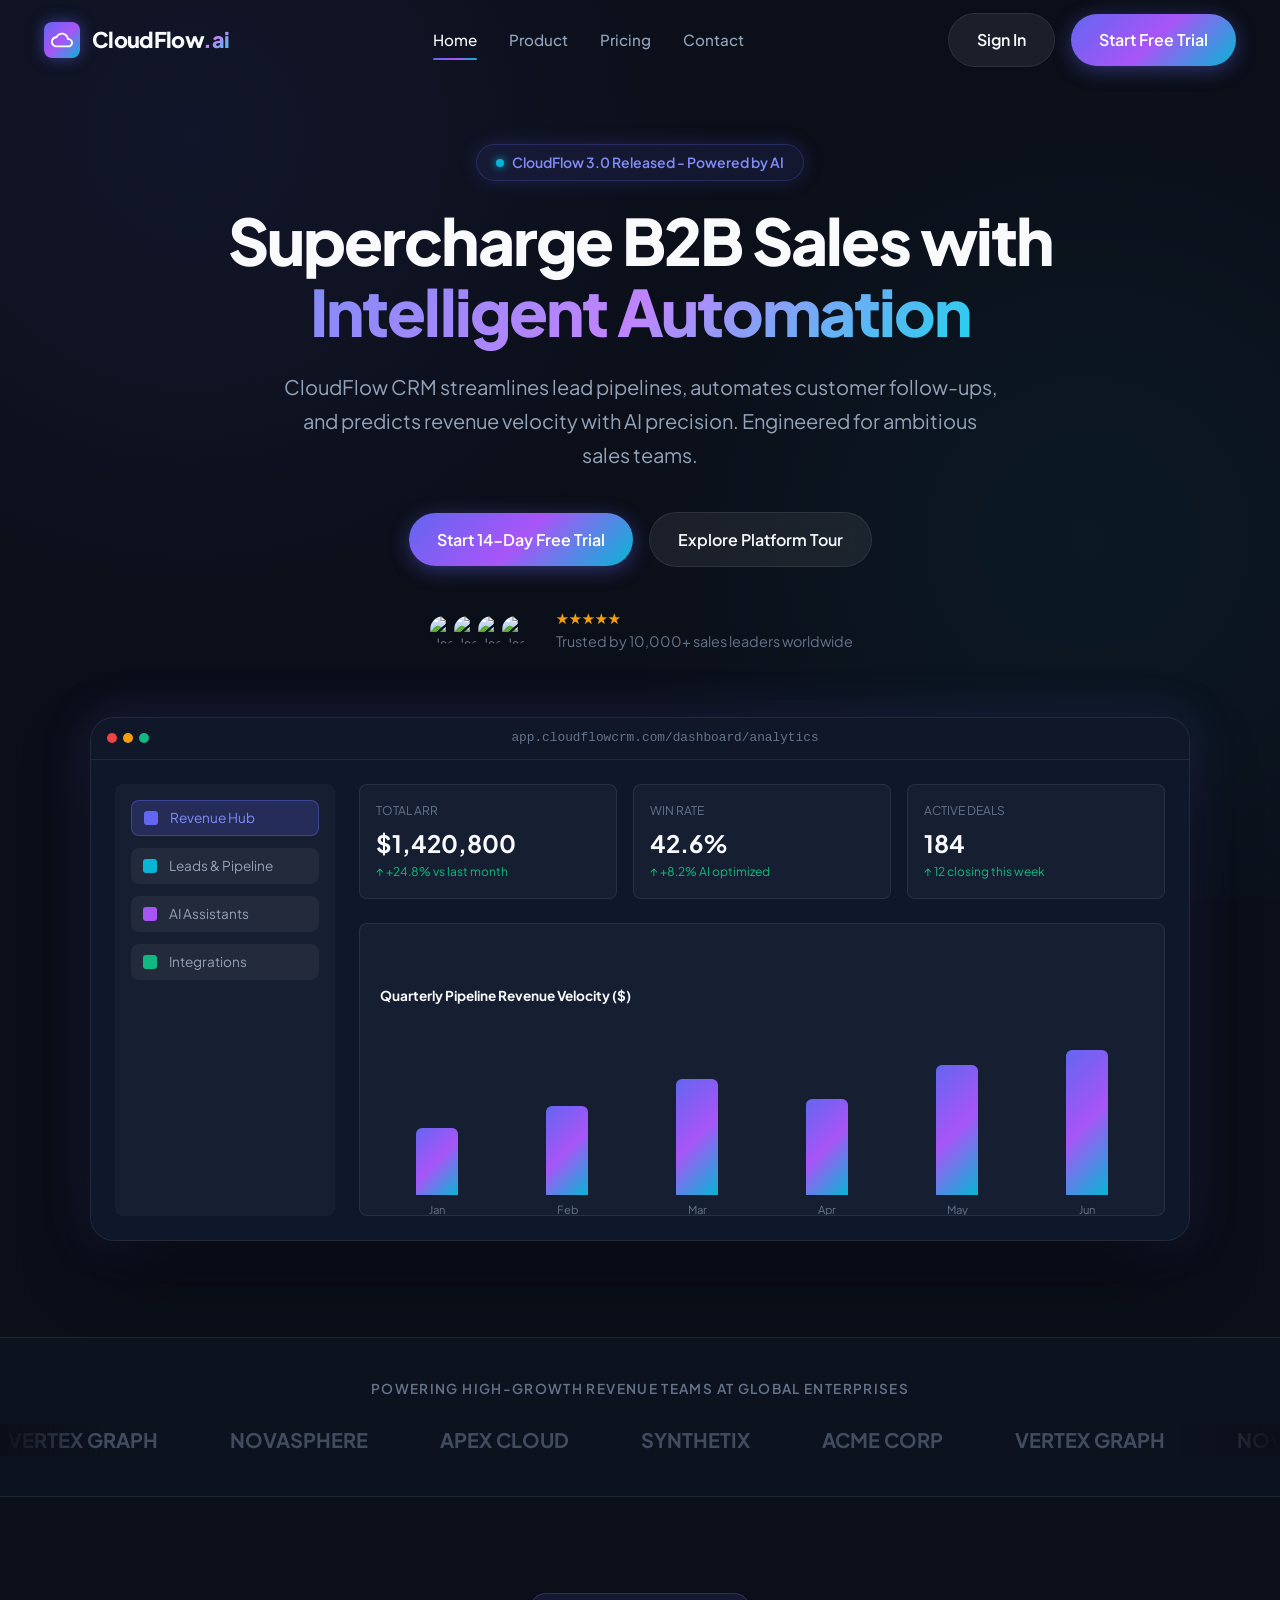
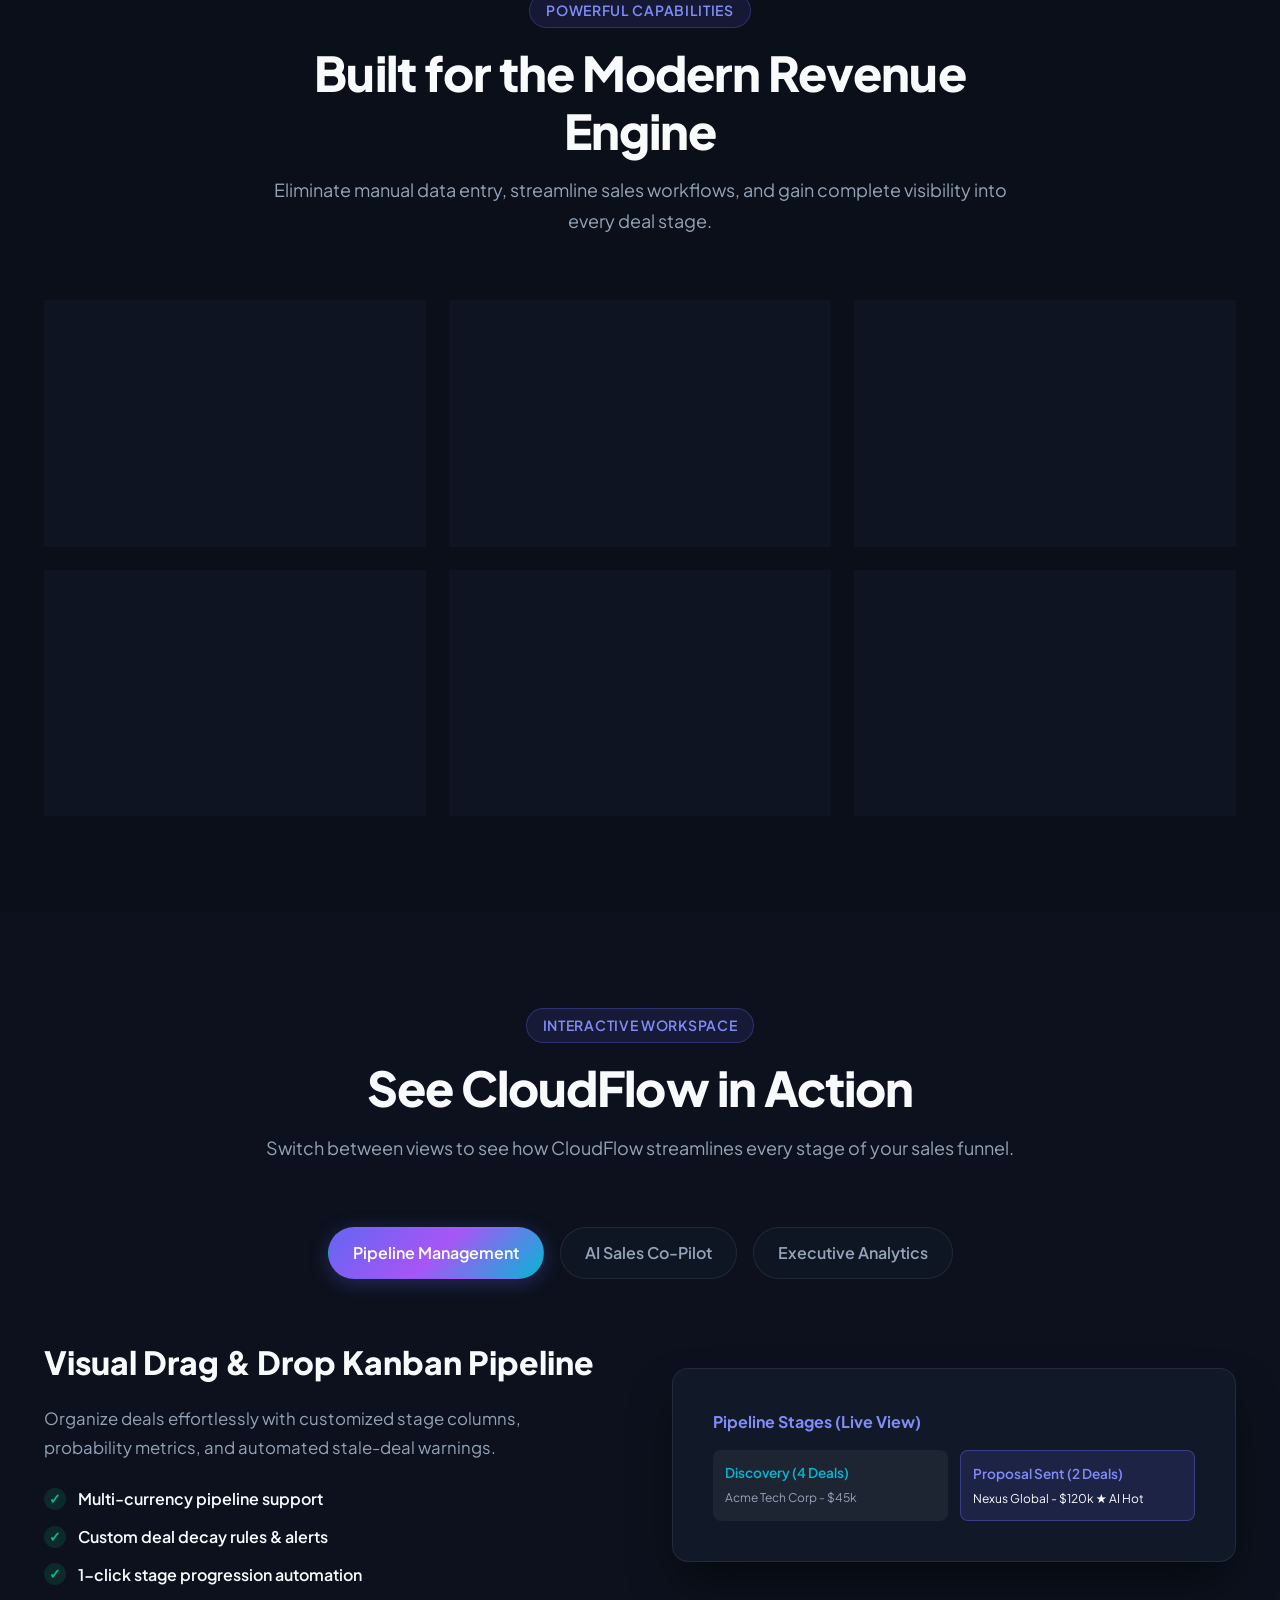
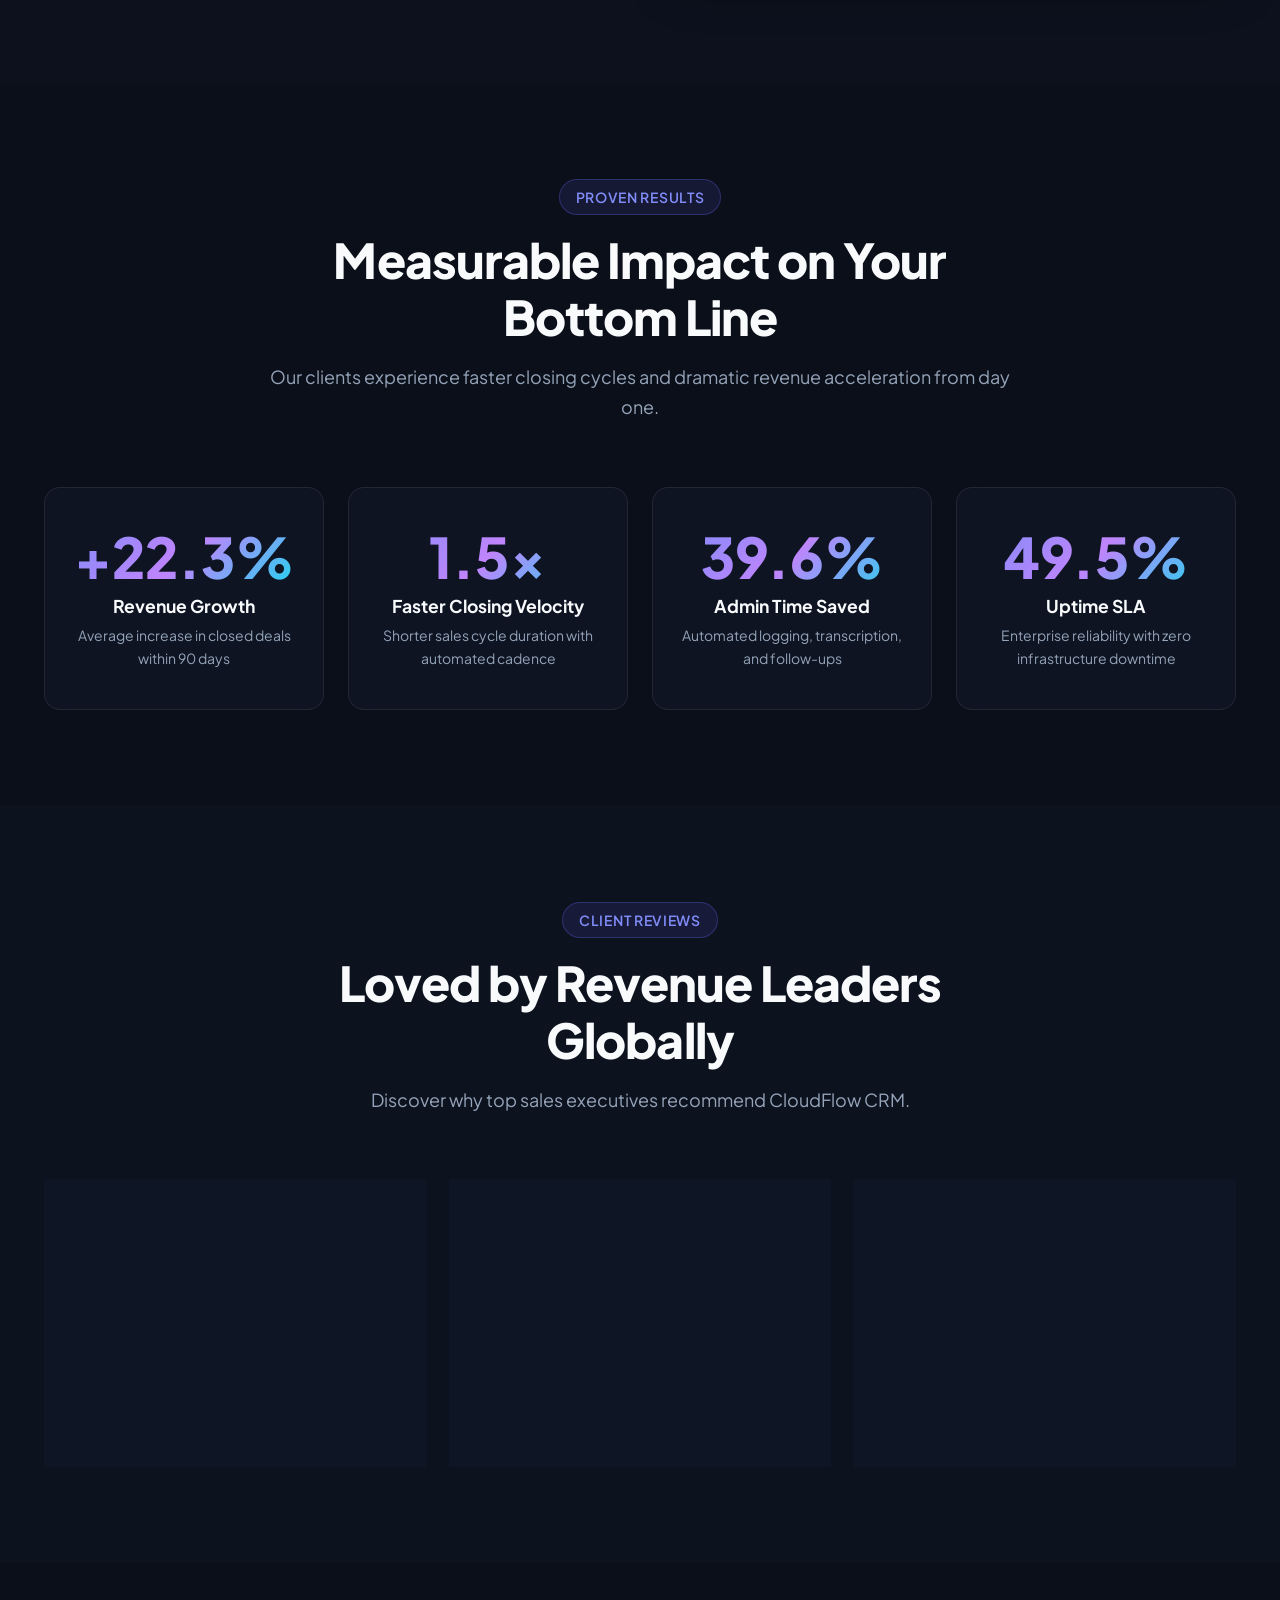
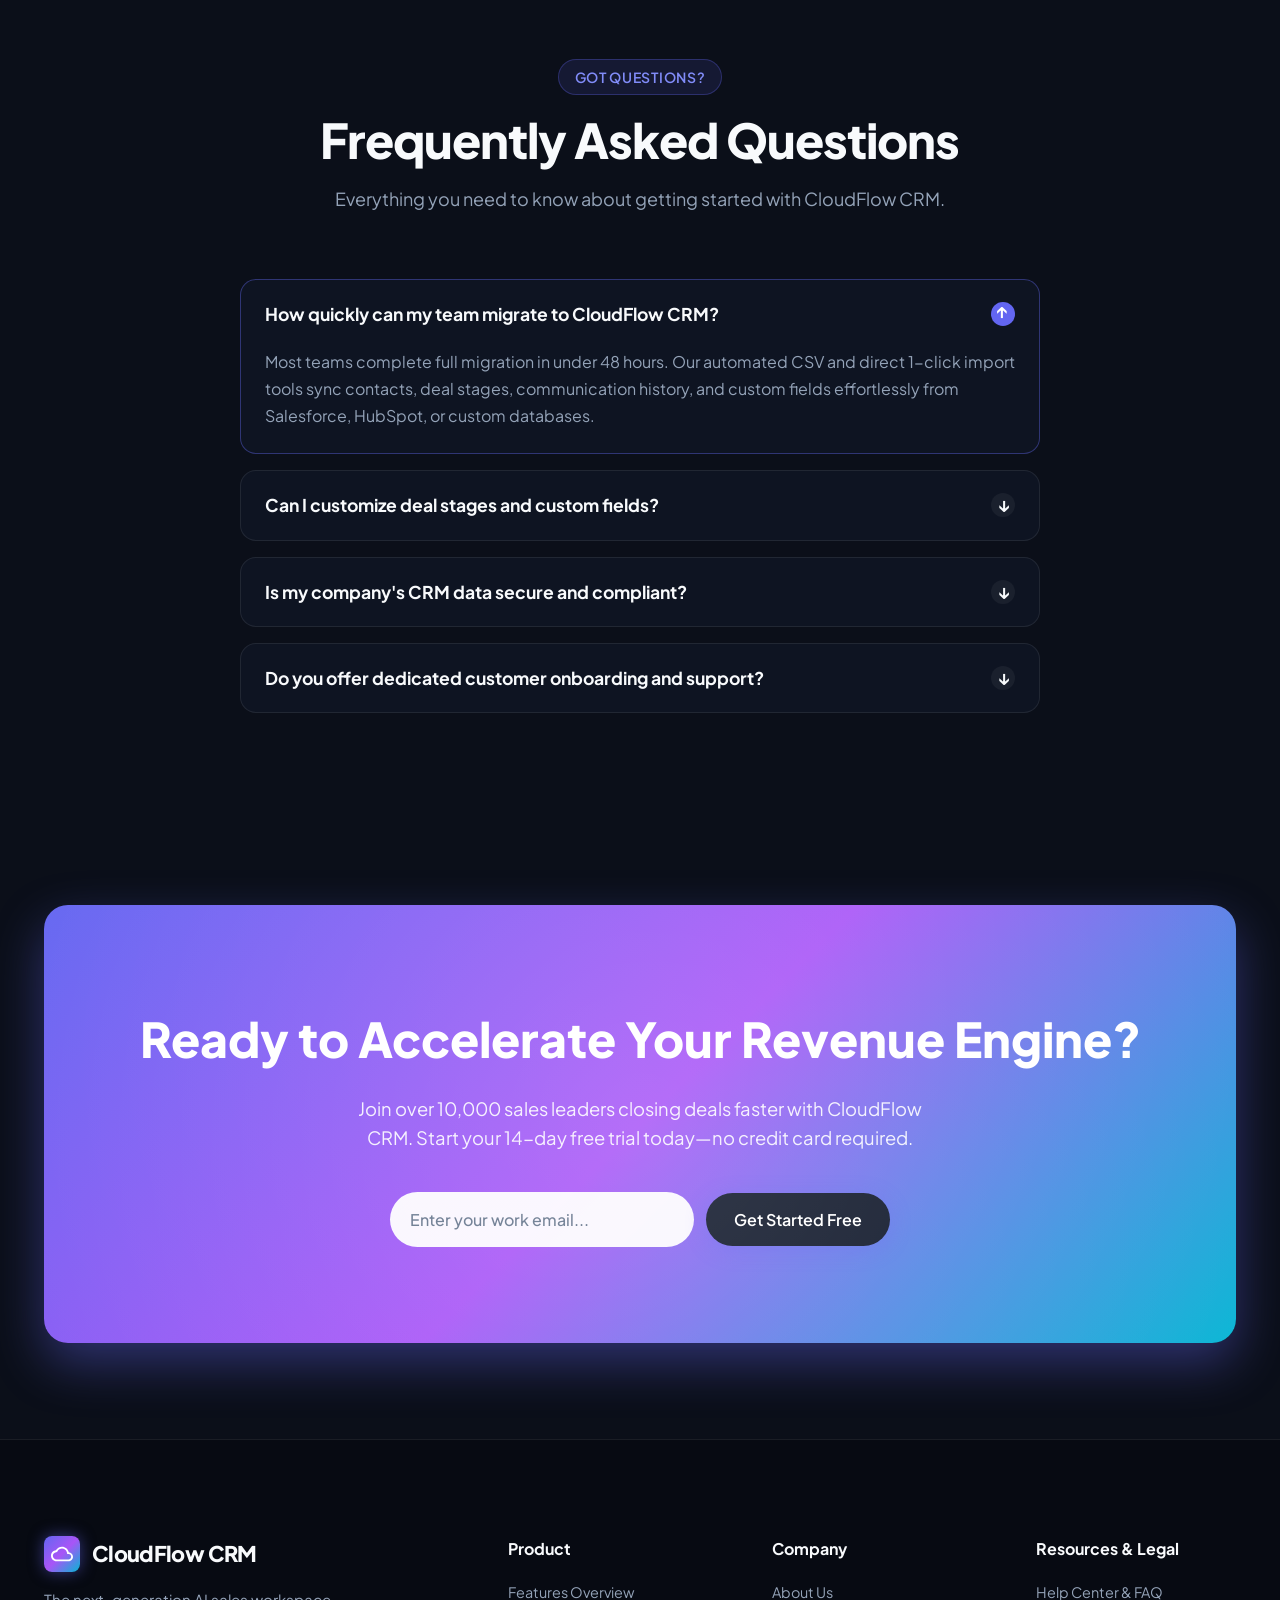
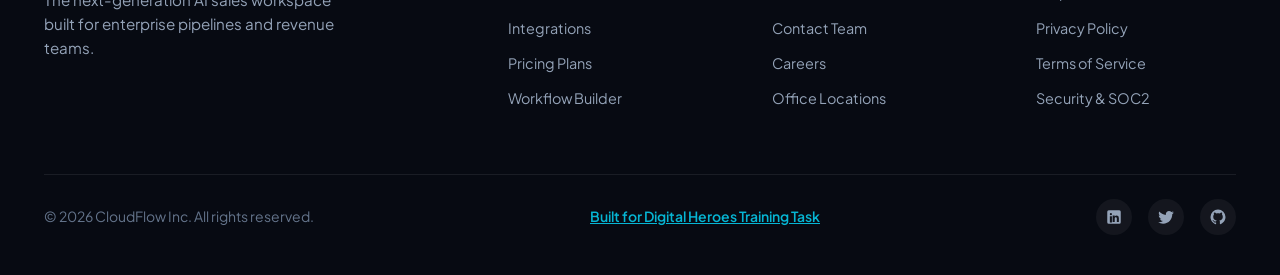
==== cloudflow/index.html @ aba89653 "feat(frontend): initial release of CloudFlow CRM marketing site" ====
<!DOCTYPE html>
<html lang="en">
<head>
  <meta charset="UTF-8">
  <meta name="viewport" content="width=device-width, initial-scale=1.0">
  <meta name="description" content="CloudFlow CRM - The premier B2B CRM platform built for high-growth enterprise sales teams. Automate pipelines, predict revenue with AI, and close deals 3x faster.">
  <meta name="keywords" content="B2B CRM, Sales Automation, Revenue Intelligence, Pipeline Management, SaaS CRM">
  <meta name="author" content="CloudFlow CRM">
  <meta name="robots" content="index, follow">
  <link rel="canonical" href="https://cloudflowcrm.com/index.html">

  <!-- Open Graph / Facebook -->
  <meta property="og:type" content="website">
  <meta property="og:url" content="https://cloudflowcrm.com/index.html">
  <meta property="og:title" content="CloudFlow CRM - AI-Powered B2B Sales Platform">
  <meta property="og:description" content="Supercharge your sales team with intelligent pipeline automation, real-time analytics, and seamless integrations.">
  <meta property="og:image" content="https://cloudflowcrm.com/images/og-image.png">
  <meta property="og:site_name" content="CloudFlow CRM">

  <!-- Twitter Card -->
  <meta name="twitter:card" content="summary_large_image">
  <meta name="twitter:url" content="https://cloudflowcrm.com/index.html">
  <meta name="twitter:title" content="CloudFlow CRM - AI-Powered B2B Sales Platform">
  <meta name="twitter:description" content="Supercharge your sales team with intelligent pipeline automation, real-time analytics, and seamless integrations.">
  <meta name="twitter:image" content="https://cloudflowcrm.com/images/og-image.png">

  <!-- Favicon -->
  <link rel="icon" type="image/svg+xml" href="favicon.svg">

  <title>CloudFlow CRM | Next-Gen AI-Powered B2B Sales & Revenue Platform</title>

  <!-- Google Fonts Preconnect -->
  <link rel="preconnect" href="https://fonts.googleapis.com">
  <link rel="preconnect" href="https://fonts.gstatic.com" crossorigin>
  <link href="https://fonts.googleapis.com/css2?family=Plus+Jakarta+Sans:wght@400;500;600;700;800&display=swap" rel="stylesheet">

  <!-- Stylesheets -->
  <link rel="stylesheet" href="css/style.css">
  <link rel="stylesheet" href="css/responsive.css">

  <!-- JSON-LD Structured Data Schema -->
  <script type="application/ld+json">
  {
    "@context": "https://schema.org",
    "@graph": [
      {
        "@type": "Organization",
        "@id": "https://cloudflowcrm.com/#organization",
        "name": "CloudFlow CRM",
        "url": "https://cloudflowcrm.com",
        "logo": "https://cloudflowcrm.com/favicon.svg",
        "sameAs": [
          "https://twitter.com/cloudflowcrm",
          "https://linkedin.com/company/cloudflowcrm",
          "https://github.com/cloudflowcrm"
        ]
      },
      {
        "@type": "SoftwareApplication",
        "name": "CloudFlow CRM",
        "operatingSystem": "Web, iOS, Android, Windows, macOS",
        "applicationCategory": "BusinessApplication",
        "offers": {
          "@type": "Offer",
          "price": "29.00",
          "priceCurrency": "USD"
        },
        "aggregateRating": {
          "@type": "AggregateRating",
          "ratingValue": "4.9",
          "ratingCount": "1280"
        }
      },
      {
        "@type": "FAQPage",
        "mainEntity": [
          {
            "@type": "Question",
            "name": "How quickly can my team migrate to CloudFlow CRM?",
            "acceptedAnswer": {
              "@type": "Answer",
              "text": "Most teams complete full migration in under 48 hours. Our automated CSV and direct 1-click import tools sync contacts, deals, and history effortlessly."
            }
          },
          {
            "@type": "Question",
            "name": "Does CloudFlow support custom API integrations?",
            "acceptedAnswer": {
              "@type": "Answer",
              "text": "Yes, CloudFlow offers a complete RESTful API and Webhooks infrastructure for custom enterprise integrations."
            }
          }
        ]
      }
    ]
  }
  </script>
</head>
<body>

  <!-- Navigation Header -->
  <header class="header" role="banner">
    <div class="container nav-container">
      <a href="index.html" class="logo" aria-label="CloudFlow CRM Homepage">
        <div class="logo-icon">
          <svg viewBox="0 0 24 24"><path d="M19.35 10.04C18.67 6.59 15.64 4 12 4 9.11 4 6.6 5.64 5.35 8.04 2.34 8.36 0 10.91 0 14c0 3.31 2.69 6 6 6h13c2.76 0 5-2.24 5-5 0-2.64-2.05-4.78-4.65-4.96zM19 18H6c-2.21 0-4-1.79-4-4 0-2.05 1.53-3.76 3.56-3.97l1.07-.11.5-.95C8.08 7.14 9.94 6 12 6c2.62 0 4.88 1.86 5.39 4.43l.3 1.5 1.53.11c1.56.1 2.78 1.41 2.78 2.96 0 1.65-1.35 3-3 3z"/></svg>
        </div>
        <span>CloudFlow<span class="text-gradient-accent">.ai</span></span>
      </a>

      <nav class="nav-links" role="navigation" aria-label="Main Navigation">
        <a href="index.html" class="nav-link active">Home</a>
        <a href="product.html" class="nav-link">Product</a>
        <a href="pricing.html" class="nav-link">Pricing</a>
        <a href="contact.html" class="nav-link">Contact</a>
      </nav>

      <div class="nav-actions">
        <a href="pricing.html" class="btn btn-secondary">Sign In</a>
        <a href="contact.html" class="btn btn-primary">Start Free Trial</a>
      </div>

      <button class="hamburger-btn" aria-label="Toggle mobile menu" aria-expanded="false" aria-controls="mobile-nav">
        <span></span>
        <span></span>
        <span></span>
      </button>
    </div>
  </header>

  <!-- Mobile Drawer Navigation -->
  <div class="mobile-nav" id="mobile-nav" aria-hidden="true" role="navigation">
    <div>
      <a href="index.html" class="logo">
        <div class="logo-icon">
          <svg viewBox="0 0 24 24"><path d="M19.35 10.04C18.67 6.59 15.64 4 12 4 9.11 4 6.6 5.64 5.35 8.04 2.34 8.36 0 10.91 0 14c0 3.31 2.69 6 6 6h13c2.76 0 5-2.24 5-5 0-2.64-2.05-4.78-4.65-4.96zM19 18H6c-2.21 0-4-1.79-4-4 0-2.05 1.53-3.76 3.56-3.97l1.07-.11.5-.95C8.08 7.14 9.94 6 12 6c2.62 0 4.88 1.86 5.39 4.43l.3 1.5 1.53.11c1.56.1 2.78 1.41 2.78 2.96 0 1.65-1.35 3-3 3z"/></svg>
        </div>
        <span>CloudFlow</span>
      </a>

      <div class="mobile-nav-links">
        <a href="index.html" class="mobile-nav-link active">Home</a>
        <a href="product.html" class="mobile-nav-link">Product</a>
        <a href="pricing.html" class="mobile-nav-link">Pricing</a>
        <a href="contact.html" class="mobile-nav-link">Contact</a>
      </div>
    </div>

    <div class="mobile-nav-actions">
      <a href="pricing.html" class="btn btn-secondary" style="width: 100%;">Sign In</a>
      <a href="contact.html" class="btn btn-primary" style="width: 100%;">Start Free Trial</a>
    </div>
  </div>
  <div class="nav-overlay" aria-hidden="true"></div>

  <main id="main-content">
    <!-- Hero Section -->
    <section class="hero">
      <div class="hero-glow"></div>
      <div class="container">
        <div class="hero-content">
          <div class="hero-badge">
            <span class="pulse-dot"></span>
            <span>CloudFlow 3.0 Released - Powered by AI</span>
          </div>

          <h1 class="hero-title">
            Supercharge B2B Sales with <span class="text-gradient-accent">Intelligent Automation</span>
          </h1>

          <p class="hero-description">
            CloudFlow CRM streamlines lead pipelines, automates customer follow-ups, and predicts revenue velocity with AI precision. Engineered for ambitious sales teams.
          </p>

          <div class="hero-ctas">
            <a href="pricing.html" class="btn btn-primary">Start 14-Day Free Trial</a>
            <a href="product.html" class="btn btn-secondary">Explore Platform Tour</a>
          </div>

          <div class="hero-social-proof">
            <div class="avatar-group">
              <img src="https://images.unsplash.com/photo-1534528741775-53994a69daeb?auto=format&fit=crop&w=100&q=80" alt="User Avatar">
              <img src="https://images.unsplash.com/photo-1507003211169-0a1dd7228f2d?auto=format&fit=crop&w=100&q=80" alt="User Avatar">
              <img src="https://images.unsplash.com/photo-1494790108377-be9c29b29330?auto=format&fit=crop&w=100&q=80" alt="User Avatar">
              <img src="https://images.unsplash.com/photo-1500648767791-00dcc994a43e?auto=format&fit=crop&w=100&q=80" alt="User Avatar">
            </div>
            <div>
              <div class="rating-stars">★★★★★</div>
              <span>Trusted by 10,000+ sales leaders worldwide</span>
            </div>
          </div>
        </div>

        <!-- Dashboard Mockup Window -->
        <div class="hero-mockup-wrapper">
          <div class="dashboard-window">
            <div class="window-header">
              <div class="window-dots">
                <span class="dot dot-red"></span>
                <span class="dot dot-yellow"></span>
                <span class="dot dot-green"></span>
              </div>
              <div class="window-title">app.cloudflowcrm.com/dashboard/analytics</div>
            </div>

            <div class="dashboard-preview">
              <aside class="sidebar-mock">
                <div class="side-item active">
                  <div class="side-item-icon"></div>
                  <span>Revenue Hub</span>
                </div>
                <div class="side-item">
                  <div class="side-item-icon" style="background: var(--secondary);"></div>
                  <span>Leads & Pipeline</span>
                </div>
                <div class="side-item">
                  <div class="side-item-icon" style="background: var(--accent-purple);"></div>
                  <span>AI Assistants</span>
                </div>
                <div class="side-item">
                  <div class="side-item-icon" style="background: var(--success);"></div>
                  <span>Integrations</span>
                </div>
              </aside>

              <div class="main-mock">
                <div class="metrics-row">
                  <div class="metric-mini-card">
                    <div class="metric-mini-title">Total Arr</div>
                    <div class="metric-mini-val">$1,420,800</div>
                    <div class="metric-mini-change">↑ +24.8% vs last month</div>
                  </div>
                  <div class="metric-mini-card">
                    <div class="metric-mini-title">Win Rate</div>
                    <div class="metric-mini-val">42.6%</div>
                    <div class="metric-mini-change">↑ +8.2% AI optimized</div>
                  </div>
                  <div class="metric-mini-card">
                    <div class="metric-mini-title">Active Deals</div>
                    <div class="metric-mini-val">184</div>
                    <div class="metric-mini-change">↑ 12 closing this week</div>
                  </div>
                </div>

                <div class="chart-mock">
                  <div style="font-size: 0.85rem; font-weight: 700; color: var(--text-main); margin-bottom: 0.5rem;">
                    Quarterly Pipeline Revenue Velocity ($)
                  </div>
                  <div class="chart-bars">
                    <div class="bar" style="height: 45%;" data-label="Jan"></div>
                    <div class="bar" style="height: 60%;" data-label="Feb"></div>
                    <div class="bar" style="height: 78%;" data-label="Mar"></div>
                    <div class="bar" style="height: 65%;" data-label="Apr"></div>
                    <div class="bar" style="height: 88%;" data-label="May"></div>
                    <div class="bar" style="height: 98%;" data-label="Jun"></div>
                  </div>
                </div>
              </div>
            </div>
          </div>
        </div>
      </div>
    </section>

    <!-- Trusted By Marquee Section -->
    <section class="trusted-by">
      <div class="container">
        <div class="trusted-label">POWERING HIGH-GROWTH REVENUE TEAMS AT GLOBAL ENTERPRISES</div>
      </div>
      <div class="marquee-container">
        <div class="marquee-track">
          <div class="company-logo"><svg viewBox="0 0 24 24"><path d="M12 2L2 7l10 5 10-5-10-5zM2 17l10 5 10-5M2 12l10 5 10-5"/></svg> VERTEX GRAPH</div>
          <div class="company-logo"><svg viewBox="0 0 24 24"><path d="M12 2C6.48 2 2 6.48 2 12s4.48 10 10 10 10-4.48 10-10S17.52 2 12 2zm-1 14H9V8h2v8zm4 0h-2V8h2v8z"/></svg> NOVASPHERE</div>
          <div class="company-logo"><svg viewBox="0 0 24 24"><path d="M12 2L1 21h22L12 2zm0 3.99L19.53 19H4.47L12 5.99z"/></svg> APEX CLOUD</div>
          <div class="company-logo"><svg viewBox="0 0 24 24"><circle cx="12" cy="12" r="10"/><path d="M12 6v12M6 12h12" stroke="#fff" stroke-width="2"/></svg> SYNTHETIX</div>
          <div class="company-logo"><svg viewBox="0 0 24 24"><rect x="3" y="3" width="18" height="18" rx="4"/></svg> ACME CORP</div>
          <div class="company-logo"><svg viewBox="0 0 24 24"><path d="M12 2L2 7l10 5 10-5-10-5zM2 17l10 5 10-5M2 12l10 5 10-5"/></svg> VERTEX GRAPH</div>
          <div class="company-logo"><svg viewBox="0 0 24 24"><path d="M12 2C6.48 2 2 6.48 2 12s4.48 10 10 10 10-4.48 10-10S17.52 2 12 2zm-1 14H9V8h2v8zm4 0h-2V8h2v8z"/></svg> NOVASPHERE</div>
        </div>
      </div>
    </section>

    <!-- Key Features Section -->
    <section class="features-section">
      <div class="container">
        <div class="section-header">
          <div class="section-tag">Powerful Capabilities</div>
          <h2 class="section-title">Built for the Modern Revenue Engine</h2>
          <p class="section-subtitle">Eliminate manual data entry, streamline sales workflows, and gain complete visibility into every deal stage.</p>
        </div>

        <div class="features-grid">
          <div class="glass-card">
            <div class="feature-icon-wrapper">
              <svg viewBox="0 0 24 24"><path d="M22 12h-4l-3 9L9 3l-3 9H2"/></svg>
            </div>
            <h3 class="feature-title">AI Pipeline Forecasting</h3>
            <p class="feature-desc">Machine learning models accurately predict quarter closing revenue and pinpoint deals at risk before they stall.</p>
          </div>

          <div class="glass-card">
            <div class="feature-icon-wrapper">
              <svg viewBox="0 0 24 24"><path d="M13 2L3 14h9l-1 8 10-12h-9l1-8z"/></svg>
            </div>
            <h3 class="feature-title">Workflow Automation</h3>
            <p class="feature-desc">Trigger instant email sequences, task assignments, and Slack notifications automatically upon deal stage shifts.</p>
          </div>

          <div class="glass-card">
            <div class="feature-icon-wrapper">
              <svg viewBox="0 0 24 24"><path d="M21 15a2 2 0 0 1-2 2H7l-4 4V5a2 2 0 0 1 2-2h14a2 2 0 0 1 2 2z"/></svg>
            </div>
            <h3 class="feature-title">Unified Omnichannel Inbox</h3>
            <p class="feature-desc">Consolidate emails, calls, LinkedIn touchpoints, and meeting transcripts into one seamless timeline.</p>
          </div>

          <div class="glass-card">
            <div class="feature-icon-wrapper">
              <svg viewBox="0 0 24 24"><circle cx="12" cy="12" r="10"/><path d="M12 6v6l4 2"/></svg>
            </div>
            <h3 class="feature-title">Real-Time Deal Insights</h3>
            <p class="feature-desc">Track prospect engagement, document views, and email open metrics in real time with instant alerts.</p>
          </div>

          <div class="glass-card">
            <div class="feature-icon-wrapper">
              <svg viewBox="0 0 24 24"><rect x="3" y="11" width="18" height="11" rx="2" ry="2"/><path d="M7 11V7a5 5 0 0 1 10 0v4"/></svg>
            </div>
            <h3 class="feature-title">Enterprise-Grade Security</h3>
            <p class="feature-desc">SOC2 Type II certified, GDPR compliant, with role-based access control and end-to-end data encryption.</p>
          </div>

          <div class="glass-card">
            <div class="feature-icon-wrapper">
              <svg viewBox="0 0 24 24"><polygon points="12 2 2 7 12 12 22 7 12 2"/><polyline points="2 17 12 22 22 17"/><polyline points="2 12 12 17 22 12"/></svg>
            </div>
            <h3 class="feature-title">Custom API & Webhooks</h3>
            <p class="feature-desc">Extend your CRM capabilities with developer-friendly REST APIs, Webhooks, and 100+ native integrations.</p>
          </div>
        </div>
      </div>
    </section>

    <!-- Product Interactive Preview Section (Tabs) -->
    <section class="interactive-preview">
      <div class="container">
        <div class="section-header">
          <div class="section-tag">Interactive Workspace</div>
          <h2 class="section-title">See CloudFlow in Action</h2>
          <p class="section-subtitle">Switch between views to see how CloudFlow streamlines every stage of your sales funnel.</p>
        </div>

        <div class="tabs-header" role="tablist">
          <button class="tab-btn active" data-tab="tab-pipeline" role="tab" aria-selected="true" id="tab-btn-pipeline">Pipeline Management</button>
          <button class="tab-btn" data-tab="tab-ai" role="tab" aria-selected="false" id="tab-btn-ai">AI Sales Co-Pilot</button>
          <button class="tab-btn" data-tab="tab-analytics" role="tab" aria-selected="false" id="tab-btn-analytics">Executive Analytics</button>
        </div>

        <!-- Tab 1: Pipeline -->
        <div class="tab-content active" id="tab-pipeline" role="tabpanel" aria-labelledby="tab-btn-pipeline">
          <div class="tab-text">
            <h3>Visual Drag & Drop Kanban Pipeline</h3>
            <p>Organize deals effortlessly with customized stage columns, probability metrics, and automated stale-deal warnings.</p>
            <div class="tab-checklist">
              <div class="tab-checklist-item"><span class="check-icon">✓</span> Multi-currency pipeline support</div>
              <div class="tab-checklist-item"><span class="check-icon">✓</span> Custom deal decay rules & alerts</div>
              <div class="tab-checklist-item"><span class="check-icon">✓</span> 1-click stage progression automation</div>
            </div>
          </div>
          <div class="tab-visual-card">
            <div style="font-weight: 700; margin-bottom: 1rem; color: var(--primary-light);">Pipeline Stages (Live View)</div>
            <div style="display: grid; grid-template-columns: 1fr 1fr; gap: 0.75rem;">
              <div style="background: rgba(255,255,255,0.05); padding: 0.75rem; border-radius: 8px;">
                <div style="font-weight: 600; font-size: 0.85rem; color: var(--secondary);">Discovery (4 Deals)</div>
                <div style="font-size: 0.75rem; color: var(--text-muted); margin-top: 4px;">Acme Tech Corp - $45k</div>
              </div>
              <div style="background: rgba(99,102,241,0.15); padding: 0.75rem; border-radius: 8px; border: 1px solid var(--border-highlight);">
                <div style="font-weight: 600; font-size: 0.85rem; color: var(--primary-light);">Proposal Sent (2 Deals)</div>
                <div style="font-size: 0.75rem; color: var(--text-main); margin-top: 4px;">Nexus Global - $120k ★ AI Hot</div>
              </div>
            </div>
          </div>
        </div>

        <!-- Tab 2: AI Co-Pilot -->
        <div class="tab-content" id="tab-ai" role="tabpanel" aria-labelledby="tab-btn-ai">
          <div class="tab-text">
            <h3>Hyper-Personalized AI Email Sequences</h3>
            <p>Generate high-converting follow-up emails, call summaries, and objection handlers trained on your winning sales plays.</p>
            <div class="tab-checklist">
              <div class="tab-checklist-item"><span class="check-icon">✓</span> Real-time buyer sentiment analysis</div>
              <div class="tab-checklist-item"><span class="check-icon">✓</span> Automated call transcription & recap</div>
              <div class="tab-checklist-item"><span class="check-icon">✓</span> Smart best-time-to-send recommendations</div>
            </div>
          </div>
          <div class="tab-visual-card">
            <div style="font-weight: 700; margin-bottom: 0.5rem; color: var(--accent-purple);">🤖 CloudFlow AI Assistant</div>
            <div style="background: rgba(15,23,42,0.9); padding: 1rem; border-radius: 8px; font-size: 0.85rem; border: 1px solid var(--border-subtle); color: var(--text-muted);">
              "Hi Alex, based on Nexus Global's last email regarding SOC2 compliance, I've drafted a response with our security packet attached."
            </div>
          </div>
        </div>

        <!-- Tab 3: Analytics -->
        <div class="tab-content" id="tab-analytics" role="tabpanel" aria-labelledby="tab-btn-analytics">
          <div class="tab-text">
            <h3>Real-Time Revenue Attribution Dashboard</h3>
            <p>Get instant clarity into campaign ROI, team velocity, conversion rates, and quota attainment.</p>
            <div class="tab-checklist">
              <div class="tab-checklist-item"><span class="check-icon">✓</span> Customizable executive KPI cards</div>
              <div class="tab-checklist-item"><span class="check-icon">✓</span> Exportable PDF & CSV reports</div>
              <div class="tab-checklist-item"><span class="check-icon">✓</span> Automated weekly executive digest</div>
            </div>
          </div>
          <div class="tab-visual-card">
            <div style="font-weight: 700; margin-bottom: 0.5rem; color: var(--success);">📈 Monthly Growth Index</div>
            <div style="font-size: 2rem; font-weight: 800; color: var(--text-main);">+142% MoM</div>
            <div style="color: var(--text-muted); font-size: 0.85rem;">Average revenue growth reported by enterprise teams after adopting CloudFlow.</div>
          </div>
        </div>
      </div>
    </section>

    <!-- Key Benefits & Counter Stats Section -->
    <section class="benefits-section">
      <div class="container">
        <div class="section-header">
          <div class="section-tag">Proven Results</div>
          <h2 class="section-title">Measurable Impact on Your Bottom Line</h2>
          <p class="section-subtitle">Our clients experience faster closing cycles and dramatic revenue acceleration from day one.</p>
        </div>

        <div class="metrics-grid">
          <div class="glass-card metric-card">
            <div class="metric-number" data-target="45" data-prefix="+" data-suffix="%">+45%</div>
            <div class="metric-label">Revenue Growth</div>
            <div class="metric-sub">Average increase in closed deals within 90 days</div>
          </div>

          <div class="glass-card metric-card">
            <div class="metric-number" data-target="3" data-prefix="" data-suffix="x">3x</div>
            <div class="metric-label">Faster Closing Velocity</div>
            <div class="metric-sub">Shorter sales cycle duration with automated cadence</div>
          </div>

          <div class="glass-card metric-card">
            <div class="metric-number" data-target="80" data-prefix="" data-suffix="%">80%</div>
            <div class="metric-label">Admin Time Saved</div>
            <div class="metric-sub">Automated logging, transcription, and follow-ups</div>
          </div>

          <div class="glass-card metric-card">
            <div class="metric-number" data-target="99.9" data-prefix="" data-suffix="%">99.9%</div>
            <div class="metric-label">Uptime SLA</div>
            <div class="metric-sub">Enterprise reliability with zero infrastructure downtime</div>
          </div>
        </div>
      </div>
    </section>

    <!-- Testimonials Section -->
    <section class="testimonials-section">
      <div class="container">
        <div class="section-header">
          <div class="section-tag">Client Reviews</div>
          <h2 class="section-title">Loved by Revenue Leaders Globally</h2>
          <p class="section-subtitle">Discover why top sales executives recommend CloudFlow CRM.</p>
        </div>

        <div class="testimonials-grid">
          <div class="glass-card testimonial-card">
            <div class="rating-stars" style="margin-bottom: 0.75rem;">★★★★★</div>
            <p class="testimonial-quote">
              "CloudFlow transformed our sales operation completely. The AI pipeline forecasting is so accurate it changed how we present revenue projections to our board."
            </p>
            <div class="testimonial-author">
              <img src="https://images.unsplash.com/photo-1534528741775-53994a69daeb?auto=format&fit=crop&w=120&q=80" alt="Sarah Jenkins" class="author-avatar">
              <div class="author-info">
                <h4>Sarah Jenkins</h4>
                <p>VP of Sales, Vertex Graph</p>
              </div>
            </div>
          </div>

          <div class="glass-card testimonial-card">
            <div class="rating-stars" style="margin-bottom: 0.75rem;">★★★★★</div>
            <p class="testimonial-quote">
              "The setup was seamless. We imported 50,000 lead records and had our 40-person sales team up and running in less than two days. Phenomenal UX."
            </p>
            <div class="testimonial-author">
              <img src="https://images.unsplash.com/photo-1507003211169-0a1dd7228f2d?auto=format&fit=crop&w=120&q=80" alt="Marcus Vance" class="author-avatar">
              <div class="author-info">
                <h4>Marcus Vance</h4>
                <p>Chief Revenue Officer, Novasphere</p>
              </div>
            </div>
          </div>

          <div class="glass-card testimonial-card">
            <div class="rating-stars" style="margin-bottom: 0.75rem;">★★★★★</div>
            <p class="testimonial-quote">
              "Our reps used to spend 2 hours a day logging data manually. CloudFlow automated all of it. Our win rates jumped 30% in our first quarter."
            </p>
            <div class="testimonial-author">
              <img src="https://images.unsplash.com/photo-1494790108377-be9c29b29330?auto=format&fit=crop&w=120&q=80" alt="Elena Rostova" class="author-avatar">
              <div class="author-info">
                <h4>Elena Rostova</h4>
                <p>Head of Sales Ops, Apex Cloud</p>
              </div>
            </div>
          </div>
        </div>
      </div>
    </section>

    <!-- FAQ Accordion Section -->
    <section class="faq-section">
      <div class="container">
        <div class="section-header">
          <div class="section-tag">Got Questions?</div>
          <h2 class="section-title">Frequently Asked Questions</h2>
          <p class="section-subtitle">Everything you need to know about getting started with CloudFlow CRM.</p>
        </div>

        <div class="faq-list">
          <div class="faq-item active">
            <button class="faq-question" aria-expanded="true">
              <span>How quickly can my team migrate to CloudFlow CRM?</span>
              <span class="faq-toggle-icon">↓</span>
            </button>
            <div class="faq-answer">
              <p>Most teams complete full migration in under 48 hours. Our automated CSV and direct 1-click import tools sync contacts, deal stages, communication history, and custom fields effortlessly from Salesforce, HubSpot, or custom databases.</p>
            </div>
          </div>

          <div class="faq-item">
            <button class="faq-question" aria-expanded="false">
              <span>Can I customize deal stages and custom fields?</span>
              <span class="faq-toggle-icon">↓</span>
            </button>
            <div class="faq-answer">
              <p>Absolutly. CloudFlow offers infinite flexibility. You can build custom pipelines for different product lines, define tailored deal stages, add custom fields, and set automated validation rules for your sales reps.</p>
            </div>
          </div>

          <div class="faq-item">
            <button class="faq-question" aria-expanded="false">
              <span>Is my company's CRM data secure and compliant?</span>
              <span class="faq-toggle-icon">↓</span>
            </button>
            <div class="faq-answer">
              <p>Security is our top priority. CloudFlow is SOC2 Type II certified, GDPR compliant, and HIPAA compliant. All data is encrypted at rest (AES-256) and in transit (TLS 1.3) with 99.9% guaranteed uptime SLA.</p>
            </div>
          </div>

          <div class="faq-item">
            <button class="faq-question" aria-expanded="false">
              <span>Do you offer dedicated customer onboarding and support?</span>
              <span class="faq-toggle-icon">↓</span>
            </button>
            <div class="faq-answer">
              <p>Yes! Every plan includes 24/7 priority live chat and email support. Professional and Enterprise customers receive a dedicated Customer Success Manager and customized team onboarding sessions.</p>
            </div>
          </div>
        </div>
      </div>
    </section>

    <!-- High Impact CTA Banner -->
    <section class="cta-section">
      <div class="container">
        <div class="cta-box">
          <h2 class="cta-title">Ready to Accelerate Your Revenue Engine?</h2>
          <p class="cta-desc">Join over 10,000 sales leaders closing deals faster with CloudFlow CRM. Start your 14-day free trial today—no credit card required.</p>
          <form class="cta-form" action="contact.html">
            <input type="email" class="cta-input" placeholder="Enter your work email..." required aria-label="Work Email Address">
            <button type="submit" class="btn btn-primary" style="background: #0f172a; color: #ffffff;">Get Started Free</button>
          </form>
        </div>
      </div>
    </section>
  </main>

  <!-- Dark Professional Footer -->
  <footer class="footer" role="contentinfo">
    <div class="container">
      <div class="footer-grid">
        <div class="footer-brand">
          <a href="index.html" class="logo">
            <div class="logo-icon">
              <svg viewBox="0 0 24 24"><path d="M19.35 10.04C18.67 6.59 15.64 4 12 4 9.11 4 6.6 5.64 5.35 8.04 2.34 8.36 0 10.91 0 14c0 3.31 2.69 6 6 6h13c2.76 0 5-2.24 5-5 0-2.64-2.05-4.78-4.65-4.96zM19 18H6c-2.21 0-4-1.79-4-4 0-2.05 1.53-3.76 3.56-3.97l1.07-.11.5-.95C8.08 7.14 9.94 6 12 6c2.62 0 4.88 1.86 5.39 4.43l.3 1.5 1.53.11c1.56.1 2.78 1.41 2.78 2.96 0 1.65-1.35 3-3 3z"/></svg>
            </div>
            <span>CloudFlow CRM</span>
          </a>
          <p>The next-generation AI sales workspace built for enterprise pipelines and revenue teams.</p>
        </div>

        <div class="footer-col">
          <h4>Product</h4>
          <div class="footer-links">
            <a href="product.html">Features Overview</a>
            <a href="product.html#integrations">Integrations</a>
            <a href="pricing.html">Pricing Plans</a>
            <a href="product.html#workflow">Workflow Builder</a>
          </div>
        </div>

        <div class="footer-col">
          <h4>Company</h4>
          <div class="footer-links">
            <a href="contact.html">About Us</a>
            <a href="contact.html">Contact Team</a>
            <a href="contact.html">Careers</a>
            <a href="contact.html">Office Locations</a>
          </div>
        </div>

        <div class="footer-col">
          <h4>Resources & Legal</h4>
          <div class="footer-links">
            <a href="index.html#faq">Help Center & FAQ</a>
            <a href="contact.html">Privacy Policy</a>
            <a href="contact.html">Terms of Service</a>
            <a href="contact.html">Security & SOC2</a>
          </div>
        </div>
      </div>

      <div class="footer-bottom">
        <div>&copy; 2026 CloudFlow Inc. All rights reserved.</div>

        <div class="mandatory-credit">
          <a href="https://digitalheroesco.com" target="_blank" rel="noopener noreferrer">Built for Digital Heroes Training Task</a>
        </div>

        <div class="social-links">
          <a href="https://linkedin.com" class="social-icon" aria-label="LinkedIn"><svg width="18" height="18" fill="currentColor" viewBox="0 0 24 24"><path d="M19 3a2 2 0 0 1 2 2v14a2 2 0 0 1-2 2H5a2 2 0 0 1-2-2V5a2 2 0 0 1 2-2h14m-.5 15.5v-5.3a3.26 3.26 0 0 0-3.26-3.26c-.85 0-1.84.52-2.28 1.3v-1.11h-2.79v8.37h2.79v-4.93c0-.77.62-1.4 1.39-1.4a1.4 1.4 0 0 1 1.4 1.4v4.93h2.75M6.46 10.9v8.37H9.25V10.9H6.46M7.86 6.75a1.45 1.45 0 1 0 0 2.9 1.45 1.45 0 0 0 0-2.9z"/></svg></a>
          <a href="https://twitter.com" class="social-icon" aria-label="Twitter"><svg width="18" height="18" fill="currentColor" viewBox="0 0 24 24"><path d="M22.46 6c-.77.35-1.6.58-2.46.69.88-.53 1.56-1.37 1.88-2.38-.83.5-1.75.85-2.72 1.05C18.37 4.5 17.26 4 16 4c-2.35 0-4.27 1.92-4.27 4.29 0 .34.04.67.11.98C8.28 9.09 5.11 7.38 3 4.79c-.37.63-.58 1.37-.58 2.15 0 1.49.75 2.81 1.91 3.56-.71 0-1.37-.2-1.95-.5v.05c0 2.08 1.48 3.82 3.44 4.21a4.22 4.22 0 0 1-1.93.07 4.28 4.28 0 0 0 4 2.98 8.58 8.58 0 0 1-5.33 1.84c-.34 0-.68-.02-1.02-.06C3.44 20.29 5.7 21 8.12 21 16 21 20.33 14.46 20.33 8.79c0-.19 0-.37-.01-.56.84-.6 1.56-1.36 2.14-2.23z"/></svg></a>
          <a href="https://github.com" class="social-icon" aria-label="GitHub"><svg width="18" height="18" fill="currentColor" viewBox="0 0 24 24"><path d="M12 2A10 10 0 0 0 2 12c0 4.42 2.87 8.17 6.84 9.5.5.08.66-.23.66-.5v-1.69c-2.77.6-3.36-1.34-3.36-1.34-.46-1.16-1.11-1.47-1.11-1.47-.91-.62.07-.6.07-.6 1 .07 1.53 1.03 1.53 1.03.87 1.52 2.34 1.07 2.91.83.1-.65.35-1.09.63-1.34-2.22-.25-4.55-1.11-4.55-4.92 0-1.11.38-2 1.03-2.71-.1-.25-.45-1.29.1-2.64 0 0 .84-.27 2.75 1.02.79-.22 1.65-.33 2.5-.33.85 0 1.71.11 2.5.33 1.91-1.29 2.75-1.02 2.75-1.02.55 1.35.2 2.39.1 2.64.65.71 1.03 1.6 1.03 2.71 0 3.82-2.34 4.66-4.57 4.91.36.31.69.92.69 1.85V21c0 .27.16.59.67.5C19.14 20.16 22 16.42 22 12A10 10 0 0 0 12 2z"/></svg></a>
        </div>
      </div>
    </div>
  </footer>

  <!-- Back to Top Button -->
  <button class="back-to-top" aria-label="Back to top">↑</button>

  <!-- Script -->
  <script src="js/script.js"></script>
</body>
</html>
---- cloudflow/css/style.css ----
/* ==========================================================================
   CloudFlow CRM - Modern B2B SaaS Design System
   Architecture: Vanilla CSS3 with CSS Variables & Glassmorphism
   Author: Senior Frontend Engineer & UX Designer
   ========================================================================== */

/* --------------------------------------------------------------------------
   1. Design Tokens & Root Variables
   -------------------------------------------------------------------------- */
:root {
  /* Color Palette - Premium Dark Theme */
  --bg-dark: #0b0f19;
  --bg-dark-elevated: #111827;
  --bg-card: rgba(17, 24, 39, 0.7);
  --bg-card-hover: rgba(31, 41, 55, 0.8);
  --bg-glass: rgba(255, 255, 255, 0.03);
  --bg-glass-strong: rgba(255, 255, 255, 0.07);
  
  /* Brand Accent Colors */
  --primary: #6366f1;         /* Indigo */
  --primary-hover: #4f46e5;
  --primary-light: #818cf8;
  --secondary: #06b6d4;       /* Cyan */
  --secondary-hover: #0891b2;
  --accent-purple: #a855f7;    /* Purple */
  --accent-pink: #ec4899;
  --success: #10b981;
  --warning: #f59e0b;

  /* Gradient Palettes */
  --grad-primary: linear-gradient(135deg, #6366f1 0%, #a855f7 50%, #06b6d4 100%);
  --grad-text: linear-gradient(135deg, #ffffff 30%, #94a3b8 100%);
  --grad-text-accent: linear-gradient(135deg, #818cf8 0%, #c084fc 50%, #22d3ee 100%);
  --grad-card-border: linear-gradient(135deg, rgba(99, 102, 241, 0.3) 0%, rgba(168, 85, 247, 0.1) 50%, rgba(6, 182, 212, 0.3) 100%);
  --grad-glow: radial-gradient(circle at 50% 0%, rgba(99, 102, 241, 0.15), transparent 70%);

  /* Neutral Text Colors */
  --text-main: #f8fafc;
  --text-muted: #94a3b8;
  --text-subtle: #64748b;
  --border-subtle: rgba(255, 255, 255, 0.08);
  --border-highlight: rgba(99, 102, 241, 0.4);

  /* Typography */
  --font-family: 'Plus Jakarta Sans', -apple-system, BlinkMacSystemFont, 'Segoe UI', Roboto, Helvetica, Arial, sans-serif;
  --font-mono: 'Fira Code', monospace;

  /* Spacing System */
  --space-xs: 0.5rem;   /* 8px */
  --space-sm: 1rem;     /* 16px */
  --space-md: 1.5rem;   /* 24px */
  --space-lg: 2.5rem;   /* 40px */
  --space-xl: 4rem;     /* 64px */
  --space-2xl: 6rem;    /* 96px */

  /* Layout & Container */
  --container-max: 1240px;
  --header-height: 80px;
  --radius-sm: 8px;
  --radius-md: 16px;
  --radius-lg: 24px;
  --radius-full: 9999px;

  /* Effects & Shadows */
  --shadow-sm: 0 4px 6px -1px rgba(0, 0, 0, 0.3);
  --shadow-md: 0 10px 15px -3px rgba(0, 0, 0, 0.4), 0 4px 6px -2px rgba(0, 0, 0, 0.2);
  --shadow-lg: 0 25px 50px -12px rgba(0, 0, 0, 0.6);
  --shadow-glow: 0 0 40px rgba(99, 102, 241, 0.3);

  /* Transitions */
  --transition-fast: 0.2s cubic-bezier(0.4, 0, 0.2, 1);
  --transition-normal: 0.3s cubic-bezier(0.4, 0, 0.2, 1);
  --transition-smooth: 0.5s cubic-bezier(0.16, 1, 0.3, 1);
}

/* --------------------------------------------------------------------------
   2. Reset & Core Base Styles
   -------------------------------------------------------------------------- */
*, *::before, *::after {
  box-sizing: border-box;
  margin: 0;
  padding: 0;
}

html {
  font-family: var(--font-family);
  font-size: 16px;
  scroll-behavior: smooth;
  background-color: var(--bg-dark);
  color: var(--text-main);
  -webkit-font-smoothing: antialiased;
  -moz-osx-font-smoothing: grayscale;
  overflow-x: hidden;
}

body {
  line-height: 1.6;
  min-height: 100vh;
  display: flex;
  flex-direction: column;
  background: var(--bg-dark);
  background-image: 
    radial-gradient(circle at 15% 15%, rgba(99, 102, 241, 0.08) 0%, transparent 40%),
    radial-gradient(circle at 85% 60%, rgba(6, 182, 212, 0.06) 0%, transparent 40%);
  background-attachment: fixed;
}

img, svg, picture {
  max-width: 100%;
  display: block;
}

a {
  color: inherit;
  text-decoration: none;
  transition: color var(--transition-fast);
}

button, input, select, textarea {
  font: inherit;
  color: inherit;
  background: none;
  border: none;
  outline: none;
}

button {
  cursor: pointer;
}

ul, ol {
  list-style: none;
}

/* Focus styles for Accessibility */
:focus-visible {
  outline: 2px solid var(--secondary);
  outline-offset: 4px;
  border-radius: 4px;
}

/* --------------------------------------------------------------------------
   3. Typography & Utility Classes
   -------------------------------------------------------------------------- */
.container {
  width: 100%;
  max-width: var(--container-max);
  margin-left: auto;
  margin-right: auto;
  padding-left: var(--space-md);
  padding-right: var(--space-md);
}

.text-gradient {
  background: var(--grad-text);
  -webkit-background-clip: text;
  -webkit-text-fill-color: transparent;
}

.text-gradient-accent {
  background: var(--grad-text-accent);
  -webkit-background-clip: text;
  -webkit-text-fill-color: transparent;
}

.section-header {
  text-align: center;
  max-width: 760px;
  margin: 0 auto var(--space-xl) auto;
}

.section-tag {
  display: inline-flex;
  align-items: center;
  gap: 0.5rem;
  padding: 0.35rem 1rem;
  border-radius: var(--radius-full);
  background: rgba(99, 102, 241, 0.12);
  border: 1px solid rgba(99, 102, 241, 0.3);
  color: var(--primary-light);
  font-size: 0.875rem;
  font-weight: 600;
  letter-spacing: 0.05em;
  text-transform: uppercase;
  margin-bottom: var(--space-sm);
}

.section-title {
  font-size: clamp(2rem, 4vw, 3rem);
  font-weight: 800;
  line-height: 1.2;
  letter-spacing: -0.02em;
  margin-bottom: var(--space-sm);
}

.section-subtitle {
  font-size: 1.125rem;
  color: var(--text-muted);
  line-height: 1.7;
}

/* Glass Card Component */
.glass-card {
  background: var(--bg-card);
  backdrop-filter: blur(16px);
  -webkit-backdrop-filter: blur(16px);
  border: 1px solid var(--border-subtle);
  border-radius: var(--radius-md);
  padding: var(--space-md);
  transition: transform var(--transition-normal), border-color var(--transition-normal), box-shadow var(--transition-normal);
  position: relative;
  overflow: hidden;
}

.glass-card:hover {
  transform: translateY(-4px);
  border-color: var(--border-highlight);
  box-shadow: 0 20px 40px -15px rgba(0, 0, 0, 0.5), 0 0 25px rgba(99, 102, 241, 0.15);
}

/* Glowing accent corner */
.glass-card::before {
  content: '';
  position: absolute;
  top: 0;
  left: 0;
  width: 100%;
  height: 2px;
  background: var(--grad-primary);
  opacity: 0;
  transition: opacity var(--transition-normal);
}

.glass-card:hover::before {
  opacity: 1;
}

/* Button UI Components */
.btn {
  display: inline-flex;
  align-items: center;
  justify-content: center;
  gap: 0.75rem;
  padding: 0.85rem 1.75rem;
  font-size: 1rem;
  font-weight: 600;
  border-radius: var(--radius-full);
  transition: all var(--transition-normal);
  white-space: nowrap;
}

.btn-primary {
  background: var(--grad-primary);
  color: #ffffff;
  box-shadow: 0 4px 20px rgba(99, 102, 241, 0.4);
}

.btn-primary:hover {
  transform: translateY(-2px);
  box-shadow: 0 8px 30px rgba(99, 102, 241, 0.6);
  filter: brightness(1.1);
}

.btn-secondary {
  background: var(--bg-glass-strong);
  color: var(--text-main);
  border: 1px solid var(--border-subtle);
  backdrop-filter: blur(10px);
}

.btn-secondary:hover {
  background: rgba(255, 255, 255, 0.12);
  border-color: rgba(255, 255, 255, 0.2);
  transform: translateY(-2px);
}

.btn-outline {
  background: transparent;
  color: var(--text-main);
  border: 1px solid var(--border-highlight);
}

.btn-outline:hover {
  background: rgba(99, 102, 241, 0.1);
  border-color: var(--primary-light);
}

/* --------------------------------------------------------------------------
   4. Header & Navigation Bar
   -------------------------------------------------------------------------- */
.header {
  position: fixed;
  top: 0;
  left: 0;
  width: 100%;
  height: var(--header-height);
  z-index: 1000;
  transition: all var(--transition-normal);
}

.header.scrolled {
  background: rgba(11, 15, 25, 0.85);
  backdrop-filter: blur(20px);
  -webkit-backdrop-filter: blur(20px);
  border-bottom: 1px solid var(--border-subtle);
  box-shadow: var(--shadow-sm);
  height: 70px;
}

.nav-container {
  display: flex;
  align-items: center;
  justify-content: space-between;
  height: 100%;
}

.logo {
  display: flex;
  align-items: center;
  gap: 0.75rem;
  font-size: 1.35rem;
  font-weight: 800;
  letter-spacing: -0.03em;
  color: var(--text-main);
}

.logo-icon {
  width: 36px;
  height: 36px;
  border-radius: var(--radius-sm);
  background: var(--grad-primary);
  display: flex;
  align-items: center;
  justify-content: center;
  box-shadow: 0 0 15px rgba(99, 102, 241, 0.5);
}

.logo-icon svg {
  width: 22px;
  height: 22px;
  fill: #ffffff;
}

.nav-links {
  display: flex;
  align-items: center;
  gap: 2rem;
}

.nav-link {
  font-size: 0.95rem;
  font-weight: 500;
  color: var(--text-muted);
  position: relative;
  padding: 0.5rem 0;
}

.nav-link:hover, .nav-link.active {
  color: var(--text-main);
}

.nav-link::after {
  content: '';
  position: absolute;
  bottom: 0;
  left: 0;
  width: 0;
  height: 2px;
  background: var(--grad-primary);
  transition: width var(--transition-normal);
  border-radius: 2px;
}

.nav-link:hover::after, .nav-link.active::after {
  width: 100%;
}

.nav-actions {
  display: flex;
  align-items: center;
  gap: 1rem;
}

.hamburger-btn {
  display: none;
  flex-direction: column;
  justify-content: space-around;
  width: 32px;
  height: 32px;
  background: transparent;
  border: none;
  cursor: pointer;
  z-index: 1100;
}

.hamburger-btn span {
  width: 100%;
  height: 2px;
  background-color: var(--text-main);
  border-radius: 2px;
  transition: all var(--transition-fast);
}

/* Mobile Nav Drawer */
.mobile-nav {
  position: fixed;
  top: 0;
  right: -100%;
  width: 80%;
  max-width: 380px;
  height: 100vh;
  background: rgba(17, 24, 39, 0.98);
  backdrop-filter: blur(25px);
  -webkit-backdrop-filter: blur(25px);
  border-left: 1px solid var(--border-subtle);
  z-index: 1050;
  padding: var(--space-xl) var(--space-lg);
  display: flex;
  flex-direction: column;
  justify-content: space-between;
  transition: right var(--transition-smooth);
  box-shadow: var(--shadow-lg);
}

.mobile-nav.open {
  right: 0;
}

.mobile-nav-links {
  display: flex;
  flex-direction: column;
  gap: 1.5rem;
  margin-top: 2rem;
}

.mobile-nav-link {
  font-size: 1.25rem;
  font-weight: 600;
  color: var(--text-muted);
}

.mobile-nav-link.active, .mobile-nav-link:hover {
  color: var(--primary-light);
}

.mobile-nav-actions {
  display: flex;
  flex-direction: column;
  gap: 1rem;
}

.nav-overlay {
  position: fixed;
  top: 0;
  left: 0;
  width: 100vw;
  height: 100vh;
  background: rgba(0, 0, 0, 0.7);
  backdrop-filter: blur(4px);
  z-index: 1040;
  opacity: 0;
  pointer-events: none;
  transition: opacity var(--transition-normal);
}

.nav-overlay.active {
  opacity: 1;
  pointer-events: auto;
}

/* Hamburger active animation */
.hamburger-btn.active span:nth-child(1) {
  transform: translateY(10px) rotate(45deg);
}

.hamburger-btn.active span:nth-child(2) {
  opacity: 0;
}

.hamburger-btn.active span:nth-child(3) {
  transform: translateY(-10px) rotate(-45deg);
}

/* --------------------------------------------------------------------------
   5. Hero Section
   -------------------------------------------------------------------------- */
.hero {
  padding-top: calc(var(--header-height) + var(--space-xl));
  padding-bottom: var(--space-2xl);
  position: relative;
  overflow: hidden;
}

.hero-glow {
  position: absolute;
  top: 10%;
  left: 50%;
  transform: translateX(-50%);
  width: 800px;
  height: 450px;
  background: var(--grad-glow);
  filter: blur(80px);
  pointer-events: none;
  z-index: -1;
}

.hero-content {
  text-align: center;
  max-width: 880px;
  margin: 0 auto var(--space-xl) auto;
}

.hero-badge {
  display: inline-flex;
  align-items: center;
  gap: 0.5rem;
  padding: 0.4rem 1.2rem;
  border-radius: var(--radius-full);
  background: rgba(99, 102, 241, 0.1);
  border: 1px solid rgba(99, 102, 241, 0.25);
  font-size: 0.875rem;
  font-weight: 600;
  color: var(--primary-light);
  margin-bottom: var(--space-md);
  box-shadow: 0 0 20px rgba(99, 102, 241, 0.2);
}

.hero-badge span.pulse-dot {
  width: 8px;
  height: 8px;
  border-radius: 50%;
  background-color: var(--secondary);
  box-shadow: 0 0 8px var(--secondary);
  animation: pulseDot 2s infinite;
}

@keyframes pulseDot {
  0% { transform: scale(0.95); box-shadow: 0 0 0 0 rgba(6, 182, 212, 0.7); }
  70% { transform: scale(1.1); box-shadow: 0 0 0 8px rgba(6, 182, 212, 0); }
  100% { transform: scale(0.95); box-shadow: 0 0 0 0 rgba(6, 182, 212, 0); }
}

.hero-title {
  font-size: clamp(2.5rem, 5vw, 4.25rem);
  font-weight: 800;
  line-height: 1.1;
  letter-spacing: -0.03em;
  margin-bottom: var(--space-md);
}

.hero-description {
  font-size: 1.25rem;
  color: var(--text-muted);
  line-height: 1.7;
  max-width: 720px;
  margin: 0 auto var(--space-lg) auto;
}

.hero-ctas {
  display: flex;
  align-items: center;
  justify-content: center;
  gap: 1rem;
  margin-bottom: var(--space-lg);
  flex-wrap: wrap;
}

.hero-social-proof {
  display: flex;
  align-items: center;
  justify-content: center;
  gap: 1.5rem;
  font-size: 0.9rem;
  color: var(--text-subtle);
}

.avatar-group {
  display: flex;
  align-items: center;
}

.avatar-group img {
  width: 32px;
  height: 32px;
  border-radius: 50%;
  border: 2px solid var(--bg-dark);
  margin-left: -8px;
}

.avatar-group img:first-child {
  margin-left: 0;
}

.rating-stars {
  color: #f59e0b;
  display: flex;
  gap: 2px;
}

/* Mock Dashboard Window */
.hero-mockup-wrapper {
  position: relative;
  max-width: 1100px;
  margin: 0 auto;
}

.dashboard-window {
  background: var(--bg-dark-elevated);
  border-radius: var(--radius-lg);
  border: 1px solid var(--border-subtle);
  box-shadow: 0 30px 80px -20px rgba(0, 0, 0, 0.8), 0 0 50px rgba(99, 102, 241, 0.2);
  overflow: hidden;
  position: relative;
}

.window-header {
  height: 42px;
  background: rgba(15, 23, 42, 0.8);
  border-bottom: 1px solid var(--border-subtle);
  display: flex;
  align-items: center;
  padding: 0 1rem;
  gap: 0.5rem;
}

.window-dots {
  display: flex;
  gap: 6px;
}

.dot {
  width: 10px;
  height: 10px;
  border-radius: 50%;
}
.dot-red { background: #ef4444; }
.dot-yellow { background: #f59e0b; }
.dot-green { background: #10b981; }

.window-title {
  font-size: 0.8rem;
  color: var(--text-subtle);
  margin-left: auto;
  margin-right: auto;
  font-family: var(--font-mono);
}

.dashboard-preview {
  position: relative;
  background: #0f172a;
  padding: var(--space-md);
  display: grid;
  grid-template-columns: 220px 1fr;
  gap: var(--space-md);
  min-height: 480px;
}

.sidebar-mock {
  background: rgba(30, 41, 59, 0.5);
  border-radius: var(--radius-sm);
  padding: 1rem;
  display: flex;
  flex-direction: column;
  gap: 0.75rem;
}

.side-item {
  height: 36px;
  border-radius: var(--radius-sm);
  background: rgba(255, 255, 255, 0.05);
  display: flex;
  align-items: center;
  padding: 0 0.75rem;
  gap: 0.75rem;
  font-size: 0.85rem;
  color: var(--text-muted);
}

.side-item.active {
  background: rgba(99, 102, 241, 0.2);
  color: var(--primary-light);
  border: 1px solid rgba(99, 102, 241, 0.4);
}

.side-item-icon {
  width: 14px;
  height: 14px;
  border-radius: 3px;
  background: var(--primary);
}

.main-mock {
  display: flex;
  flex-direction: column;
  gap: var(--space-md);
}

.metrics-row {
  display: grid;
  grid-template-columns: repeat(3, 1fr);
  gap: 1rem;
}

.metric-mini-card {
  background: rgba(30, 41, 59, 0.5);
  border: 1px solid var(--border-subtle);
  border-radius: var(--radius-sm);
  padding: 1rem;
}

.metric-mini-title {
  font-size: 0.75rem;
  color: var(--text-subtle);
  text-transform: uppercase;
  margin-bottom: 0.25rem;
}

.metric-mini-val {
  font-size: 1.5rem;
  font-weight: 700;
  color: var(--text-main);
}

.metric-mini-change {
  font-size: 0.75rem;
  color: var(--success);
  display: flex;
  align-items: center;
  gap: 0.25rem;
}

.chart-mock {
  background: rgba(30, 41, 59, 0.5);
  border: 1px solid var(--border-subtle);
  border-radius: var(--radius-sm);
  padding: 1.25rem;
  flex-grow: 1;
  display: flex;
  flex-direction: column;
  justify-content: flex-end;
  position: relative;
  overflow: hidden;
}

.chart-bars {
  display: flex;
  align-items: flex-end;
  justify-content: space-around;
  height: 180px;
  gap: 1rem;
  padding-top: 2rem;
}

.bar {
  width: 100%;
  max-width: 42px;
  background: var(--grad-primary);
  border-radius: 6px 6px 0 0;
  transition: height 1s ease;
  position: relative;
}

.bar::after {
  content: attr(data-label);
  position: absolute;
  bottom: -24px;
  left: 50%;
  transform: translateX(-50%);
  font-size: 0.7rem;
  color: var(--text-subtle);
}

/* --------------------------------------------------------------------------
   6. Trusted By Section (Marquee)
   -------------------------------------------------------------------------- */
.trusted-by {
  padding: var(--space-lg) 0;
  border-top: 1px solid var(--border-subtle);
  border-bottom: 1px solid var(--border-subtle);
  background: rgba(15, 23, 42, 0.4);
}

.trusted-label {
  text-align: center;
  font-size: 0.85rem;
  font-weight: 600;
  letter-spacing: 0.1em;
  text-transform: uppercase;
  color: var(--text-subtle);
  margin-bottom: var(--space-md);
}

.marquee-container {
  overflow: hidden;
  position: relative;
  white-space: nowrap;
  display: flex;
}

.marquee-container::before, .marquee-container::after {
  content: '';
  position: absolute;
  top: 0;
  width: 100px;
  height: 100%;
  z-index: 2;
  pointer-events: none;
}

.marquee-container::before {
  left: 0;
  background: linear-gradient(to right, var(--bg-dark), transparent);
}

.marquee-container::after {
  right: 0;
  background: linear-gradient(to left, var(--bg-dark), transparent);
}

.marquee-track {
  display: flex;
  align-items: center;
  gap: 4rem;
  animation: marquee 25s linear infinite;
}

@keyframes marquee {
  0% { transform: translateX(0); }
  100% { transform: translateX(-50%); }
}

.company-logo {
  display: flex;
  align-items: center;
  gap: 0.5rem;
  font-size: 1.25rem;
  font-weight: 700;
  color: var(--text-subtle);
  opacity: 0.6;
  transition: opacity var(--transition-fast);
}

.company-logo:hover {
  opacity: 1;
  color: var(--text-main);
}

.company-logo svg {
  width: 28px;
  height: 28px;
  fill: currentColor;
}

/* --------------------------------------------------------------------------
   7. Features Grid Section
   -------------------------------------------------------------------------- */
.features-section {
  padding: var(--space-2xl) 0;
  position: relative;
}

.features-grid {
  display: grid;
  grid-template-columns: repeat(auto-fit, minmax(340px, 1fr));
  gap: var(--space-md);
}

.feature-icon-wrapper {
  width: 52px;
  height: 52px;
  border-radius: var(--radius-sm);
  background: rgba(99, 102, 241, 0.12);
  border: 1px solid rgba(99, 102, 241, 0.25);
  display: flex;
  align-items: center;
  justify-content: center;
  margin-bottom: var(--space-md);
  color: var(--primary-light);
  transition: transform var(--transition-normal);
}

.glass-card:hover .feature-icon-wrapper {
  transform: scale(1.1) rotate(4deg);
  background: var(--grad-primary);
  color: #ffffff;
}

.feature-icon-wrapper svg {
  width: 26px;
  height: 26px;
  stroke: currentColor;
  stroke-width: 2;
  fill: none;
}

.feature-title {
  font-size: 1.35rem;
  font-weight: 700;
  margin-bottom: 0.75rem;
}

.feature-desc {
  color: var(--text-muted);
  font-size: 0.95rem;
  line-height: 1.6;
}

/* --------------------------------------------------------------------------
   8. Product Interactive Preview Section (Tabs)
   -------------------------------------------------------------------------- */
.interactive-preview {
  padding: var(--space-2xl) 0;
  background: rgba(15, 23, 42, 0.3);
}

.tabs-header {
  display: flex;
  justify-content: center;
  gap: 1rem;
  margin-bottom: var(--space-xl);
  flex-wrap: wrap;
}

.tab-btn {
  padding: 0.75rem 1.5rem;
  border-radius: var(--radius-full);
  background: var(--bg-card);
  border: 1px solid var(--border-subtle);
  color: var(--text-muted);
  font-weight: 600;
  transition: all var(--transition-normal);
}

.tab-btn:hover, .tab-btn.active {
  background: var(--grad-primary);
  color: #ffffff;
  border-color: transparent;
  box-shadow: 0 4px 20px rgba(99, 102, 241, 0.3);
}

.tab-content {
  display: none;
  animation: fadeIn 0.4s ease forwards;
}

.tab-content.active {
  display: grid;
  grid-template-columns: 1fr 1fr;
  gap: var(--space-xl);
  align-items: center;
}

@keyframes fadeIn {
  from { opacity: 0; transform: translateY(10px); }
  to { opacity: 1; transform: translateY(0); }
}

.tab-text {
  display: flex;
  flex-direction: column;
  gap: var(--space-md);
}

.tab-text h3 {
  font-size: 2rem;
  font-weight: 800;
  line-height: 1.2;
}

.tab-text p {
  color: var(--text-muted);
  font-size: 1.05rem;
  line-height: 1.7;
}

.tab-checklist {
  display: flex;
  flex-direction: column;
  gap: 0.75rem;
}

.tab-checklist-item {
  display: flex;
  align-items: center;
  gap: 0.75rem;
  font-weight: 600;
  color: var(--text-main);
}

.check-icon {
  width: 22px;
  height: 22px;
  border-radius: 50%;
  background: rgba(16, 185, 129, 0.15);
  color: var(--success);
  display: flex;
  align-items: center;
  justify-content: center;
  font-size: 0.85rem;
}

.tab-visual-card {
  background: var(--bg-dark-elevated);
  border: 1px solid var(--border-subtle);
  border-radius: var(--radius-md);
  padding: var(--space-lg);
  box-shadow: var(--shadow-lg);
}

/* --------------------------------------------------------------------------
   9. Benefits & Metrics Section
   -------------------------------------------------------------------------- */
.benefits-section {
  padding: var(--space-2xl) 0;
}

.metrics-grid {
  display: grid;
  grid-template-columns: repeat(auto-fit, minmax(240px, 1fr));
  gap: var(--space-md);
  margin-top: var(--space-xl);
}

.metric-card {
  text-align: center;
  padding: var(--space-lg) var(--space-md);
}

.metric-number {
  font-size: 3.5rem;
  font-weight: 800;
  line-height: 1;
  background: var(--grad-text-accent);
  -webkit-background-clip: text;
  -webkit-text-fill-color: transparent;
  margin-bottom: 0.5rem;
}

.metric-label {
  font-size: 1.1rem;
  font-weight: 700;
  margin-bottom: 0.25rem;
}

.metric-sub {
  font-size: 0.875rem;
  color: var(--text-muted);
}

/* --------------------------------------------------------------------------
   10. Testimonials & Social Proof
   -------------------------------------------------------------------------- */
.testimonials-section {
  padding: var(--space-2xl) 0;
  background: rgba(15, 23, 42, 0.4);
}

.testimonials-grid {
  display: grid;
  grid-template-columns: repeat(auto-fit, minmax(320px, 1fr));
  gap: var(--space-md);
}

.testimonial-card {
  display: flex;
  flex-direction: column;
  justify-content: space-between;
  height: 100%;
}

.testimonial-quote {
  font-size: 1rem;
  color: var(--text-main);
  line-height: 1.6;
  margin-bottom: var(--space-md);
  font-style: italic;
}

.testimonial-author {
  display: flex;
  align-items: center;
  gap: 1rem;
}

.author-avatar {
  width: 48px;
  height: 48px;
  border-radius: 50%;
  object-fit: cover;
  border: 2px solid var(--border-highlight);
}

.author-info h4 {
  font-size: 1rem;
  font-weight: 700;
}

.author-info p {
  font-size: 0.85rem;
  color: var(--text-muted);
}

/* --------------------------------------------------------------------------
   11. FAQ Accordion Section
   -------------------------------------------------------------------------- */
.faq-section {
  padding: var(--space-2xl) 0;
}

.faq-list {
  max-width: 800px;
  margin: 0 auto;
  display: flex;
  flex-direction: column;
  gap: var(--space-sm);
}

.faq-item {
  border-radius: var(--radius-md);
  background: var(--bg-card);
  border: 1px solid var(--border-subtle);
  overflow: hidden;
  transition: border-color var(--transition-normal);
}

.faq-item.active {
  border-color: var(--border-highlight);
}

.faq-question {
  width: 100%;
  padding: 1.25rem 1.5rem;
  display: flex;
  align-items: center;
  justify-content: space-between;
  font-size: 1.1rem;
  font-weight: 700;
  text-align: left;
  cursor: pointer;
  color: var(--text-main);
}

.faq-toggle-icon {
  width: 24px;
  height: 24px;
  border-radius: 50%;
  background: rgba(255, 255, 255, 0.05);
  display: flex;
  align-items: center;
  justify-content: center;
  transition: transform var(--transition-normal), background var(--transition-normal);
}

.faq-item.active .faq-toggle-icon {
  transform: rotate(180deg);
  background: var(--primary);
  color: #ffffff;
}

.faq-answer {
  max-height: 0;
  overflow: hidden;
  transition: max-height 0.35s cubic-bezier(0, 1, 0, 1), padding 0.35s ease;
  padding: 0 1.5rem;
  color: var(--text-muted);
  line-height: 1.7;
}

.faq-item.active .faq-answer {
  max-height: 300px;
  padding: 0 1.5rem 1.5rem 1.5rem;
}

/* --------------------------------------------------------------------------
   12. CTA Section
   -------------------------------------------------------------------------- */
.cta-section {
  padding: var(--space-2xl) 0;
}

.cta-box {
  background: var(--grad-primary);
  border-radius: var(--radius-lg);
  padding: var(--space-2xl) var(--space-lg);
  text-align: center;
  position: relative;
  overflow: hidden;
  box-shadow: 0 20px 50px rgba(99, 102, 241, 0.4);
}

.cta-box::before {
  content: '';
  position: absolute;
  top: -50%;
  left: -50%;
  width: 200%;
  height: 200%;
  background: radial-gradient(circle, rgba(255,255,255,0.15) 0%, transparent 60%);
  pointer-events: none;
}

.cta-title {
  font-size: clamp(2rem, 4vw, 3rem);
  font-weight: 800;
  color: #ffffff;
  margin-bottom: var(--space-sm);
}

.cta-desc {
  font-size: 1.15rem;
  color: rgba(255, 255, 255, 0.9);
  max-width: 600px;
  margin: 0 auto var(--space-lg) auto;
}

.cta-form {
  display: flex;
  align-items: center;
  justify-content: center;
  gap: 0.75rem;
  max-width: 500px;
  margin: 0 auto;
  flex-wrap: wrap;
}

.cta-input {
  flex-grow: 1;
  padding: 0.9rem 1.25rem;
  border-radius: var(--radius-full);
  background: rgba(255, 255, 255, 0.95);
  color: #0f172a;
  font-weight: 500;
  border: none;
}

.cta-input::placeholder {
  color: #64748b;
}

/* --------------------------------------------------------------------------
   13. Pricing Page Specific Styles
   -------------------------------------------------------------------------- */
.pricing-toggle-wrapper {
  display: flex;
  align-items: center;
  justify-content: center;
  gap: 1rem;
  margin-bottom: var(--space-xl);
}

.pricing-toggle-label {
  font-size: 1rem;
  font-weight: 600;
  color: var(--text-muted);
}

.pricing-toggle-label.active {
  color: var(--text-main);
}

.switch {
  position: relative;
  display: inline-block;
  width: 56px;
  height: 30px;
}

.switch input {
  opacity: 0;
  width: 0;
  height: 0;
}

.slider {
  position: absolute;
  cursor: pointer;
  top: 0;
  left: 0;
  right: 0;
  bottom: 0;
  background-color: var(--bg-dark-elevated);
  border: 1px solid var(--border-subtle);
  transition: .3s;
  border-radius: 34px;
}

.slider:before {
  position: absolute;
  content: "";
  height: 22px;
  width: 22px;
  left: 3px;
  bottom: 3px;
  background-color: var(--text-main);
  transition: .3s;
  border-radius: 50%;
}

input:checked + .slider {
  background: var(--primary);
}

input:checked + .slider:before {
  transform: translateX(26px);
}

.discount-badge {
  padding: 0.2rem 0.6rem;
  border-radius: var(--radius-full);
  background: rgba(16, 185, 129, 0.15);
  color: var(--success);
  font-size: 0.75rem;
  font-weight: 700;
}

.pricing-grid {
  display: grid;
  grid-template-columns: repeat(auto-fit, minmax(300px, 1fr));
  gap: var(--space-md);
  margin-bottom: var(--space-2xl);
}

.pricing-card {
  display: flex;
  flex-direction: column;
  justify-content: space-between;
  position: relative;
}

.pricing-card.popular {
  border-color: var(--primary);
  box-shadow: 0 0 35px rgba(99, 102, 241, 0.3);
}

.popular-badge {
  position: absolute;
  top: 1rem;
  right: 1rem;
  padding: 0.25rem 0.75rem;
  border-radius: var(--radius-full);
  background: var(--grad-primary);
  color: #ffffff;
  font-size: 0.75rem;
  font-weight: 700;
  text-transform: uppercase;
}

.plan-name {
  font-size: 1.5rem;
  font-weight: 700;
  margin-bottom: 0.5rem;
}

.plan-desc {
  color: var(--text-muted);
  font-size: 0.9rem;
  margin-bottom: 1.5rem;
}

.plan-price-wrapper {
  margin-bottom: 1.5rem;
  display: flex;
  align-items: baseline;
  gap: 0.3rem;
}

.plan-price {
  font-size: 3rem;
  font-weight: 800;
  color: var(--text-main);
}

.plan-period {
  color: var(--text-subtle);
  font-size: 0.9rem;
}

.plan-features {
  display: flex;
  flex-direction: column;
  gap: 0.85rem;
  margin-bottom: 2rem;
  flex-grow: 1;
}

.feature-check {
  display: flex;
  align-items: center;
  gap: 0.75rem;
  font-size: 0.95rem;
  color: var(--text-muted);
}

.feature-check.active {
  color: var(--text-main);
}

/* Feature Comparison Table */
.table-wrapper {
  overflow-x: auto;
  margin-top: var(--space-xl);
  border-radius: var(--radius-md);
  border: 1px solid var(--border-subtle);
  background: var(--bg-card);
}

.comparison-table {
  width: 100%;
  border-collapse: collapse;
  text-align: left;
}

.comparison-table th, .comparison-table td {
  padding: 1.25rem;
  border-bottom: 1px solid var(--border-subtle);
}

.comparison-table th {
  background: rgba(15, 23, 42, 0.8);
  font-size: 1.1rem;
  font-weight: 700;
}

.comparison-table tr:last-child td {
  border-bottom: none;
}

.comparison-table td:not(:first-child), .comparison-table th:not(:first-child) {
  text-align: center;
}

.check-mark {
  color: var(--success);
  font-weight: bold;
}

.dash-mark {
  color: var(--text-subtle);
}

/* --------------------------------------------------------------------------
   14. Contact Page Specific Styles
   -------------------------------------------------------------------------- */
.contact-grid {
  display: grid;
  grid-template-columns: 1fr 1.2fr;
  gap: var(--space-xl);
  align-items: start;
}

.contact-info-list {
  display: flex;
  flex-direction: column;
  gap: var(--space-md);
  margin-bottom: var(--space-lg);
}

.contact-info-card {
  display: flex;
  align-items: flex-start;
  gap: 1rem;
}

.info-icon {
  width: 44px;
  height: 44px;
  border-radius: var(--radius-sm);
  background: rgba(99, 102, 241, 0.15);
  color: var(--primary-light);
  display: flex;
  align-items: center;
  justify-content: center;
  flex-shrink: 0;
}

.info-details h4 {
  font-size: 1.1rem;
  font-weight: 700;
  margin-bottom: 0.25rem;
}

.info-details p {
  color: var(--text-muted);
  font-size: 0.95rem;
}

.contact-form {
  display: flex;
  flex-direction: column;
  gap: 1.25rem;
}

.form-group {
  display: flex;
  flex-direction: column;
  gap: 0.5rem;
}

.form-group label {
  font-size: 0.9rem;
  font-weight: 600;
  color: var(--text-main);
}

.form-input, .form-textarea, .form-select {
  width: 100%;
  padding: 0.85rem 1.1rem;
  border-radius: var(--radius-sm);
  background: rgba(15, 23, 42, 0.8);
  border: 1px solid var(--border-subtle);
  color: var(--text-main);
  transition: border-color var(--transition-fast), box-shadow var(--transition-fast);
}

.form-input:focus, .form-textarea:focus, .form-select:focus {
  border-color: var(--primary);
  box-shadow: 0 0 0 3px rgba(99, 102, 241, 0.25);
}

.form-textarea {
  min-height: 140px;
  resize: vertical;
}

.form-select option {
  background: #0f172a;
  color: var(--text-main);
}

.form-status {
  padding: 1rem;
  border-radius: var(--radius-sm);
  display: none;
  font-weight: 500;
}

.form-status.success {
  display: block;
  background: rgba(16, 185, 129, 0.15);
  border: 1px solid rgba(16, 185, 129, 0.4);
  color: var(--success);
}

.form-status.error {
  display: block;
  background: rgba(239, 68, 68, 0.15);
  border: 1px solid rgba(239, 68, 68, 0.4);
  color: #ef4444;
}

/* Map Placeholder Component */
.map-container {
  height: 320px;
  border-radius: var(--radius-md);
  overflow: hidden;
  border: 1px solid var(--border-subtle);
  position: relative;
  background: #0f172a;
}

.map-placeholder {
  width: 100%;
  height: 100%;
  background: linear-gradient(135deg, #0f172a 0%, #1e293b 100%);
  display: flex;
  flex-direction: column;
  align-items: center;
  justify-content: center;
  gap: 1rem;
  color: var(--text-muted);
  text-align: center;
  padding: 1rem;
}

.map-pin {
  width: 48px;
  height: 48px;
  border-radius: 50%;
  background: var(--grad-primary);
  display: flex;
  align-items: center;
  justify-content: center;
  color: #ffffff;
  box-shadow: 0 0 20px rgba(99, 102, 241, 0.5);
  animation: bouncePin 2s infinite;
}

@keyframes bouncePin {
  0%, 100% { transform: translateY(0); }
  50% { transform: translateY(-8px); }
}

/* --------------------------------------------------------------------------
   15. Footer Section
   -------------------------------------------------------------------------- */
.footer {
  background: #070a12;
  border-top: 1px solid var(--border-subtle);
  padding-top: var(--space-2xl);
  padding-bottom: var(--space-lg);
  margin-top: auto;
}

.footer-grid {
  display: grid;
  grid-template-columns: 2fr repeat(3, 1fr);
  gap: var(--space-xl);
  margin-bottom: var(--space-xl);
}

.footer-brand {
  display: flex;
  flex-direction: column;
  gap: 1rem;
}

.footer-brand p {
  color: var(--text-muted);
  font-size: 0.95rem;
  max-width: 320px;
}

.footer-col h4 {
  font-size: 1rem;
  font-weight: 700;
  margin-bottom: 1.25rem;
  color: var(--text-main);
}

.footer-links {
  display: flex;
  flex-direction: column;
  gap: 0.75rem;
}

.footer-links a {
  color: var(--text-muted);
  font-size: 0.9rem;
}

.footer-links a:hover {
  color: var(--primary-light);
}

.footer-bottom {
  padding-top: var(--space-md);
  border-top: 1px solid var(--border-subtle);
  display: flex;
  align-items: center;
  justify-content: space-between;
  flex-wrap: wrap;
  gap: 1rem;
  font-size: 0.875rem;
  color: var(--text-subtle);
}

.mandatory-credit {
  color: var(--text-muted);
  font-weight: 600;
}

.mandatory-credit a {
  color: var(--secondary);
  text-decoration: underline;

}

.mandatory-credit a:hover {
  color: var(--primary-light);
}

.social-links {
  display: flex;
  gap: 1rem;
}

.social-icon {
  width: 36px;
  height: 36px;
  border-radius: 50%;
  background: rgba(255, 255, 255, 0.05);
  display: flex;
  align-items: center;
  justify-content: center;
  color: var(--text-muted);
  transition: all var(--transition-fast);
}

.social-icon:hover {
  background: var(--primary);
  color: #ffffff;
  transform: translateY(-2px);
}

/* --------------------------------------------------------------------------
   16. Back-to-Top Button
   -------------------------------------------------------------------------- */
.back-to-top {
  position: fixed;
  bottom: 2rem;
  right: 2rem;
  width: 46px;
  height: 46px;
  border-radius: 50%;
  background: var(--grad-primary);
  color: #ffffff;
  display: flex;
  align-items: center;
  justify-content: center;
  box-shadow: 0 4px 20px rgba(99, 102, 241, 0.4);
  cursor: pointer;
  opacity: 0;
  visibility: hidden;
  transition: all var(--transition-normal);
  z-index: 900;
}

.back-to-top.visible {
  opacity: 1;
  visibility: visible;
}

.back-to-top:hover {
  transform: translateY(-4px);
  box-shadow: 0 8px 30px rgba(99, 102, 241, 0.6);
}
---- cloudflow/css/responsive.css ----
/* ==========================================================================
   CloudFlow CRM - Responsive Stylesheet
   Breakpoints: 1200px (Desktop), 992px (Tablet Large), 768px (Tablet Small), 576px (Mobile)
   ========================================================================== */

/* --------------------------------------------------------------------------
   1. Large Desktop & Laptops (< 1200px)
   -------------------------------------------------------------------------- */
@media (max-width: 1200px) {
  .hero-title {
    font-size: 3.5rem;
  }
  
  .dashboard-preview {
    grid-template-columns: 180px 1fr;
  }
  
  .footer-grid {
    grid-template-columns: 1.5fr repeat(3, 1fr);
    gap: var(--space-lg);
  }
}

/* --------------------------------------------------------------------------
   2. Tablets & Small Laptops (< 992px)
   -------------------------------------------------------------------------- */
@media (max-width: 992px) {
  :root {
    --header-height: 70px;
    --space-2xl: 4rem;
    --space-xl: 3rem;
  }

  .nav-links, .nav-actions {
    display: none;
  }

  .hamburger-btn {
    display: flex;
  }

  .hero-title {
    font-size: 3rem;
  }

  .dashboard-preview {
    grid-template-columns: 1fr;
  }

  .sidebar-mock {
    display: none;
  }

  .tab-content.active {
    grid-template-columns: 1fr;
    gap: var(--space-lg);
  }

  .contact-grid {
    grid-template-columns: 1fr;
    gap: var(--space-xl);
  }

  .footer-grid {
    grid-template-columns: 1fr 1fr;
    gap: var(--space-xl);
  }
}

/* --------------------------------------------------------------------------
   3. Small Tablets & Mobile Devices (< 768px)
   -------------------------------------------------------------------------- */
@media (max-width: 768px) {
  .hero-title {
    font-size: 2.25rem;
  }

  .hero-description {
    font-size: 1rem;
  }

  .hero-ctas {
    flex-direction: column;
    width: 100%;
  }

  .hero-ctas .btn {
    width: 100%;
  }

  .metrics-row {
    grid-template-columns: 1fr;
  }

  .features-grid {
    grid-template-columns: 1fr;
  }

  .metrics-grid {
    grid-template-columns: 1fr 1fr;
  }

  .testimonials-grid {
    grid-template-columns: 1fr;
  }

  .pricing-grid {
    grid-template-columns: 1fr;
  }

  .cta-box {
    padding: var(--space-xl) var(--space-md);
  }

  .cta-form {
    flex-direction: column;
    width: 100%;
  }

  .cta-form .cta-input, .cta-form .btn {
    width: 100%;
  }

  .footer-grid {
    grid-template-columns: 1fr;
    gap: var(--space-lg);
  }

  .footer-bottom {
    flex-direction: column;
    text-align: center;
    gap: 1rem;
  }

  .comparison-table th, .comparison-table td {
    padding: 0.75rem 0.5rem;
    font-size: 0.85rem;
  }
}

/* --------------------------------------------------------------------------
   4. Extra Small Mobile (< 480px)
   -------------------------------------------------------------------------- */
@media (max-width: 480px) {
  .hero-title {
    font-size: 1.85rem;
  }

  .metrics-grid {
    grid-template-columns: 1fr;
  }

  .section-title {
    font-size: 1.75rem;
  }

  .tab-btn {
    width: 100%;
    text-align: center;
  }

  .mobile-nav {
    width: 90%;
  }
}
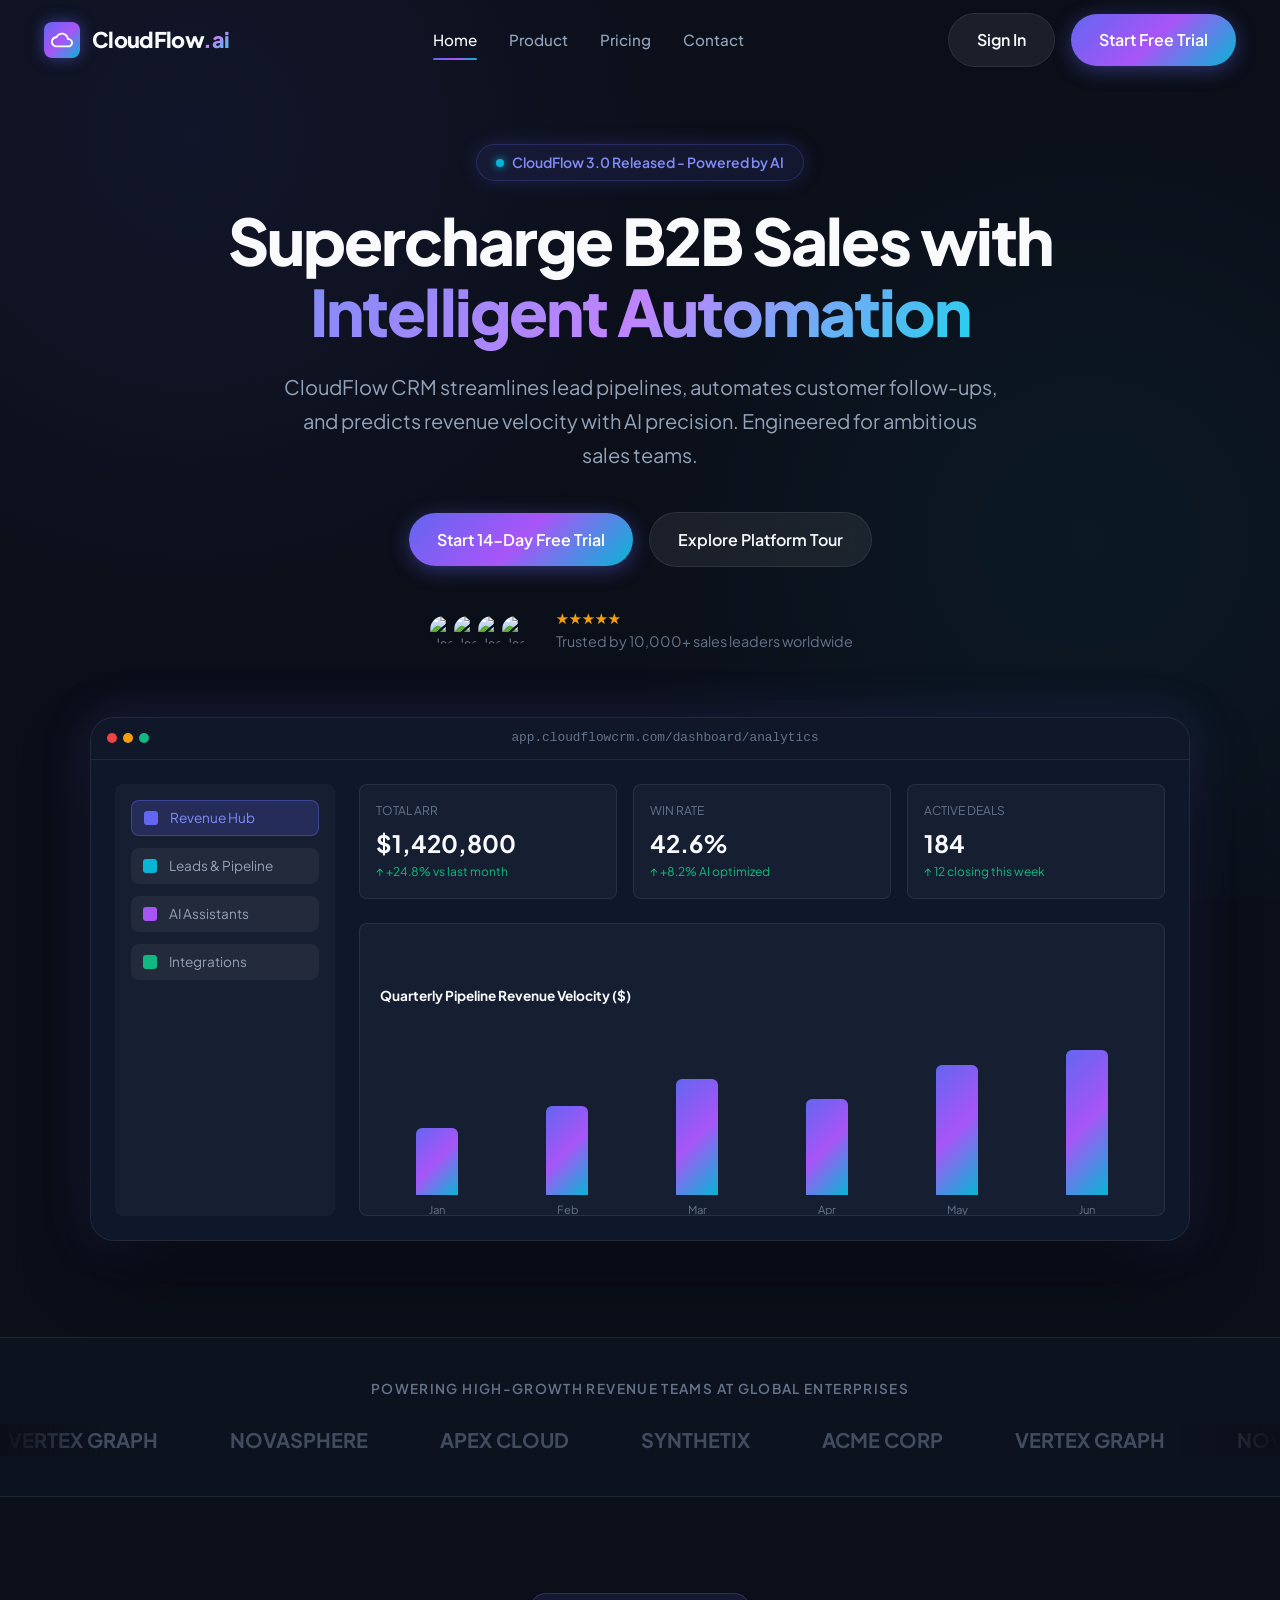
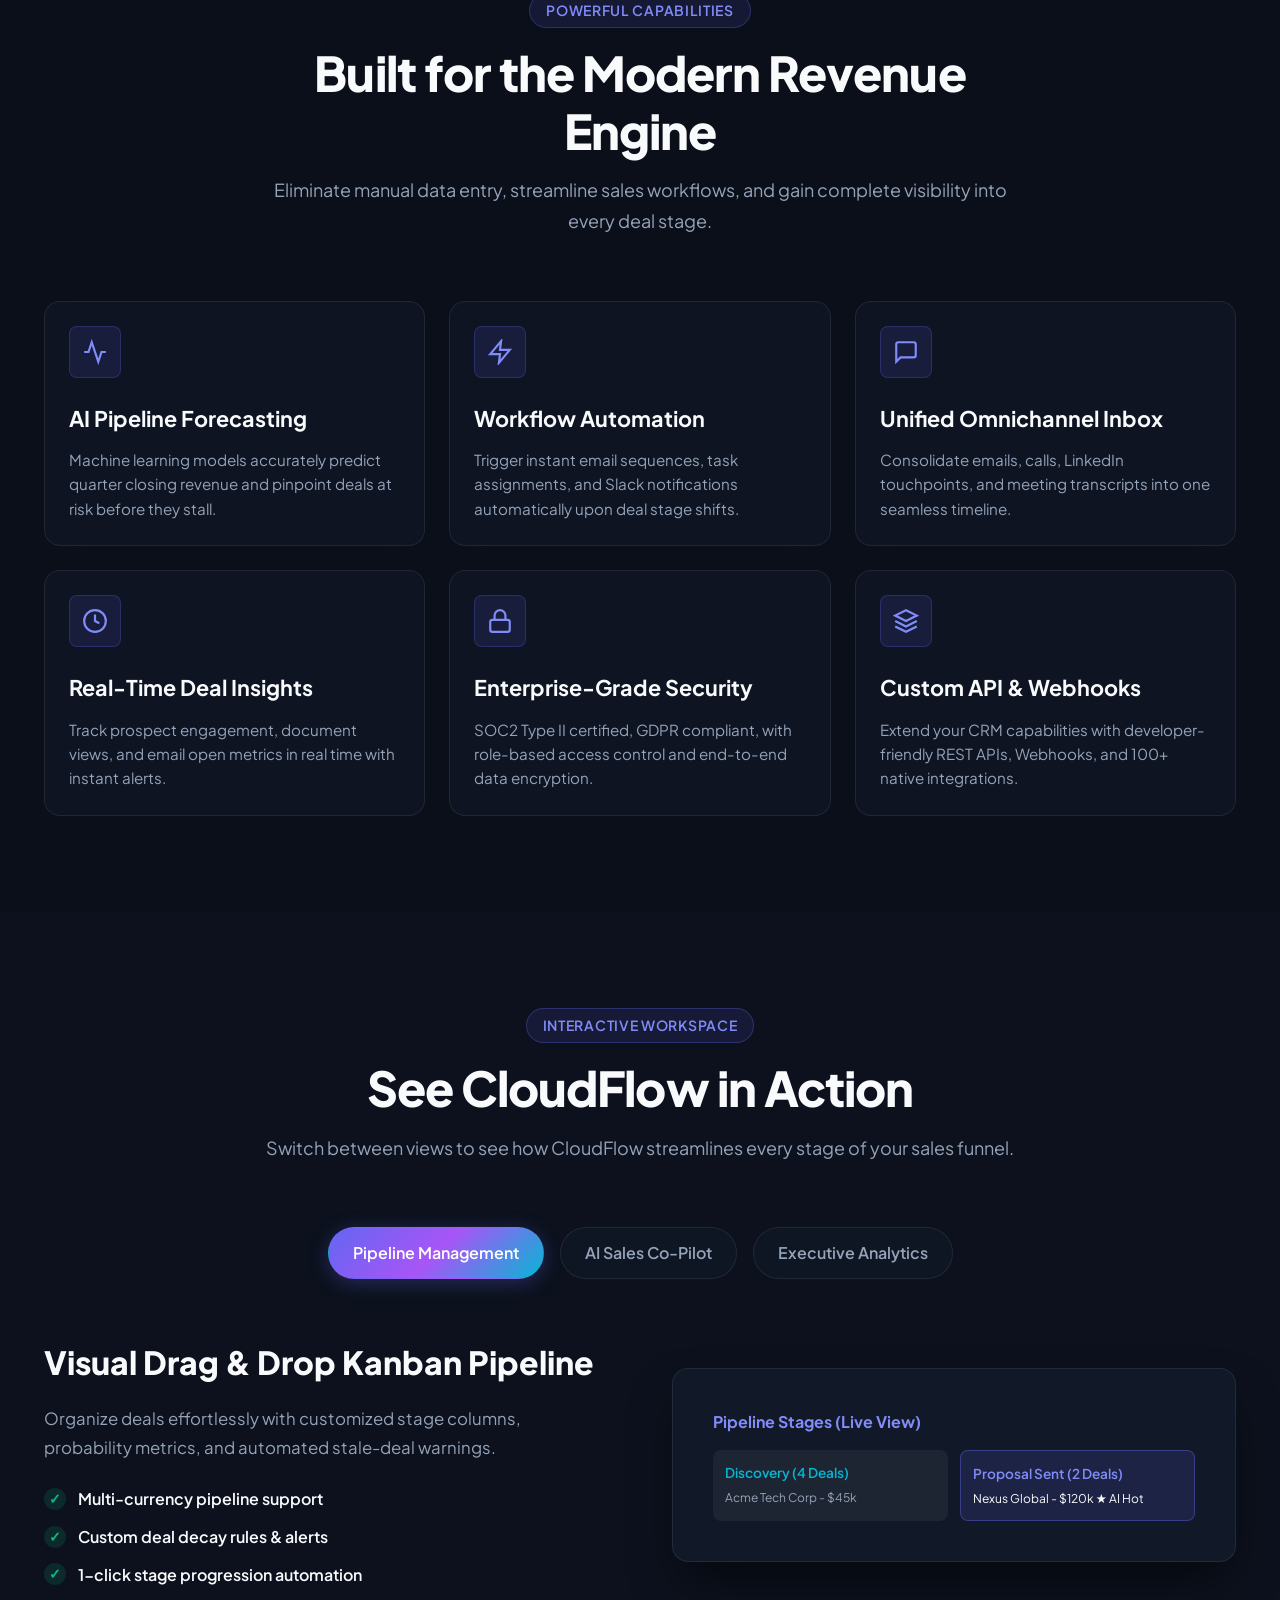
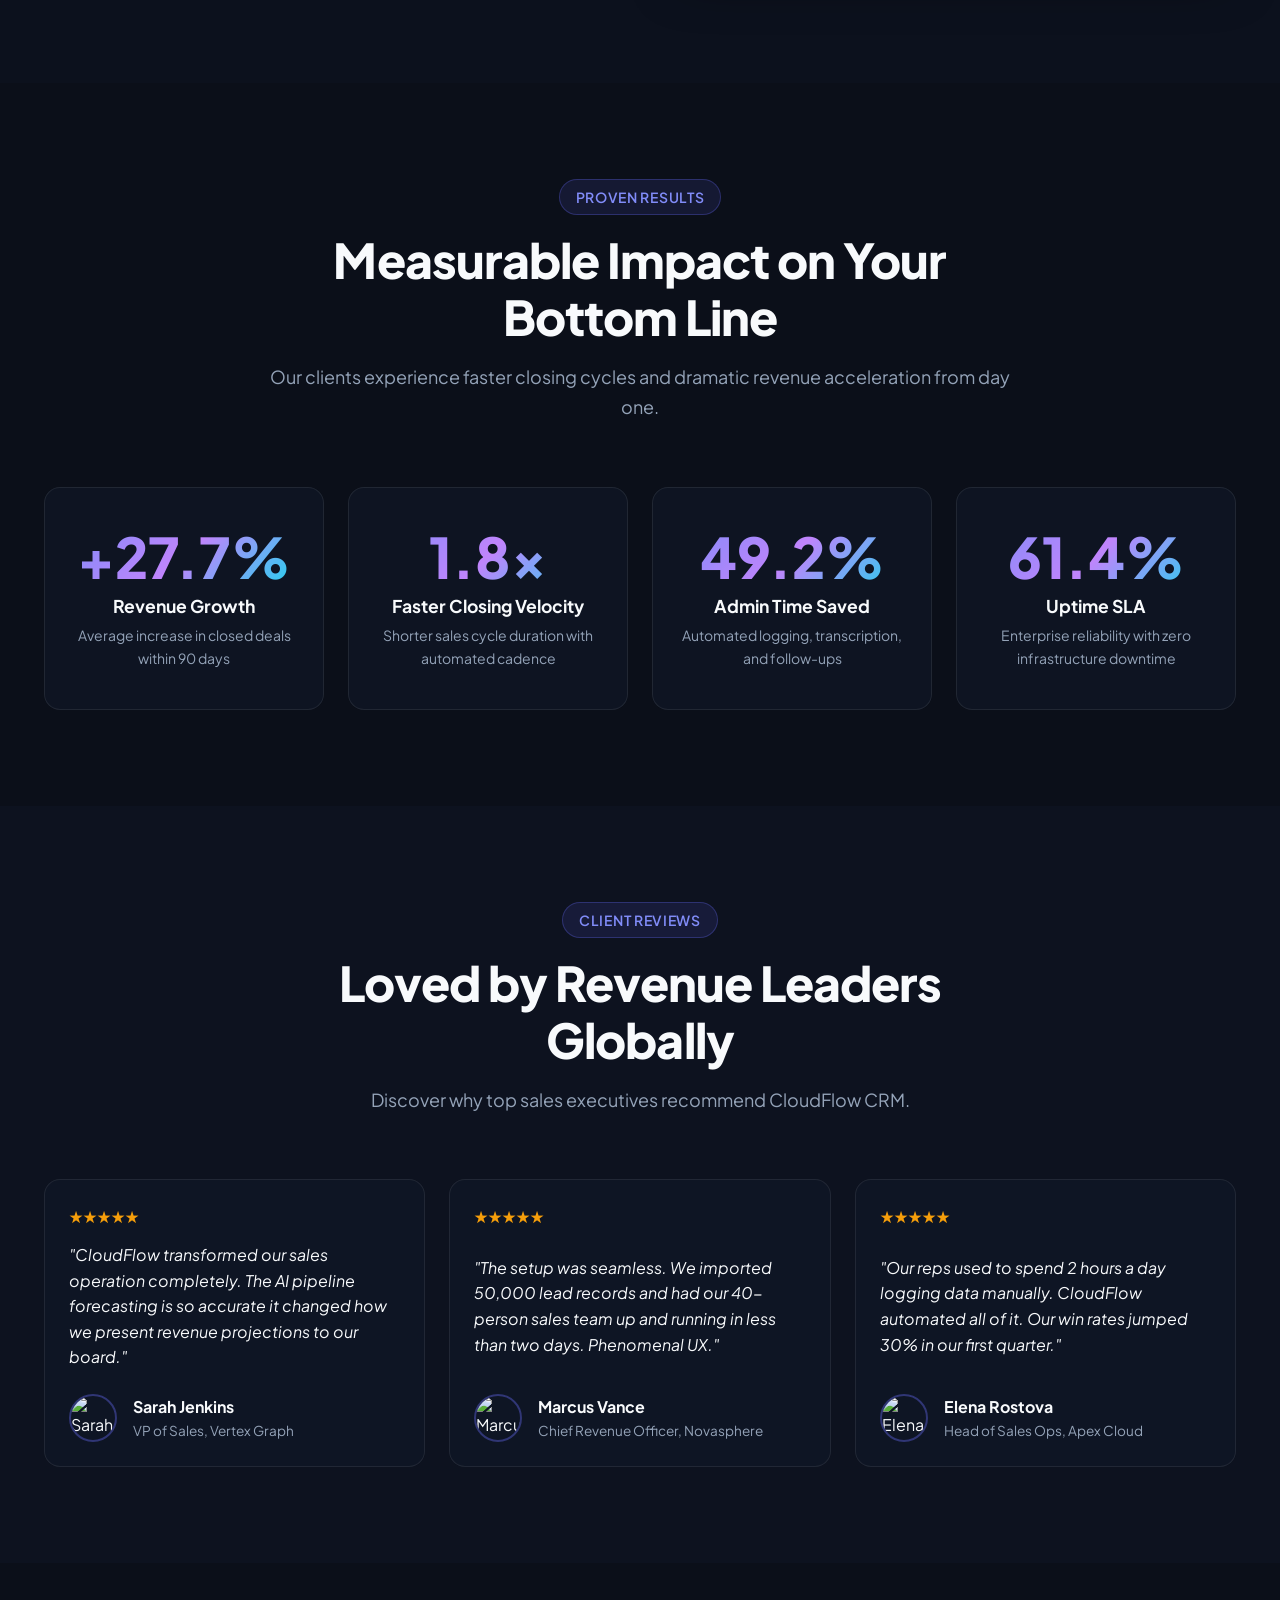
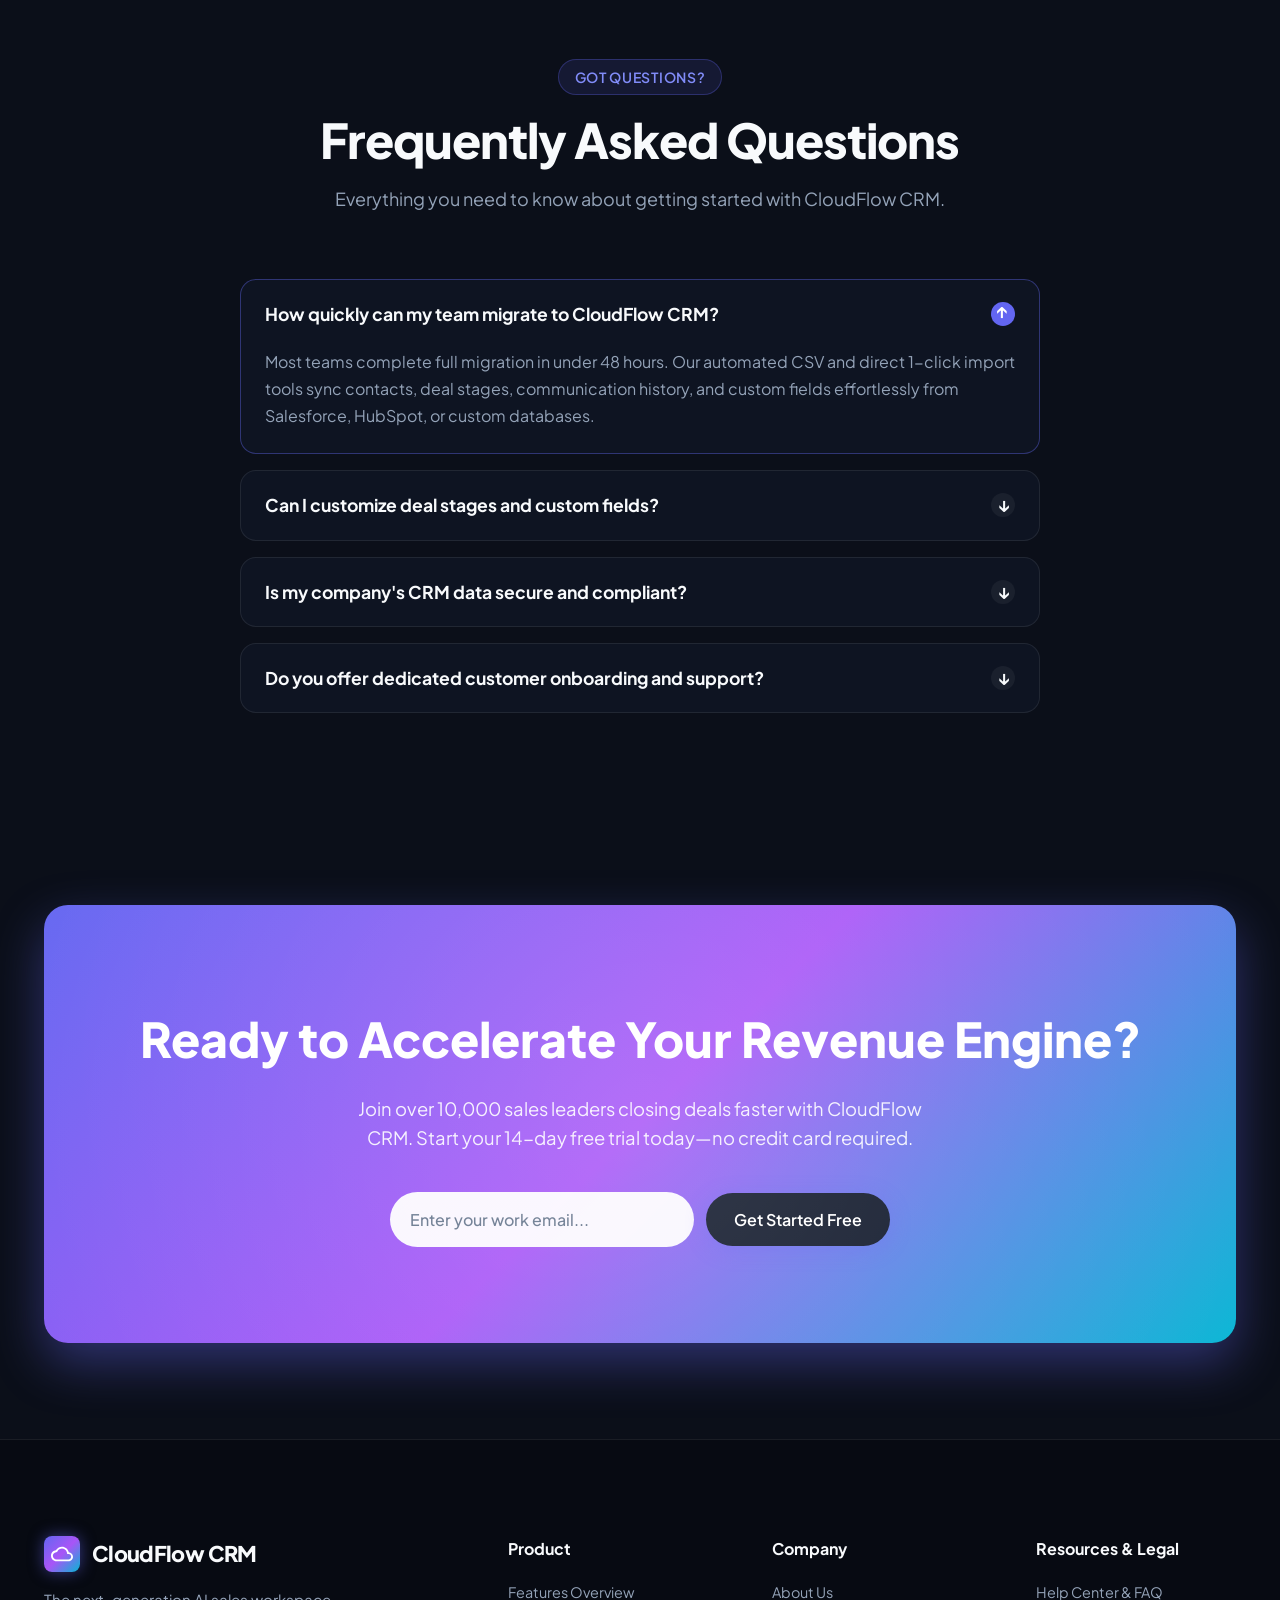
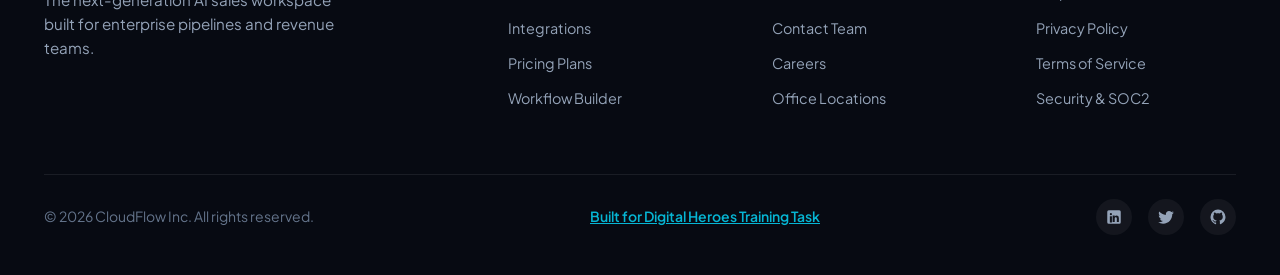
==== commit aa4695a9: "feat(auth): add SQLite database, user authentication (Sign In & Sign Up), and session APIs" ====
--- a/cloudflow/index.html
+++ b/cloudflow/index.html
@@ -116,8 +116,8 @@
       </nav>
 
       <div class="nav-actions">
-        <a href="pricing.html" class="btn btn-secondary">Sign In</a>
-        <a href="contact.html" class="btn btn-primary">Start Free Trial</a>
+        <a href="signin.html" class="btn btn-secondary">Sign In</a>
+        <a href="signup.html" class="btn btn-primary">Start Free Trial</a>
       </div>
 
       <button class="hamburger-btn" aria-label="Toggle mobile menu" aria-expanded="false" aria-controls="mobile-nav">
@@ -147,8 +147,8 @@
     </div>
 
     <div class="mobile-nav-actions">
-      <a href="pricing.html" class="btn btn-secondary" style="width: 100%;">Sign In</a>
-      <a href="contact.html" class="btn btn-primary" style="width: 100%;">Start Free Trial</a>
+      <a href="signin.html" class="btn btn-secondary" style="width: 100%;">Sign In</a>
+      <a href="signup.html" class="btn btn-primary" style="width: 100%;">Start Free Trial</a>
     </div>
   </div>
   <div class="nav-overlay" aria-hidden="true"></div>
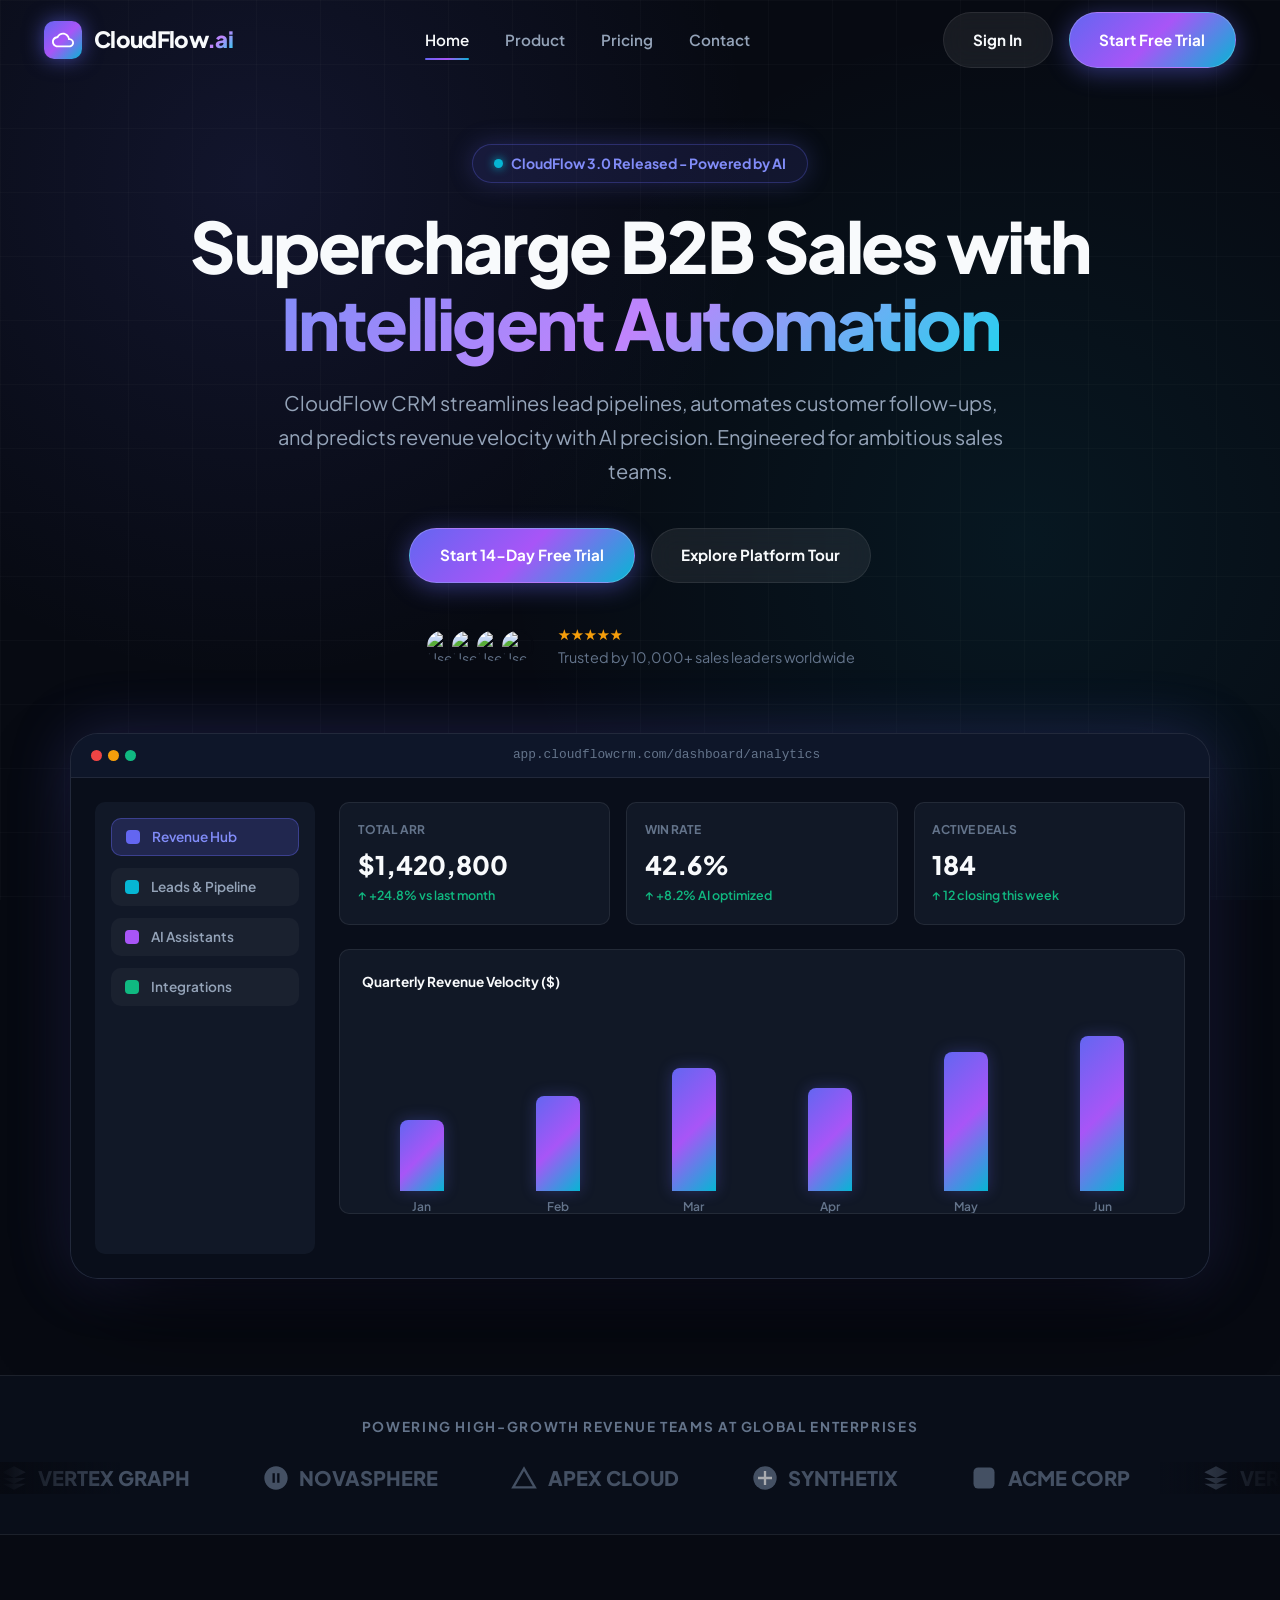
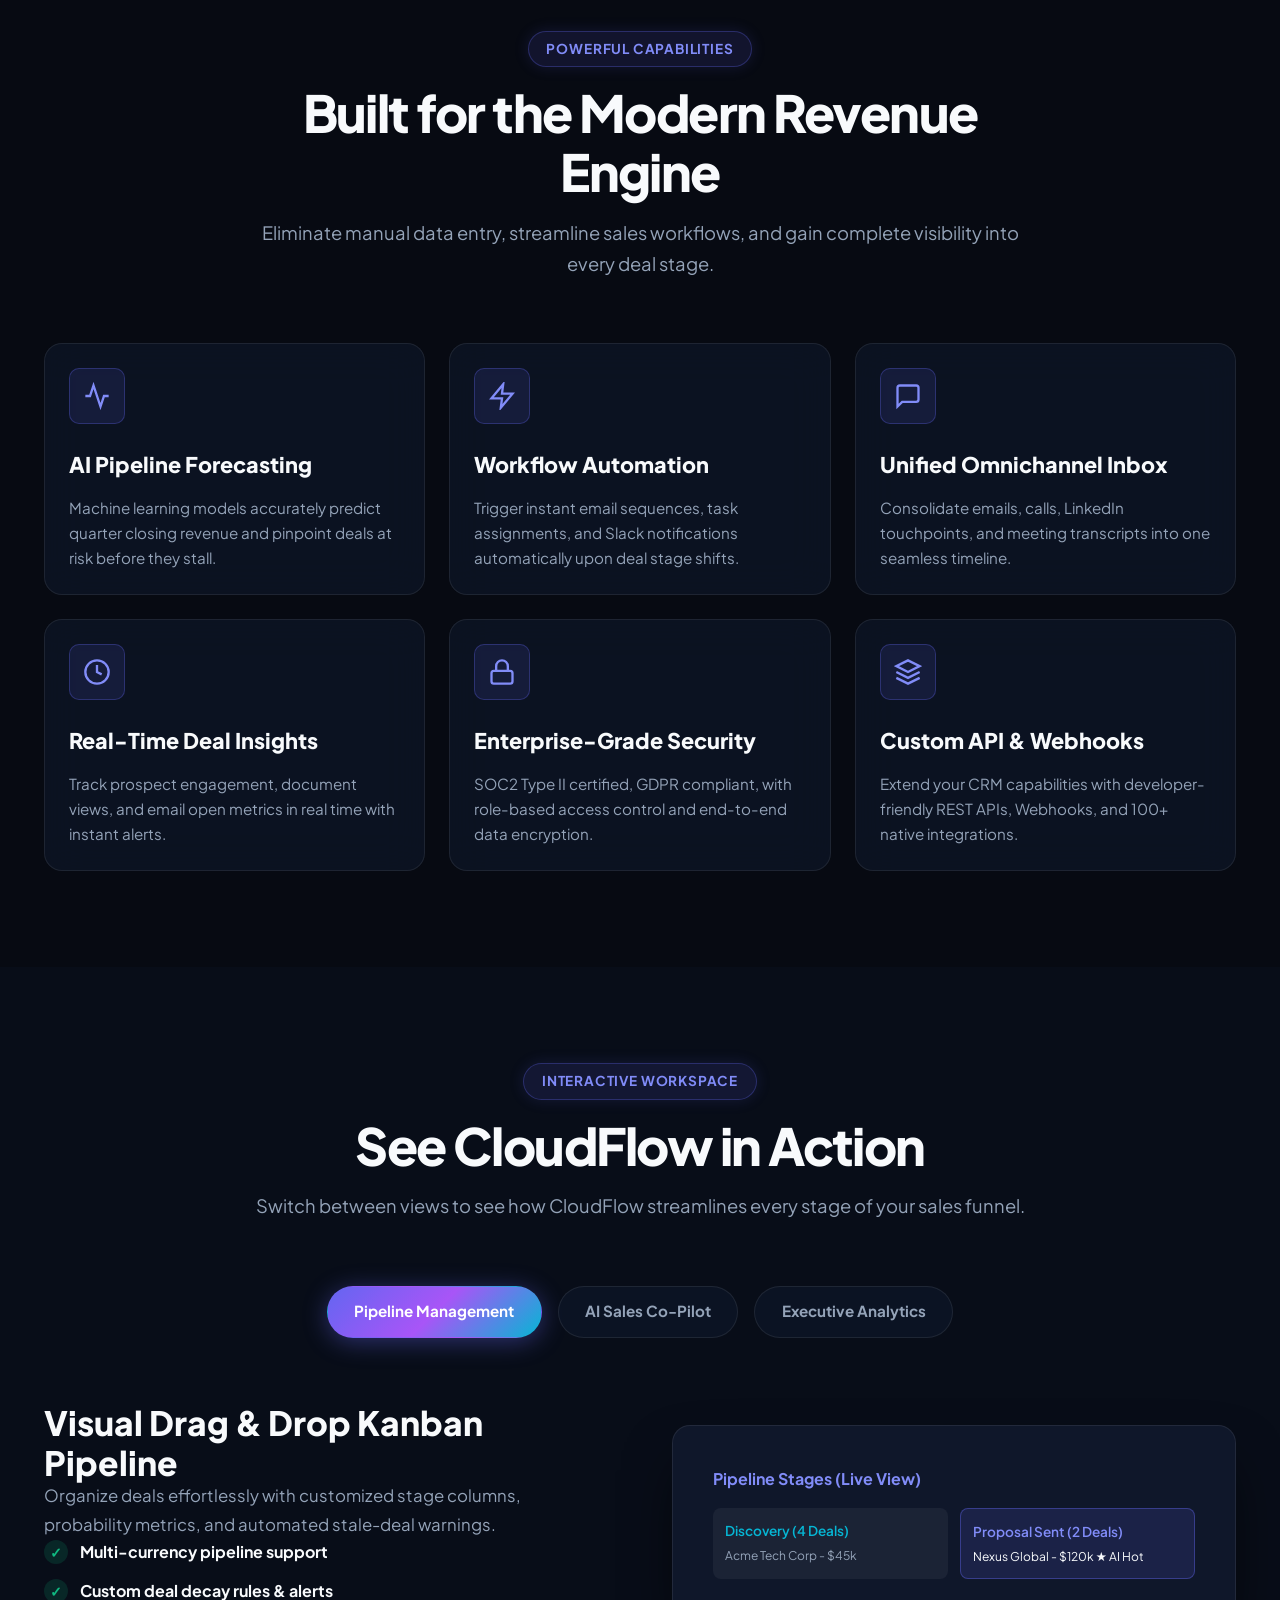
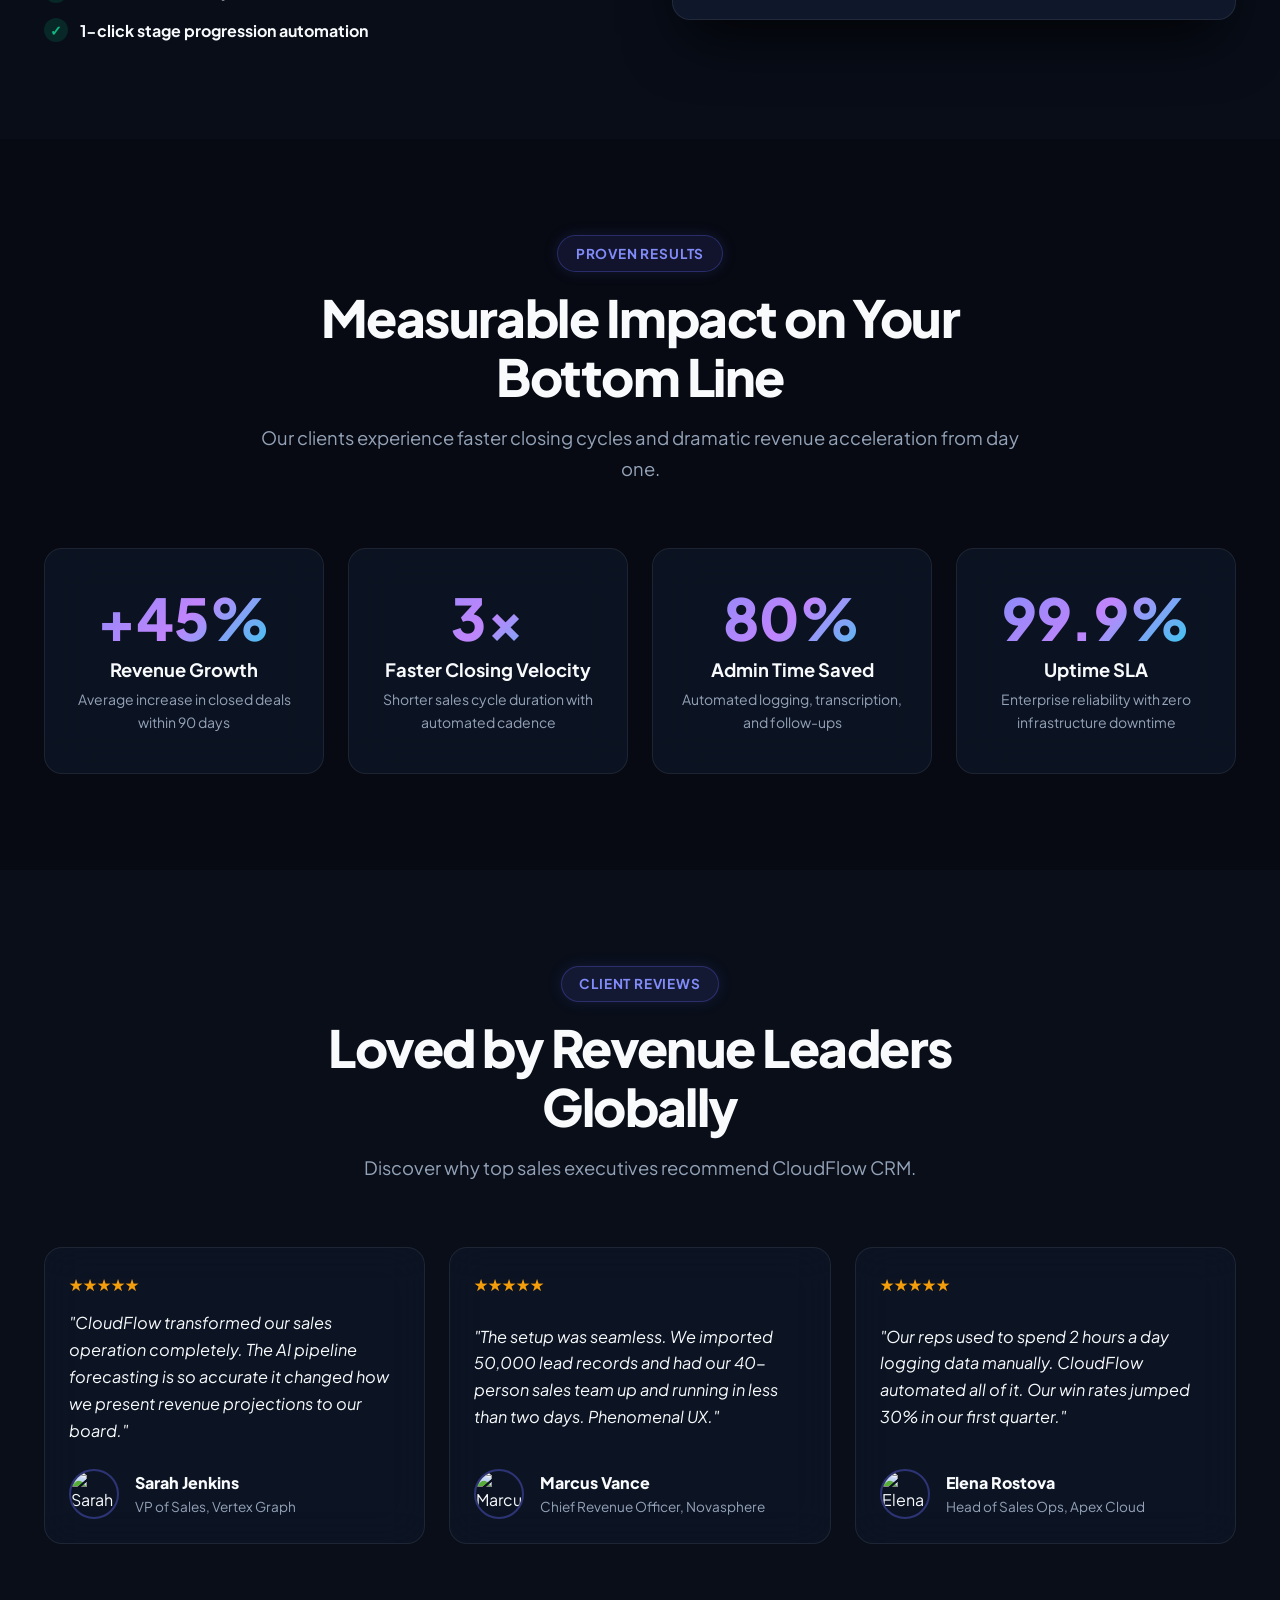
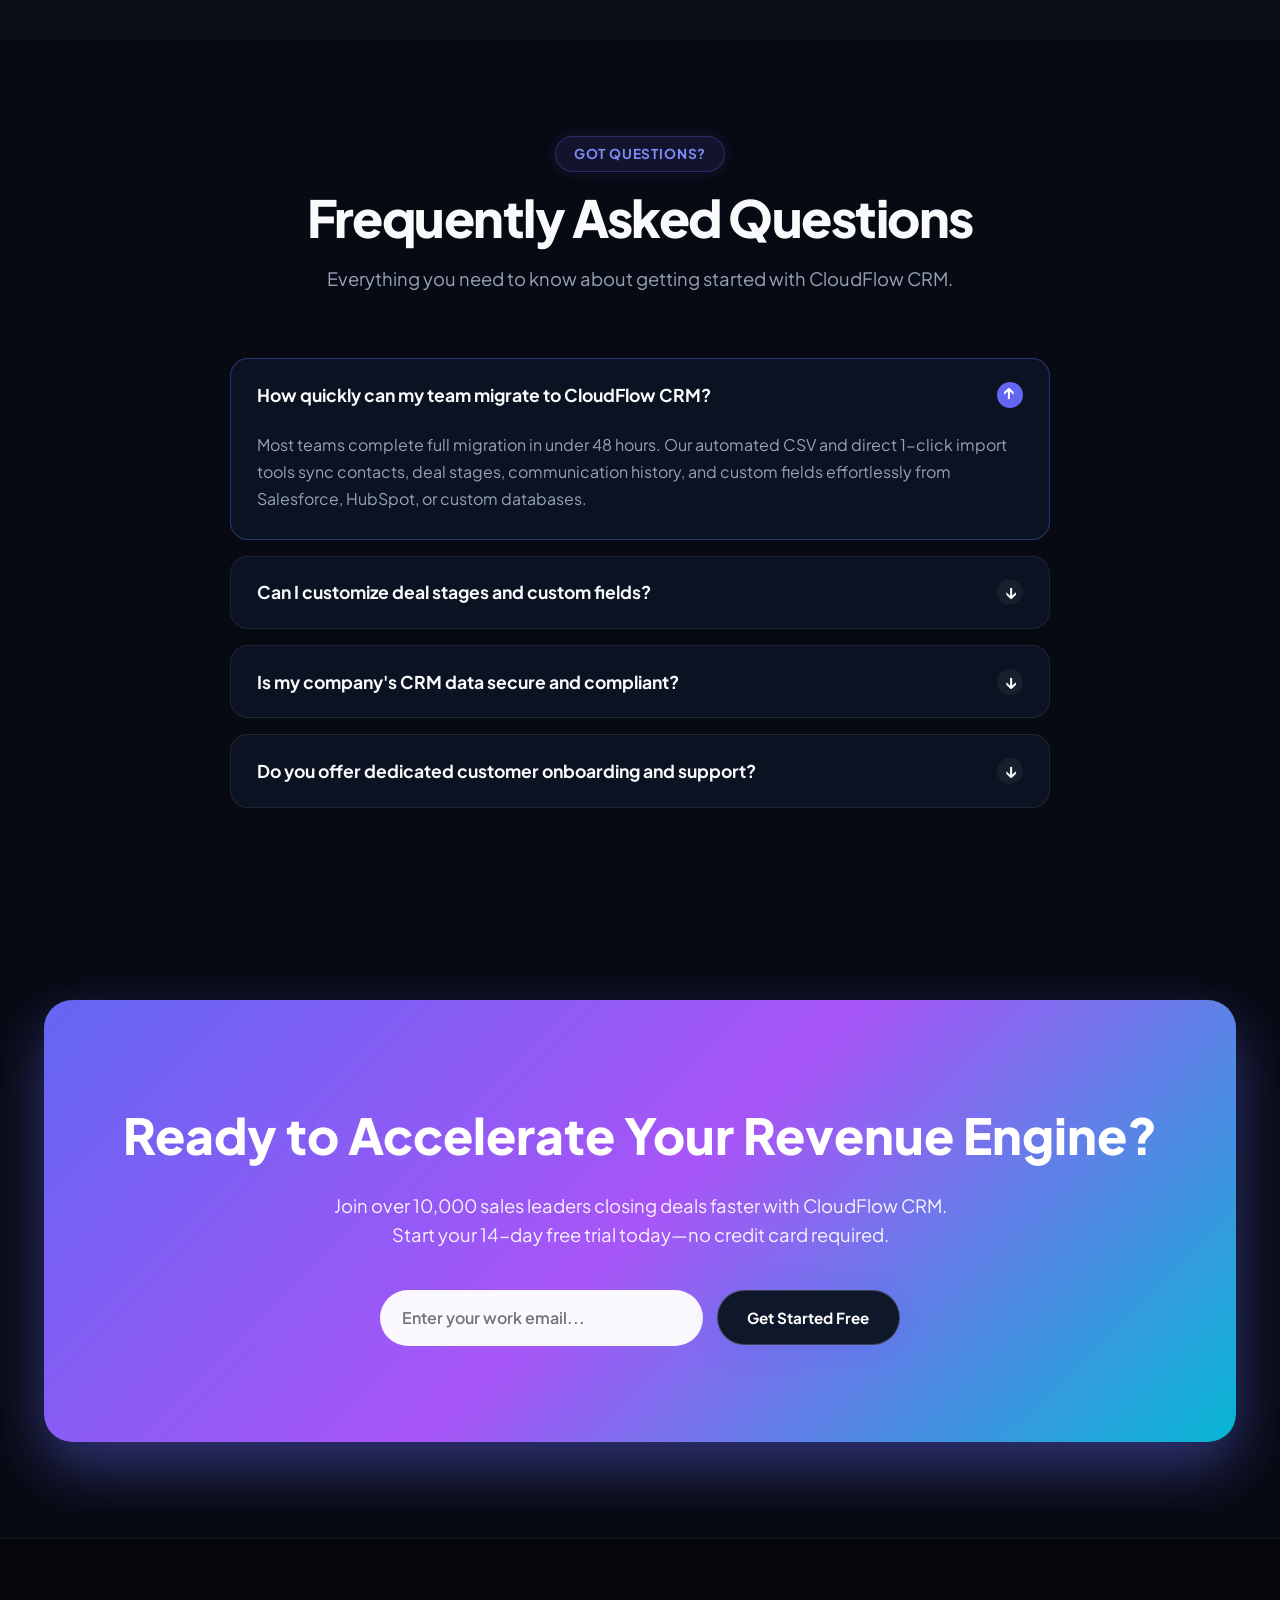
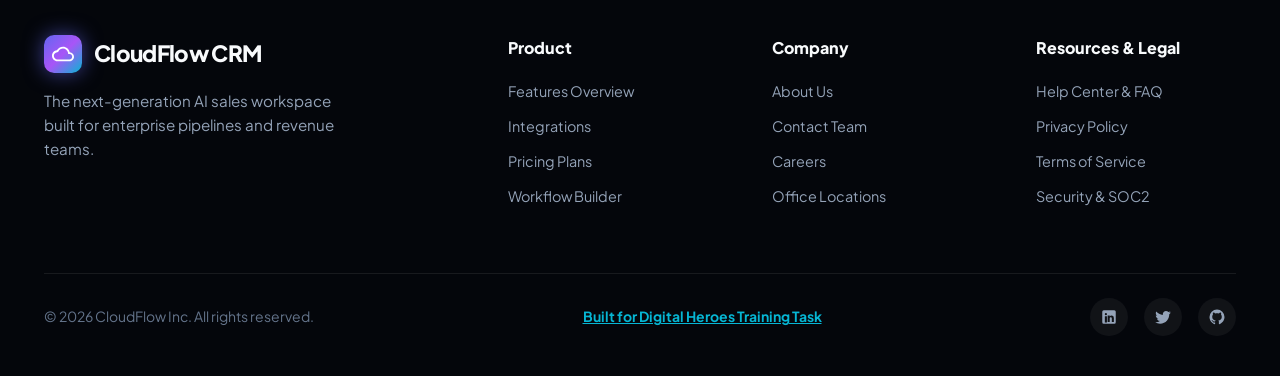
==== commit ed5ba94f: "feat(dashboard): make mockup sidebar buttons (Leads & Pipeline, AI Assistants, Integrations, Revenue" ====
--- a/cloudflow/index.html
+++ b/cloudflow/index.html
@@ -205,54 +205,173 @@
 
             <div class="dashboard-preview">
               <aside class="sidebar-mock">
-                <div class="side-item active">
+                <button class="side-item active" data-dash-tab="dash-revenue" aria-label="View Revenue Hub">
                   <div class="side-item-icon"></div>
                   <span>Revenue Hub</span>
-                </div>
-                <div class="side-item">
+                </button>
+                <button class="side-item" data-dash-tab="dash-pipeline" aria-label="View Leads and Pipeline">
                   <div class="side-item-icon" style="background: var(--secondary);"></div>
                   <span>Leads & Pipeline</span>
-                </div>
-                <div class="side-item">
+                </button>
+                <button class="side-item" data-dash-tab="dash-ai" aria-label="View AI Assistants">
                   <div class="side-item-icon" style="background: var(--accent-purple);"></div>
                   <span>AI Assistants</span>
-                </div>
-                <div class="side-item">
+                </button>
+                <button class="side-item" data-dash-tab="dash-integrations" aria-label="View Integrations">
                   <div class="side-item-icon" style="background: var(--success);"></div>
                   <span>Integrations</span>
-                </div>
+                </button>
               </aside>
 
               <div class="main-mock">
-                <div class="metrics-row">
-                  <div class="metric-mini-card">
-                    <div class="metric-mini-title">Total Arr</div>
-                    <div class="metric-mini-val">$1,420,800</div>
-                    <div class="metric-mini-change">↑ +24.8% vs last month</div>
+                <!-- View 1: Revenue Hub (Active) -->
+                <div class="dash-view active" id="dash-revenue">
+                  <div class="metrics-row">
+                    <div class="metric-mini-card">
+                      <div class="metric-mini-title">Total ARR</div>
+                      <div class="metric-mini-val">$1,420,800</div>
+                      <div class="metric-mini-change">↑ +24.8% vs last month</div>
+                    </div>
+                    <div class="metric-mini-card">
+                      <div class="metric-mini-title">Win Rate</div>
+                      <div class="metric-mini-val">42.6%</div>
+                      <div class="metric-mini-change">↑ +8.2% AI optimized</div>
+                    </div>
+                    <div class="metric-mini-card">
+                      <div class="metric-mini-title">Active Deals</div>
+                      <div class="metric-mini-val">184</div>
+                      <div class="metric-mini-change">↑ 12 closing this week</div>
+                    </div>
                   </div>
-                  <div class="metric-mini-card">
-                    <div class="metric-mini-title">Win Rate</div>
-                    <div class="metric-mini-val">42.6%</div>
-                    <div class="metric-mini-change">↑ +8.2% AI optimized</div>
-                  </div>
-                  <div class="metric-mini-card">
-                    <div class="metric-mini-title">Active Deals</div>
-                    <div class="metric-mini-val">184</div>
-                    <div class="metric-mini-change">↑ 12 closing this week</div>
+
+                  <div class="chart-mock">
+                    <div style="font-size: 0.85rem; font-weight: 700; color: var(--text-main); margin-bottom: 0.5rem;">
+                      Quarterly Revenue Velocity ($)
+                    </div>
+                    <div class="chart-bars">
+                      <div class="bar" style="height: 45%;" data-label="Jan"></div>
+                      <div class="bar" style="height: 60%;" data-label="Feb"></div>
+                      <div class="bar" style="height: 78%;" data-label="Mar"></div>
+                      <div class="bar" style="height: 65%;" data-label="Apr"></div>
+                      <div class="bar" style="height: 88%;" data-label="May"></div>
+                      <div class="bar" style="height: 98%;" data-label="Jun"></div>
+                    </div>
                   </div>
                 </div>
 
-                <div class="chart-mock">
-                  <div style="font-size: 0.85rem; font-weight: 700; color: var(--text-main); margin-bottom: 0.5rem;">
-                    Quarterly Pipeline Revenue Velocity ($)
+                <!-- View 2: Leads & Pipeline -->
+                <div class="dash-view" id="dash-pipeline">
+                  <div class="metrics-row">
+                    <div class="metric-mini-card">
+                      <div class="metric-mini-title">Pipeline Funnel</div>
+                      <div class="metric-mini-val">$2,450,000</div>
+                      <div class="metric-mini-change">↑ 18 Enterprise Deals</div>
+                    </div>
+                    <div class="metric-mini-card">
+                      <div class="metric-mini-title">Qualified Leads</div>
+                      <div class="metric-mini-val">34</div>
+                      <div class="metric-mini-change">↑ High Intent Leads</div>
+                    </div>
+                    <div class="metric-mini-card">
+                      <div class="metric-mini-title">Sales Cycle</div>
+                      <div class="metric-mini-val">14 Days</div>
+                      <div class="metric-mini-change">⚡ 3x Faster Velocity</div>
+                    </div>
                   </div>
-                  <div class="chart-bars">
-                    <div class="bar" style="height: 45%;" data-label="Jan"></div>
-                    <div class="bar" style="height: 60%;" data-label="Feb"></div>
-                    <div class="bar" style="height: 78%;" data-label="Mar"></div>
-                    <div class="bar" style="height: 65%;" data-label="Apr"></div>
-                    <div class="bar" style="height: 88%;" data-label="May"></div>
-                    <div class="bar" style="height: 98%;" data-label="Jun"></div>
+
+                  <div style="display: grid; grid-template-columns: repeat(3, 1fr); gap: 0.75rem; margin-top: 0.5rem;">
+                    <div style="background: rgba(15,23,42,0.8); padding: 0.75rem; border-radius: 8px; border-top: 3px solid var(--secondary);">
+                      <div style="font-size: 0.78rem; font-weight: 700; color: var(--secondary); margin-bottom: 0.5rem;">DISCOVERY (2)</div>
+                      <div style="background: rgba(30,41,59,0.7); padding: 0.6rem; border-radius: 6px; margin-bottom: 0.4rem;">
+                        <div style="font-weight: 600; font-size: 0.85rem;">Synthetix AI</div>
+                        <div style="font-size: 0.75rem; color: var(--text-muted);">$85,000 • 70% Win</div>
+                      </div>
+                    </div>
+
+                    <div style="background: rgba(15,23,42,0.8); padding: 0.75rem; border-radius: 8px; border-top: 3px solid var(--primary);">
+                      <div style="font-size: 0.78rem; font-weight: 700; color: var(--primary-light); margin-bottom: 0.5rem;">PROPOSAL (1)</div>
+                      <div style="background: rgba(99,102,241,0.18); padding: 0.6rem; border-radius: 6px; border: 1px solid var(--border-highlight);">
+                        <div style="font-weight: 600; font-size: 0.85rem;">Apex Systems</div>
+                        <div style="font-size: 0.75rem; color: var(--primary-light);">$240,000 • 🔥 AI Priority</div>
+                      </div>
+                    </div>
+
+                    <div style="background: rgba(15,23,42,0.8); padding: 0.75rem; border-radius: 8px; border-top: 3px solid var(--success);">
+                      <div style="font-size: 0.78rem; font-weight: 700; color: var(--success); margin-bottom: 0.5rem;">CLOSED WON (1)</div>
+                      <div style="background: rgba(16,185,129,0.18); padding: 0.6rem; border-radius: 6px; border: 1px solid rgba(16,185,129,0.3);">
+                        <div style="font-weight: 600; font-size: 0.85rem;">Novasphere</div>
+                        <div style="font-size: 0.75rem; color: var(--success);">$175,000 • Signed</div>
+                      </div>
+                    </div>
+                  </div>
+                </div>
+
+                <!-- View 3: AI Assistants -->
+                <div class="dash-view" id="dash-ai">
+                  <div class="metrics-row">
+                    <div class="metric-mini-card">
+                      <div class="metric-mini-title">AI Prompts Run</div>
+                      <div class="metric-mini-val">1,420</div>
+                      <div class="metric-mini-change">🤖 Active AI Co-Pilot</div>
+                    </div>
+                    <div class="metric-mini-card">
+                      <div class="metric-mini-title">Sentiment Score</div>
+                      <div class="metric-mini-val">94%</div>
+                      <div class="metric-mini-change">↑ Positive Engagement</div>
+                    </div>
+                    <div class="metric-mini-card">
+                      <div class="metric-mini-title">Hours Saved</div>
+                      <div class="metric-mini-val">320 hrs</div>
+                      <div class="metric-mini-change">⚡ Auto Follow-ups</div>
+                    </div>
+                  </div>
+
+                  <div style="background: rgba(30,41,59,0.4); padding: 1rem; border-radius: 8px; border: 1px solid var(--border-subtle); margin-top: 0.5rem;">
+                    <div style="font-weight: 700; font-size: 0.85rem; color: var(--accent-purple); margin-bottom: 0.5rem;">🤖 Try Interactive Prompt Triggers:</div>
+                    <div style="display: flex; gap: 0.5rem; flex-wrap: wrap; margin-bottom: 0.75rem;">
+                      <button class="ai-prompt-pill active" data-prompt="followup">Draft Follow-Up</button>
+                      <button class="ai-prompt-pill" data-prompt="summary">Summarize Call</button>
+                      <button class="ai-prompt-pill" data-prompt="objection">SOC2 Security Reply</button>
+                    </div>
+                    <div id="ai-output-box" style="background: rgba(15,23,42,0.9); padding: 0.85rem; border-radius: 6px; font-size: 0.85rem; color: var(--text-muted); border: 1px solid var(--border-subtle); min-height: 70px;">
+                      "Hi Sarah, based on Vertex Graph's inquiry regarding enterprise SLA, I've drafted a personalized proposal with our 99.9% uptime packet attached."
+                    </div>
+                  </div>
+                </div>
+
+                <!-- View 4: Integrations -->
+                <div class="dash-view" id="dash-integrations">
+                  <div class="metrics-row">
+                    <div class="metric-mini-card">
+                      <div class="metric-mini-title">Connected Apps</div>
+                      <div class="metric-mini-val">12 / 12</div>
+                      <div class="metric-mini-change">🟢 All Systems Active</div>
+                    </div>
+                    <div class="metric-mini-card">
+                      <div class="metric-mini-title">API Requests</div>
+                      <div class="metric-mini-val">48,200</div>
+                      <div class="metric-mini-change">⚡ High Speed Sync</div>
+                    </div>
+                    <div class="metric-mini-card">
+                      <div class="metric-mini-title">Sync Health</div>
+                      <div class="metric-mini-val">100%</div>
+                      <div class="metric-mini-change">Zero Errors</div>
+                    </div>
+                  </div>
+
+                  <div style="display: grid; grid-template-columns: repeat(3, 1fr); gap: 0.75rem; margin-top: 0.5rem;">
+                    <div style="background: rgba(30,41,59,0.5); padding: 0.65rem; border-radius: 6px; border: 1px solid var(--border-subtle); display: flex; align-items: center; gap: 0.5rem;">
+                      <div style="width: 24px; height: 24px; border-radius: 4px; background: rgba(99,102,241,0.2); color: var(--primary-light); font-weight: 800; font-size: 0.75rem; display: flex; align-items: center; justify-content: center;">#</div>
+                      <div><div style="font-weight: 700; font-size: 0.8rem;">Slack</div><div style="font-size: 0.7rem; color: var(--success);">🟢 Synced</div></div>
+                    </div>
+                    <div style="background: rgba(30,41,59,0.5); padding: 0.65rem; border-radius: 6px; border: 1px solid var(--border-subtle); display: flex; align-items: center; gap: 0.5rem;">
+                      <div style="width: 24px; height: 24px; border-radius: 4px; background: rgba(239,68,68,0.2); color: #ef4444; font-weight: 800; font-size: 0.75rem; display: flex; align-items: center; justify-content: center;">M</div>
+                      <div><div style="font-weight: 700; font-size: 0.8rem;">Gmail</div><div style="font-size: 0.7rem; color: var(--success);">🟢 Synced</div></div>
+                    </div>
+                    <div style="background: rgba(30,41,59,0.5); padding: 0.65rem; border-radius: 6px; border: 1px solid var(--border-subtle); display: flex; align-items: center; gap: 0.5rem;">
+                      <div style="width: 24px; height: 24px; border-radius: 4px; background: rgba(6,182,212,0.2); color: var(--secondary); font-weight: 800; font-size: 0.75rem; display: flex; align-items: center; justify-content: center;">S</div>
+                      <div><div style="font-weight: 700; font-size: 0.8rem;">Stripe</div><div style="font-size: 0.7rem; color: var(--success);">🟢 Synced</div></div>
+                    </div>
                   </div>
                 </div>
               </div>
--- a/cloudflow/css/style.css
+++ b/cloudflow/css/style.css
@@ -1,40 +1,39 @@
 /* ==========================================================================
-   CloudFlow CRM - Modern B2B SaaS Design System
-   Architecture: Vanilla CSS3 with CSS Variables & Glassmorphism
-   Author: Senior Frontend Engineer & UX Designer
+   CloudFlow CRM - Premium Enterprise B2B SaaS Design System
+   Architecture: Pure Vanilla CSS3 with Modern Tokens, Glassmorphism & Mesh Glow
+   Design Inspiration: Linear, Stripe, Raycast & Vercel
    ========================================================================== */
 
 /* --------------------------------------------------------------------------
-   1. Design Tokens & Root Variables
+   1. Design System Tokens & Root Variables
    -------------------------------------------------------------------------- */
 :root {
-  /* Color Palette - Premium Dark Theme */
-  --bg-dark: #0b0f19;
-  --bg-dark-elevated: #111827;
-  --bg-card: rgba(17, 24, 39, 0.7);
-  --bg-card-hover: rgba(31, 41, 55, 0.8);
+  /* Ultra Dark B2B Palette */
+  --bg-dark: #070a12;
+  --bg-dark-elevated: #0f172a;
+  --bg-card: rgba(15, 23, 42, 0.65);
+  --bg-card-hover: rgba(30, 41, 59, 0.75);
   --bg-glass: rgba(255, 255, 255, 0.03);
   --bg-glass-strong: rgba(255, 255, 255, 0.07);
-  
-  /* Brand Accent Colors */
+
+  /* Brand Accents */
   --primary: #6366f1;         /* Indigo */
   --primary-hover: #4f46e5;
   --primary-light: #818cf8;
   --secondary: #06b6d4;       /* Cyan */
-  --secondary-hover: #0891b2;
   --accent-purple: #a855f7;    /* Purple */
   --accent-pink: #ec4899;
   --success: #10b981;
   --warning: #f59e0b;
 
-  /* Gradient Palettes */
+  /* Premium Gradients */
   --grad-primary: linear-gradient(135deg, #6366f1 0%, #a855f7 50%, #06b6d4 100%);
-  --grad-text: linear-gradient(135deg, #ffffff 30%, #94a3b8 100%);
+  --grad-text: linear-gradient(135deg, #ffffff 40%, #94a3b8 100%);
   --grad-text-accent: linear-gradient(135deg, #818cf8 0%, #c084fc 50%, #22d3ee 100%);
-  --grad-card-border: linear-gradient(135deg, rgba(99, 102, 241, 0.3) 0%, rgba(168, 85, 247, 0.1) 50%, rgba(6, 182, 212, 0.3) 100%);
-  --grad-glow: radial-gradient(circle at 50% 0%, rgba(99, 102, 241, 0.15), transparent 70%);
-
-  /* Neutral Text Colors */
+  --grad-card-border: linear-gradient(135deg, rgba(99, 102, 241, 0.4) 0%, rgba(168, 85, 247, 0.2) 50%, rgba(6, 182, 212, 0.4) 100%);
+  --grad-glow: radial-gradient(circle at 50% 0%, rgba(99, 102, 241, 0.2), transparent 70%);
+
+  /* Neutrals */
   --text-main: #f8fafc;
   --text-muted: #94a3b8;
   --text-subtle: #64748b;
@@ -42,39 +41,38 @@
   --border-highlight: rgba(99, 102, 241, 0.4);
 
   /* Typography */
-  --font-family: 'Plus Jakarta Sans', -apple-system, BlinkMacSystemFont, 'Segoe UI', Roboto, Helvetica, Arial, sans-serif;
+  --font-family: 'Plus Jakarta Sans', -apple-system, BlinkMacSystemFont, sans-serif;
   --font-mono: 'Fira Code', monospace;
 
-  /* Spacing System */
-  --space-xs: 0.5rem;   /* 8px */
-  --space-sm: 1rem;     /* 16px */
-  --space-md: 1.5rem;   /* 24px */
-  --space-lg: 2.5rem;   /* 40px */
-  --space-xl: 4rem;     /* 64px */
-  --space-2xl: 6rem;    /* 96px */
-
-  /* Layout & Container */
+  /* Spacing & Sizes */
+  --space-xs: 0.5rem;
+  --space-sm: 1rem;
+  --space-md: 1.5rem;
+  --space-lg: 2.5rem;
+  --space-xl: 4rem;
+  --space-2xl: 6rem;
   --container-max: 1240px;
   --header-height: 80px;
-  --radius-sm: 8px;
-  --radius-md: 16px;
-  --radius-lg: 24px;
+
+  /* Border Radii */
+  --radius-sm: 10px;
+  --radius-md: 18px;
+  --radius-lg: 28px;
   --radius-full: 9999px;
 
-  /* Effects & Shadows */
-  --shadow-sm: 0 4px 6px -1px rgba(0, 0, 0, 0.3);
-  --shadow-md: 0 10px 15px -3px rgba(0, 0, 0, 0.4), 0 4px 6px -2px rgba(0, 0, 0, 0.2);
-  --shadow-lg: 0 25px 50px -12px rgba(0, 0, 0, 0.6);
-  --shadow-glow: 0 0 40px rgba(99, 102, 241, 0.3);
+  /* Shadows & Glows */
+  --shadow-sm: 0 4px 12px rgba(0, 0, 0, 0.4);
+  --shadow-md: 0 12px 30px -5px rgba(0, 0, 0, 0.6);
+  --shadow-lg: 0 30px 60px -15px rgba(0, 0, 0, 0.8);
+  --shadow-glow: 0 0 50px rgba(99, 102, 241, 0.35);
 
   /* Transitions */
   --transition-fast: 0.2s cubic-bezier(0.4, 0, 0.2, 1);
-  --transition-normal: 0.3s cubic-bezier(0.4, 0, 0.2, 1);
-  --transition-smooth: 0.5s cubic-bezier(0.16, 1, 0.3, 1);
+  --transition-normal: 0.35s cubic-bezier(0.16, 1, 0.3, 1);
 }
 
 /* --------------------------------------------------------------------------
-   2. Reset & Core Base Styles
+   2. Reset & Grid Background Base
    -------------------------------------------------------------------------- */
 *, *::before, *::after {
   box-sizing: border-box;
@@ -89,7 +87,6 @@
   background-color: var(--bg-dark);
   color: var(--text-main);
   -webkit-font-smoothing: antialiased;
-  -moz-osx-font-smoothing: grayscale;
   overflow-x: hidden;
 }
 
@@ -100,20 +97,18 @@
   flex-direction: column;
   background: var(--bg-dark);
   background-image: 
-    radial-gradient(circle at 15% 15%, rgba(99, 102, 241, 0.08) 0%, transparent 40%),
-    radial-gradient(circle at 85% 60%, rgba(6, 182, 212, 0.06) 0%, transparent 40%);
+    linear-gradient(rgba(255, 255, 255, 0.02) 1px, transparent 1px),
+    linear-gradient(90deg, rgba(255, 255, 255, 0.02) 1px, transparent 1px),
+    radial-gradient(circle at 20% 20%, rgba(99, 102, 241, 0.12) 0%, transparent 40%),
+    radial-gradient(circle at 80% 60%, rgba(6, 182, 212, 0.08) 0%, transparent 45%);
+  background-size: 64px 64px, 64px 64px, 100% 100%, 100% 100%;
   background-attachment: fixed;
-}
-
-img, svg, picture {
-  max-width: 100%;
-  display: block;
 }
 
 a {
   color: inherit;
   text-decoration: none;
-  transition: color var(--transition-fast);
+  transition: all var(--transition-fast);
 }
 
 button, input, select, textarea {
@@ -128,11 +123,6 @@
   cursor: pointer;
 }
 
-ul, ol {
-  list-style: none;
-}
-
-/* Focus styles for Accessibility */
 :focus-visible {
   outline: 2px solid var(--secondary);
   outline-offset: 4px;
@@ -140,15 +130,13 @@
 }
 
 /* --------------------------------------------------------------------------
-   3. Typography & Utility Classes
+   3. Container & Core Components
    -------------------------------------------------------------------------- */
 .container {
   width: 100%;
   max-width: var(--container-max);
-  margin-left: auto;
-  margin-right: auto;
-  padding-left: var(--space-md);
-  padding-right: var(--space-md);
+  margin: 0 auto;
+  padding: 0 var(--space-md);
 }
 
 .text-gradient {
@@ -165,7 +153,7 @@
 
 .section-header {
   text-align: center;
-  max-width: 760px;
+  max-width: 780px;
   margin: 0 auto var(--space-xl) auto;
 }
 
@@ -173,52 +161,52 @@
   display: inline-flex;
   align-items: center;
   gap: 0.5rem;
-  padding: 0.35rem 1rem;
+  padding: 0.4rem 1.1rem;
   border-radius: var(--radius-full);
   background: rgba(99, 102, 241, 0.12);
   border: 1px solid rgba(99, 102, 241, 0.3);
   color: var(--primary-light);
-  font-size: 0.875rem;
-  font-weight: 600;
-  letter-spacing: 0.05em;
+  font-size: 0.85rem;
+  font-weight: 700;
+  letter-spacing: 0.06em;
   text-transform: uppercase;
   margin-bottom: var(--space-sm);
+  box-shadow: 0 0 15px rgba(99, 102, 241, 0.15);
 }
 
 .section-title {
-  font-size: clamp(2rem, 4vw, 3rem);
+  font-size: clamp(2.2rem, 4vw, 3.25rem);
   font-weight: 800;
-  line-height: 1.2;
-  letter-spacing: -0.02em;
+  line-height: 1.15;
+  letter-spacing: -0.03em;
   margin-bottom: var(--space-sm);
 }
 
 .section-subtitle {
-  font-size: 1.125rem;
+  font-size: 1.15rem;
   color: var(--text-muted);
   line-height: 1.7;
 }
 
-/* Glass Card Component */
+/* Elevated Glass Card */
 .glass-card {
   background: var(--bg-card);
-  backdrop-filter: blur(16px);
-  -webkit-backdrop-filter: blur(16px);
+  backdrop-filter: blur(20px);
+  -webkit-backdrop-filter: blur(20px);
   border: 1px solid var(--border-subtle);
   border-radius: var(--radius-md);
   padding: var(--space-md);
-  transition: transform var(--transition-normal), border-color var(--transition-normal), box-shadow var(--transition-normal);
+  transition: all var(--transition-normal);
   position: relative;
   overflow: hidden;
 }
 
 .glass-card:hover {
-  transform: translateY(-4px);
+  transform: translateY(-5px);
   border-color: var(--border-highlight);
-  box-shadow: 0 20px 40px -15px rgba(0, 0, 0, 0.5), 0 0 25px rgba(99, 102, 241, 0.15);
-}
-
-/* Glowing accent corner */
+  box-shadow: var(--shadow-lg), 0 0 30px rgba(99, 102, 241, 0.2);
+}
+
 .glass-card::before {
   content: '';
   position: absolute;
@@ -235,15 +223,15 @@
   opacity: 1;
 }
 
-/* Button UI Components */
+/* High-End Button UI */
 .btn {
   display: inline-flex;
   align-items: center;
   justify-content: center;
   gap: 0.75rem;
-  padding: 0.85rem 1.75rem;
-  font-size: 1rem;
-  font-weight: 600;
+  padding: 0.9rem 1.85rem;
+  font-size: 0.95rem;
+  font-weight: 700;
   border-radius: var(--radius-full);
   transition: all var(--transition-normal);
   white-space: nowrap;
@@ -252,25 +240,26 @@
 .btn-primary {
   background: var(--grad-primary);
   color: #ffffff;
-  box-shadow: 0 4px 20px rgba(99, 102, 241, 0.4);
+  box-shadow: 0 4px 25px rgba(99, 102, 241, 0.45);
+  border: 1px solid rgba(255, 255, 255, 0.2);
 }
 
 .btn-primary:hover {
   transform: translateY(-2px);
-  box-shadow: 0 8px 30px rgba(99, 102, 241, 0.6);
-  filter: brightness(1.1);
+  box-shadow: 0 8px 35px rgba(99, 102, 241, 0.65);
+  filter: brightness(1.12);
 }
 
 .btn-secondary {
   background: var(--bg-glass-strong);
   color: var(--text-main);
   border: 1px solid var(--border-subtle);
-  backdrop-filter: blur(10px);
+  backdrop-filter: blur(12px);
 }
 
 .btn-secondary:hover {
   background: rgba(255, 255, 255, 0.12);
-  border-color: rgba(255, 255, 255, 0.2);
+  border-color: rgba(255, 255, 255, 0.25);
   transform: translateY(-2px);
 }
 
@@ -281,12 +270,12 @@
 }
 
 .btn-outline:hover {
-  background: rgba(99, 102, 241, 0.1);
+  background: rgba(99, 102, 241, 0.12);
   border-color: var(--primary-light);
 }
 
 /* --------------------------------------------------------------------------
-   4. Header & Navigation Bar
+   4. Header & Glass Navbar
    -------------------------------------------------------------------------- */
 .header {
   position: fixed;
@@ -299,12 +288,12 @@
 }
 
 .header.scrolled {
-  background: rgba(11, 15, 25, 0.85);
-  backdrop-filter: blur(20px);
-  -webkit-backdrop-filter: blur(20px);
+  background: rgba(7, 10, 18, 0.88);
+  backdrop-filter: blur(24px);
+  -webkit-backdrop-filter: blur(24px);
   border-bottom: 1px solid var(--border-subtle);
   box-shadow: var(--shadow-sm);
-  height: 70px;
+  height: 72px;
 }
 
 .nav-container {
@@ -318,21 +307,20 @@
   display: flex;
   align-items: center;
   gap: 0.75rem;
-  font-size: 1.35rem;
+  font-size: 1.4rem;
   font-weight: 800;
   letter-spacing: -0.03em;
-  color: var(--text-main);
 }
 
 .logo-icon {
-  width: 36px;
-  height: 36px;
+  width: 38px;
+  height: 38px;
   border-radius: var(--radius-sm);
   background: var(--grad-primary);
   display: flex;
   align-items: center;
   justify-content: center;
-  box-shadow: 0 0 15px rgba(99, 102, 241, 0.5);
+  box-shadow: 0 0 20px rgba(99, 102, 241, 0.6);
 }
 
 .logo-icon svg {
@@ -344,12 +332,12 @@
 .nav-links {
   display: flex;
   align-items: center;
-  gap: 2rem;
+  gap: 2.25rem;
 }
 
 .nav-link {
   font-size: 0.95rem;
-  font-weight: 500;
+  font-weight: 600;
   color: var(--text-muted);
   position: relative;
   padding: 0.5rem 0;
@@ -406,19 +394,18 @@
   position: fixed;
   top: 0;
   right: -100%;
-  width: 80%;
+  width: 82%;
   max-width: 380px;
   height: 100vh;
-  background: rgba(17, 24, 39, 0.98);
+  background: rgba(15, 23, 42, 0.98);
   backdrop-filter: blur(25px);
-  -webkit-backdrop-filter: blur(25px);
   border-left: 1px solid var(--border-subtle);
   z-index: 1050;
   padding: var(--space-xl) var(--space-lg);
   display: flex;
   flex-direction: column;
   justify-content: space-between;
-  transition: right var(--transition-smooth);
+  transition: right var(--transition-normal);
   box-shadow: var(--shadow-lg);
 }
 
@@ -435,7 +422,7 @@
 
 .mobile-nav-link {
   font-size: 1.25rem;
-  font-weight: 600;
+  font-weight: 700;
   color: var(--text-muted);
 }
 
@@ -455,7 +442,7 @@
   left: 0;
   width: 100vw;
   height: 100vh;
-  background: rgba(0, 0, 0, 0.7);
+  background: rgba(0, 0, 0, 0.75);
   backdrop-filter: blur(4px);
   z-index: 1040;
   opacity: 0;
@@ -468,21 +455,8 @@
   pointer-events: auto;
 }
 
-/* Hamburger active animation */
-.hamburger-btn.active span:nth-child(1) {
-  transform: translateY(10px) rotate(45deg);
-}
-
-.hamburger-btn.active span:nth-child(2) {
-  opacity: 0;
-}
-
-.hamburger-btn.active span:nth-child(3) {
-  transform: translateY(-10px) rotate(-45deg);
-}
-
 /* --------------------------------------------------------------------------
-   5. Hero Section
+   5. Hero Section & Mockup Window
    -------------------------------------------------------------------------- */
 .hero {
   padding-top: calc(var(--header-height) + var(--space-xl));
@@ -493,20 +467,20 @@
 
 .hero-glow {
   position: absolute;
-  top: 10%;
+  top: 5%;
   left: 50%;
   transform: translateX(-50%);
-  width: 800px;
-  height: 450px;
+  width: 850px;
+  height: 500px;
   background: var(--grad-glow);
-  filter: blur(80px);
+  filter: blur(90px);
   pointer-events: none;
   z-index: -1;
 }
 
 .hero-content {
   text-align: center;
-  max-width: 880px;
+  max-width: 900px;
   margin: 0 auto var(--space-xl) auto;
 }
 
@@ -514,37 +488,37 @@
   display: inline-flex;
   align-items: center;
   gap: 0.5rem;
-  padding: 0.4rem 1.2rem;
+  padding: 0.45rem 1.3rem;
   border-radius: var(--radius-full);
-  background: rgba(99, 102, 241, 0.1);
-  border: 1px solid rgba(99, 102, 241, 0.25);
+  background: rgba(99, 102, 241, 0.12);
+  border: 1px solid rgba(99, 102, 241, 0.3);
   font-size: 0.875rem;
-  font-weight: 600;
+  font-weight: 700;
   color: var(--primary-light);
   margin-bottom: var(--space-md);
-  box-shadow: 0 0 20px rgba(99, 102, 241, 0.2);
+  box-shadow: 0 0 25px rgba(99, 102, 241, 0.25);
 }
 
 .hero-badge span.pulse-dot {
-  width: 8px;
-  height: 8px;
+  width: 9px;
+  height: 9px;
   border-radius: 50%;
   background-color: var(--secondary);
-  box-shadow: 0 0 8px var(--secondary);
+  box-shadow: 0 0 10px var(--secondary);
   animation: pulseDot 2s infinite;
 }
 
 @keyframes pulseDot {
   0% { transform: scale(0.95); box-shadow: 0 0 0 0 rgba(6, 182, 212, 0.7); }
-  70% { transform: scale(1.1); box-shadow: 0 0 0 8px rgba(6, 182, 212, 0); }
+  70% { transform: scale(1.15); box-shadow: 0 0 0 10px rgba(6, 182, 212, 0); }
   100% { transform: scale(0.95); box-shadow: 0 0 0 0 rgba(6, 182, 212, 0); }
 }
 
 .hero-title {
-  font-size: clamp(2.5rem, 5vw, 4.25rem);
+  font-size: clamp(2.75rem, 5.5vw, 4.5rem);
   font-weight: 800;
   line-height: 1.1;
-  letter-spacing: -0.03em;
+  letter-spacing: -0.035em;
   margin-bottom: var(--space-md);
 }
 
@@ -552,7 +526,7 @@
   font-size: 1.25rem;
   color: var(--text-muted);
   line-height: 1.7;
-  max-width: 720px;
+  max-width: 740px;
   margin: 0 auto var(--space-lg) auto;
 }
 
@@ -580,11 +554,11 @@
 }
 
 .avatar-group img {
-  width: 32px;
-  height: 32px;
+  width: 34px;
+  height: 34px;
   border-radius: 50%;
   border: 2px solid var(--bg-dark);
-  margin-left: -8px;
+  margin-left: -9px;
 }
 
 .avatar-group img:first-child {
@@ -597,10 +571,10 @@
   gap: 2px;
 }
 
-/* Mock Dashboard Window */
+/* Dashboard Mockup Window */
 .hero-mockup-wrapper {
   position: relative;
-  max-width: 1100px;
+  max-width: 1140px;
   margin: 0 auto;
 }
 
@@ -608,18 +582,18 @@
   background: var(--bg-dark-elevated);
   border-radius: var(--radius-lg);
   border: 1px solid var(--border-subtle);
-  box-shadow: 0 30px 80px -20px rgba(0, 0, 0, 0.8), 0 0 50px rgba(99, 102, 241, 0.2);
+  box-shadow: 0 40px 100px -25px rgba(0, 0, 0, 0.9), 0 0 60px rgba(99, 102, 241, 0.25);
   overflow: hidden;
   position: relative;
 }
 
 .window-header {
-  height: 42px;
-  background: rgba(15, 23, 42, 0.8);
+  height: 44px;
+  background: rgba(15, 23, 42, 0.9);
   border-bottom: 1px solid var(--border-subtle);
   display: flex;
   align-items: center;
-  padding: 0 1rem;
+  padding: 0 1.25rem;
   gap: 0.5rem;
 }
 
@@ -629,8 +603,8 @@
 }
 
 .dot {
-  width: 10px;
-  height: 10px;
+  width: 11px;
+  height: 11px;
   border-radius: 50%;
 }
 .dot-red { background: #ef4444; }
@@ -647,16 +621,16 @@
 
 .dashboard-preview {
   position: relative;
-  background: #0f172a;
+  background: #090e1a;
   padding: var(--space-md);
   display: grid;
   grid-template-columns: 220px 1fr;
   gap: var(--space-md);
-  min-height: 480px;
+  min-height: 500px;
 }
 
 .sidebar-mock {
-  background: rgba(30, 41, 59, 0.5);
+  background: rgba(30, 41, 59, 0.4);
   border-radius: var(--radius-sm);
   padding: 1rem;
   display: flex;
@@ -665,15 +639,26 @@
 }
 
 .side-item {
-  height: 36px;
+  height: 38px;
   border-radius: var(--radius-sm);
-  background: rgba(255, 255, 255, 0.05);
-  display: flex;
-  align-items: center;
-  padding: 0 0.75rem;
+  background: rgba(255, 255, 255, 0.04);
+  display: flex;
+  align-items: center;
+  padding: 0 0.85rem;
   gap: 0.75rem;
   font-size: 0.85rem;
   color: var(--text-muted);
+  font-weight: 600;
+  cursor: pointer;
+  border: none;
+  width: 100%;
+  text-align: left;
+  transition: all var(--transition-fast);
+}
+
+.side-item:hover {
+  background: rgba(255, 255, 255, 0.08);
+  color: var(--text-main);
 }
 
 .side-item.active {
@@ -682,10 +667,40 @@
   border: 1px solid rgba(99, 102, 241, 0.4);
 }
 
+.dash-view {
+  display: none;
+  animation: fadeIn 0.35s ease forwards;
+}
+
+.dash-view.active {
+  display: flex;
+  flex-direction: column;
+  gap: var(--space-md);
+}
+
+.ai-prompt-pill {
+  padding: 0.35rem 0.85rem;
+  border-radius: var(--radius-full);
+  background: rgba(255, 255, 255, 0.06);
+  border: 1px solid var(--border-subtle);
+  color: var(--text-muted);
+  font-size: 0.78rem;
+  font-weight: 700;
+  cursor: pointer;
+  transition: all var(--transition-fast);
+}
+
+.ai-prompt-pill:hover, .ai-prompt-pill.active {
+  background: var(--accent-purple);
+  color: #ffffff;
+  border-color: transparent;
+  box-shadow: 0 0 15px rgba(168, 85, 247, 0.45);
+}
+
 .side-item-icon {
   width: 14px;
   height: 14px;
-  border-radius: 3px;
+  border-radius: 4px;
   background: var(--primary);
 }
 
@@ -702,38 +717,40 @@
 }
 
 .metric-mini-card {
-  background: rgba(30, 41, 59, 0.5);
+  background: rgba(30, 41, 59, 0.4);
   border: 1px solid var(--border-subtle);
   border-radius: var(--radius-sm);
-  padding: 1rem;
+  padding: 1.1rem;
 }
 
 .metric-mini-title {
   font-size: 0.75rem;
   color: var(--text-subtle);
   text-transform: uppercase;
-  margin-bottom: 0.25rem;
+  font-weight: 700;
+  margin-bottom: 0.35rem;
 }
 
 .metric-mini-val {
-  font-size: 1.5rem;
-  font-weight: 700;
+  font-size: 1.6rem;
+  font-weight: 800;
   color: var(--text-main);
 }
 
 .metric-mini-change {
-  font-size: 0.75rem;
+  font-size: 0.78rem;
   color: var(--success);
+  font-weight: 600;
   display: flex;
   align-items: center;
   gap: 0.25rem;
 }
 
 .chart-mock {
-  background: rgba(30, 41, 59, 0.5);
+  background: rgba(30, 41, 59, 0.4);
   border: 1px solid var(--border-subtle);
   border-radius: var(--radius-sm);
-  padding: 1.25rem;
+  padding: 1.35rem;
   flex-grow: 1;
   display: flex;
   flex-direction: column;
@@ -746,45 +763,47 @@
   display: flex;
   align-items: flex-end;
   justify-content: space-around;
-  height: 180px;
+  height: 190px;
   gap: 1rem;
   padding-top: 2rem;
 }
 
 .bar {
   width: 100%;
-  max-width: 42px;
+  max-width: 44px;
   background: var(--grad-primary);
-  border-radius: 6px 6px 0 0;
+  border-radius: 8px 8px 0 0;
   transition: height 1s ease;
   position: relative;
+  box-shadow: 0 0 15px rgba(99, 102, 241, 0.3);
 }
 
 .bar::after {
   content: attr(data-label);
   position: absolute;
-  bottom: -24px;
+  bottom: -25px;
   left: 50%;
   transform: translateX(-50%);
-  font-size: 0.7rem;
+  font-size: 0.75rem;
   color: var(--text-subtle);
+  font-weight: 600;
 }
 
 /* --------------------------------------------------------------------------
-   6. Trusted By Section (Marquee)
+   6. Trusted By Marquee
    -------------------------------------------------------------------------- */
 .trusted-by {
   padding: var(--space-lg) 0;
   border-top: 1px solid var(--border-subtle);
   border-bottom: 1px solid var(--border-subtle);
-  background: rgba(15, 23, 42, 0.4);
+  background: rgba(15, 23, 42, 0.3);
 }
 
 .trusted-label {
   text-align: center;
   font-size: 0.85rem;
-  font-weight: 600;
-  letter-spacing: 0.1em;
+  font-weight: 700;
+  letter-spacing: 0.12em;
   text-transform: uppercase;
   color: var(--text-subtle);
   margin-bottom: var(--space-md);
@@ -801,7 +820,7 @@
   content: '';
   position: absolute;
   top: 0;
-  width: 100px;
+  width: 120px;
   height: 100%;
   z-index: 2;
   pointer-events: none;
@@ -820,7 +839,7 @@
 .marquee-track {
   display: flex;
   align-items: center;
-  gap: 4rem;
+  gap: 4.5rem;
   animation: marquee 25s linear infinite;
 }
 
@@ -832,11 +851,11 @@
 .company-logo {
   display: flex;
   align-items: center;
-  gap: 0.5rem;
+  gap: 0.6rem;
   font-size: 1.25rem;
-  font-weight: 700;
+  font-weight: 800;
   color: var(--text-subtle);
-  opacity: 0.6;
+  opacity: 0.65;
   transition: opacity var(--transition-fast);
 }
 
@@ -852,7 +871,7 @@
 }
 
 /* --------------------------------------------------------------------------
-   7. Features Grid Section
+   7. Features Grid & Cards
    -------------------------------------------------------------------------- */
 .features-section {
   padding: var(--space-2xl) 0;
@@ -866,28 +885,29 @@
 }
 
 .feature-icon-wrapper {
-  width: 52px;
-  height: 52px;
+  width: 56px;
+  height: 56px;
   border-radius: var(--radius-sm);
   background: rgba(99, 102, 241, 0.12);
-  border: 1px solid rgba(99, 102, 241, 0.25);
+  border: 1px solid rgba(99, 102, 241, 0.3);
   display: flex;
   align-items: center;
   justify-content: center;
   margin-bottom: var(--space-md);
   color: var(--primary-light);
-  transition: transform var(--transition-normal);
+  transition: transform var(--transition-normal), background var(--transition-normal);
 }
 
 .glass-card:hover .feature-icon-wrapper {
   transform: scale(1.1) rotate(4deg);
   background: var(--grad-primary);
   color: #ffffff;
+  box-shadow: 0 0 20px rgba(99, 102, 241, 0.4);
 }
 
 .feature-icon-wrapper svg {
-  width: 26px;
-  height: 26px;
+  width: 28px;
+  height: 28px;
   stroke: currentColor;
   stroke-width: 2;
   fill: none;
@@ -895,22 +915,22 @@
 
 .feature-title {
   font-size: 1.35rem;
-  font-weight: 700;
+  font-weight: 800;
   margin-bottom: 0.75rem;
 }
 
 .feature-desc {
   color: var(--text-muted);
   font-size: 0.95rem;
-  line-height: 1.6;
+  line-height: 1.65;
 }
 
 /* --------------------------------------------------------------------------
-   8. Product Interactive Preview Section (Tabs)
+   8. Product Interactive Tabs
    -------------------------------------------------------------------------- */
 .interactive-preview {
   padding: var(--space-2xl) 0;
-  background: rgba(15, 23, 42, 0.3);
+  background: rgba(15, 23, 42, 0.25);
 }
 
 .tabs-header {
@@ -922,12 +942,13 @@
 }
 
 .tab-btn {
-  padding: 0.75rem 1.5rem;
+  padding: 0.8rem 1.65rem;
   border-radius: var(--radius-full);
   background: var(--bg-card);
   border: 1px solid var(--border-subtle);
   color: var(--text-muted);
-  font-weight: 600;
+  font-weight: 700;
+  font-size: 0.95rem;
   transition: all var(--transition-normal);
 }
 
@@ -935,7 +956,7 @@
   background: var(--grad-primary);
   color: #ffffff;
   border-color: transparent;
-  box-shadow: 0 4px 20px rgba(99, 102, 241, 0.3);
+  box-shadow: 0 4px 25px rgba(99, 102, 241, 0.4);
 }
 
 .tab-content {
@@ -951,18 +972,12 @@
 }
 
 @keyframes fadeIn {
-  from { opacity: 0; transform: translateY(10px); }
+  from { opacity: 0; transform: translateY(12px); }
   to { opacity: 1; transform: translateY(0); }
 }
 
-.tab-text {
-  display: flex;
-  flex-direction: column;
-  gap: var(--space-md);
-}
-
 .tab-text h3 {
-  font-size: 2rem;
+  font-size: 2.1rem;
   font-weight: 800;
   line-height: 1.2;
 }
@@ -976,27 +991,27 @@
 .tab-checklist {
   display: flex;
   flex-direction: column;
+  gap: 0.85rem;
+}
+
+.tab-checklist-item {
+  display: flex;
+  align-items: center;
   gap: 0.75rem;
-}
-
-.tab-checklist-item {
-  display: flex;
-  align-items: center;
-  gap: 0.75rem;
-  font-weight: 600;
+  font-weight: 700;
   color: var(--text-main);
 }
 
 .check-icon {
-  width: 22px;
-  height: 22px;
+  width: 24px;
+  height: 24px;
   border-radius: 50%;
   background: rgba(16, 185, 129, 0.15);
   color: var(--success);
   display: flex;
   align-items: center;
   justify-content: center;
-  font-size: 0.85rem;
+  font-size: 0.9rem;
 }
 
 .tab-visual-card {
@@ -1008,7 +1023,7 @@
 }
 
 /* --------------------------------------------------------------------------
-   9. Benefits & Metrics Section
+   9. Metrics & Benefits
    -------------------------------------------------------------------------- */
 .benefits-section {
   padding: var(--space-2xl) 0;
@@ -1027,7 +1042,7 @@
 }
 
 .metric-number {
-  font-size: 3.5rem;
+  font-size: 3.6rem;
   font-weight: 800;
   line-height: 1;
   background: var(--grad-text-accent);
@@ -1037,7 +1052,7 @@
 }
 
 .metric-label {
-  font-size: 1.1rem;
+  font-size: 1.15rem;
   font-weight: 700;
   margin-bottom: 0.25rem;
 }
@@ -1048,11 +1063,11 @@
 }
 
 /* --------------------------------------------------------------------------
-   10. Testimonials & Social Proof
+   10. Testimonials
    -------------------------------------------------------------------------- */
 .testimonials-section {
   padding: var(--space-2xl) 0;
-  background: rgba(15, 23, 42, 0.4);
+  background: rgba(15, 23, 42, 0.3);
 }
 
 .testimonials-grid {
@@ -1069,9 +1084,9 @@
 }
 
 .testimonial-quote {
-  font-size: 1rem;
+  font-size: 1.02rem;
   color: var(--text-main);
-  line-height: 1.6;
+  line-height: 1.65;
   margin-bottom: var(--space-md);
   font-style: italic;
 }
@@ -1083,8 +1098,8 @@
 }
 
 .author-avatar {
-  width: 48px;
-  height: 48px;
+  width: 50px;
+  height: 50px;
   border-radius: 50%;
   object-fit: cover;
   border: 2px solid var(--border-highlight);
@@ -1092,7 +1107,7 @@
 
 .author-info h4 {
   font-size: 1rem;
-  font-weight: 700;
+  font-weight: 800;
 }
 
 .author-info p {
@@ -1101,14 +1116,14 @@
 }
 
 /* --------------------------------------------------------------------------
-   11. FAQ Accordion Section
+   11. FAQ Accordions
    -------------------------------------------------------------------------- */
 .faq-section {
   padding: var(--space-2xl) 0;
 }
 
 .faq-list {
-  max-width: 800px;
+  max-width: 820px;
   margin: 0 auto;
   display: flex;
   flex-direction: column;
@@ -1129,7 +1144,7 @@
 
 .faq-question {
   width: 100%;
-  padding: 1.25rem 1.5rem;
+  padding: 1.35rem 1.65rem;
   display: flex;
   align-items: center;
   justify-content: space-between;
@@ -1141,8 +1156,8 @@
 }
 
 .faq-toggle-icon {
-  width: 24px;
-  height: 24px;
+  width: 26px;
+  height: 26px;
   border-radius: 50%;
   background: rgba(255, 255, 255, 0.05);
   display: flex;
@@ -1161,18 +1176,18 @@
   max-height: 0;
   overflow: hidden;
   transition: max-height 0.35s cubic-bezier(0, 1, 0, 1), padding 0.35s ease;
-  padding: 0 1.5rem;
+  padding: 0 1.65rem;
   color: var(--text-muted);
   line-height: 1.7;
 }
 
 .faq-item.active .faq-answer {
   max-height: 300px;
-  padding: 0 1.5rem 1.5rem 1.5rem;
+  padding: 0 1.65rem 1.65rem 1.65rem;
 }
 
 /* --------------------------------------------------------------------------
-   12. CTA Section
+   12. CTA Banner Section
    -------------------------------------------------------------------------- */
 .cta-section {
   padding: var(--space-2xl) 0;
@@ -1185,22 +1200,11 @@
   text-align: center;
   position: relative;
   overflow: hidden;
-  box-shadow: 0 20px 50px rgba(99, 102, 241, 0.4);
-}
-
-.cta-box::before {
-  content: '';
-  position: absolute;
-  top: -50%;
-  left: -50%;
-  width: 200%;
-  height: 200%;
-  background: radial-gradient(circle, rgba(255,255,255,0.15) 0%, transparent 60%);
-  pointer-events: none;
+  box-shadow: 0 25px 60px rgba(99, 102, 241, 0.45);
 }
 
 .cta-title {
-  font-size: clamp(2rem, 4vw, 3rem);
+  font-size: clamp(2.1rem, 4vw, 3.1rem);
   font-weight: 800;
   color: #ffffff;
   margin-bottom: var(--space-sm);
@@ -1208,8 +1212,8 @@
 
 .cta-desc {
   font-size: 1.15rem;
-  color: rgba(255, 255, 255, 0.9);
-  max-width: 600px;
+  color: rgba(255, 255, 255, 0.92);
+  max-width: 620px;
   margin: 0 auto var(--space-lg) auto;
 }
 
@@ -1217,28 +1221,82 @@
   display: flex;
   align-items: center;
   justify-content: center;
-  gap: 0.75rem;
-  max-width: 500px;
+  gap: 0.85rem;
+  max-width: 520px;
   margin: 0 auto;
   flex-wrap: wrap;
 }
 
 .cta-input {
   flex-grow: 1;
-  padding: 0.9rem 1.25rem;
+  padding: 0.95rem 1.35rem;
   border-radius: var(--radius-full);
-  background: rgba(255, 255, 255, 0.95);
+  background: rgba(255, 255, 255, 0.96);
   color: #0f172a;
-  font-weight: 500;
+  font-weight: 600;
   border: none;
 }
 
-.cta-input::placeholder {
-  color: #64748b;
-}
-
 /* --------------------------------------------------------------------------
-   13. Pricing Page Specific Styles
+   13. Form Elements & Status Feedback Alerts
+   -------------------------------------------------------------------------- */
+.contact-form {
+  display: flex;
+  flex-direction: column;
+  gap: 1.25rem;
+}
+
+.form-group {
+  display: flex;
+  flex-direction: column;
+  gap: 0.5rem;
+}
+
+.form-group label {
+  font-size: 0.9rem;
+  font-weight: 700;
+  color: var(--text-main);
+}
+
+.form-input, .form-textarea, .form-select {
+  width: 100%;
+  padding: 0.9rem 1.15rem;
+  border-radius: var(--radius-sm);
+  background: rgba(15, 23, 42, 0.85);
+  border: 1px solid var(--border-subtle);
+  color: var(--text-main);
+  transition: all var(--transition-fast);
+}
+
+.form-input:focus, .form-textarea:focus, .form-select:focus {
+  border-color: var(--primary);
+  box-shadow: 0 0 0 3px rgba(99, 102, 241, 0.3);
+}
+
+.form-status {
+  padding: 1rem 1.25rem;
+  border-radius: var(--radius-sm);
+  display: none;
+  font-weight: 600;
+  font-size: 0.95rem;
+}
+
+.form-status.success {
+  display: block;
+  background: rgba(16, 185, 129, 0.15);
+  border: 1px solid rgba(16, 185, 129, 0.4);
+  color: var(--success);
+}
+
+.form-status.error {
+  display: block;
+  background: rgba(239, 68, 68, 0.15);
+  border: 1px solid rgba(239, 68, 68, 0.4);
+  color: #ef4444;
+}
+
+/* --------------------------------------------------------------------------
+   14. Pricing Grid & Feature Matrix
    -------------------------------------------------------------------------- */
 .pricing-toggle-wrapper {
   display: flex;
@@ -1250,7 +1308,7 @@
 
 .pricing-toggle-label {
   font-size: 1rem;
-  font-weight: 600;
+  font-weight: 700;
   color: var(--text-muted);
 }
 
@@ -1261,23 +1319,16 @@
 .switch {
   position: relative;
   display: inline-block;
-  width: 56px;
-  height: 30px;
-}
-
-.switch input {
-  opacity: 0;
-  width: 0;
-  height: 0;
-}
+  width: 58px;
+  height: 32px;
+}
+
+.switch input { opacity: 0; width: 0; height: 0; }
 
 .slider {
   position: absolute;
   cursor: pointer;
-  top: 0;
-  left: 0;
-  right: 0;
-  bottom: 0;
+  top: 0; left: 0; right: 0; bottom: 0;
   background-color: var(--bg-dark-elevated);
   border: 1px solid var(--border-subtle);
   transition: .3s;
@@ -1287,8 +1338,8 @@
 .slider:before {
   position: absolute;
   content: "";
-  height: 22px;
-  width: 22px;
+  height: 24px;
+  width: 24px;
   left: 3px;
   bottom: 3px;
   background-color: var(--text-main);
@@ -1296,21 +1347,16 @@
   border-radius: 50%;
 }
 
-input:checked + .slider {
-  background: var(--primary);
-}
-
-input:checked + .slider:before {
-  transform: translateX(26px);
-}
+input:checked + .slider { background: var(--primary); }
+input:checked + .slider:before { transform: translateX(26px); }
 
 .discount-badge {
-  padding: 0.2rem 0.6rem;
+  padding: 0.25rem 0.65rem;
   border-radius: var(--radius-full);
   background: rgba(16, 185, 129, 0.15);
   color: var(--success);
-  font-size: 0.75rem;
-  font-weight: 700;
+  font-size: 0.78rem;
+  font-weight: 800;
 }
 
 .pricing-grid {
@@ -1329,25 +1375,25 @@
 
 .pricing-card.popular {
   border-color: var(--primary);
-  box-shadow: 0 0 35px rgba(99, 102, 241, 0.3);
+  box-shadow: 0 0 40px rgba(99, 102, 241, 0.35);
 }
 
 .popular-badge {
   position: absolute;
-  top: 1rem;
-  right: 1rem;
-  padding: 0.25rem 0.75rem;
+  top: 1.25rem;
+  right: 1.25rem;
+  padding: 0.3rem 0.85rem;
   border-radius: var(--radius-full);
   background: var(--grad-primary);
   color: #ffffff;
   font-size: 0.75rem;
-  font-weight: 700;
+  font-weight: 800;
   text-transform: uppercase;
 }
 
 .plan-name {
-  font-size: 1.5rem;
-  font-weight: 700;
+  font-size: 1.55rem;
+  font-weight: 800;
   margin-bottom: 0.5rem;
 }
 
@@ -1365,7 +1411,7 @@
 }
 
 .plan-price {
-  font-size: 3rem;
+  font-size: 3.2rem;
   font-weight: 800;
   color: var(--text-main);
 }
@@ -1378,7 +1424,7 @@
 .plan-features {
   display: flex;
   flex-direction: column;
-  gap: 0.85rem;
+  gap: 0.9rem;
   margin-bottom: 2rem;
   flex-grow: 1;
 }
@@ -1393,6 +1439,7 @@
 
 .feature-check.active {
   color: var(--text-main);
+  font-weight: 600;
 }
 
 /* Feature Comparison Table */
@@ -1411,35 +1458,25 @@
 }
 
 .comparison-table th, .comparison-table td {
-  padding: 1.25rem;
+  padding: 1.35rem;
   border-bottom: 1px solid var(--border-subtle);
 }
 
 .comparison-table th {
-  background: rgba(15, 23, 42, 0.8);
+  background: rgba(15, 23, 42, 0.9);
   font-size: 1.1rem;
-  font-weight: 700;
-}
-
-.comparison-table tr:last-child td {
-  border-bottom: none;
+  font-weight: 800;
 }
 
 .comparison-table td:not(:first-child), .comparison-table th:not(:first-child) {
   text-align: center;
 }
 
-.check-mark {
-  color: var(--success);
-  font-weight: bold;
-}
-
-.dash-mark {
-  color: var(--text-subtle);
-}
+.check-mark { color: var(--success); font-weight: bold; }
+.dash-mark { color: var(--text-subtle); }
 
 /* --------------------------------------------------------------------------
-   14. Contact Page Specific Styles
+   15. Contact Page Layout
    -------------------------------------------------------------------------- */
 .contact-grid {
   display: grid;
@@ -1462,8 +1499,8 @@
 }
 
 .info-icon {
-  width: 44px;
-  height: 44px;
+  width: 46px;
+  height: 46px;
   border-radius: var(--radius-sm);
   background: rgba(99, 102, 241, 0.15);
   color: var(--primary-light);
@@ -1475,7 +1512,7 @@
 
 .info-details h4 {
   font-size: 1.1rem;
-  font-weight: 700;
+  font-weight: 800;
   margin-bottom: 0.25rem;
 }
 
@@ -1484,73 +1521,8 @@
   font-size: 0.95rem;
 }
 
-.contact-form {
-  display: flex;
-  flex-direction: column;
-  gap: 1.25rem;
-}
-
-.form-group {
-  display: flex;
-  flex-direction: column;
-  gap: 0.5rem;
-}
-
-.form-group label {
-  font-size: 0.9rem;
-  font-weight: 600;
-  color: var(--text-main);
-}
-
-.form-input, .form-textarea, .form-select {
-  width: 100%;
-  padding: 0.85rem 1.1rem;
-  border-radius: var(--radius-sm);
-  background: rgba(15, 23, 42, 0.8);
-  border: 1px solid var(--border-subtle);
-  color: var(--text-main);
-  transition: border-color var(--transition-fast), box-shadow var(--transition-fast);
-}
-
-.form-input:focus, .form-textarea:focus, .form-select:focus {
-  border-color: var(--primary);
-  box-shadow: 0 0 0 3px rgba(99, 102, 241, 0.25);
-}
-
-.form-textarea {
-  min-height: 140px;
-  resize: vertical;
-}
-
-.form-select option {
-  background: #0f172a;
-  color: var(--text-main);
-}
-
-.form-status {
-  padding: 1rem;
-  border-radius: var(--radius-sm);
-  display: none;
-  font-weight: 500;
-}
-
-.form-status.success {
-  display: block;
-  background: rgba(16, 185, 129, 0.15);
-  border: 1px solid rgba(16, 185, 129, 0.4);
-  color: var(--success);
-}
-
-.form-status.error {
-  display: block;
-  background: rgba(239, 68, 68, 0.15);
-  border: 1px solid rgba(239, 68, 68, 0.4);
-  color: #ef4444;
-}
-
-/* Map Placeholder Component */
 .map-container {
-  height: 320px;
+  height: 340px;
   border-radius: var(--radius-md);
   overflow: hidden;
   border: 1px solid var(--border-subtle);
@@ -1561,7 +1533,7 @@
 .map-placeholder {
   width: 100%;
   height: 100%;
-  background: linear-gradient(135deg, #0f172a 0%, #1e293b 100%);
+  background: linear-gradient(135deg, #090e1a 0%, #1e293b 100%);
   display: flex;
   flex-direction: column;
   align-items: center;
@@ -1573,15 +1545,15 @@
 }
 
 .map-pin {
-  width: 48px;
-  height: 48px;
+  width: 50px;
+  height: 50px;
   border-radius: 50%;
   background: var(--grad-primary);
   display: flex;
   align-items: center;
   justify-content: center;
   color: #ffffff;
-  box-shadow: 0 0 20px rgba(99, 102, 241, 0.5);
+  box-shadow: 0 0 25px rgba(99, 102, 241, 0.6);
   animation: bouncePin 2s infinite;
 }
 
@@ -1591,10 +1563,10 @@
 }
 
 /* --------------------------------------------------------------------------
-   15. Footer Section
+   16. Dark Professional Footer & Mandatory Credit
    -------------------------------------------------------------------------- */
 .footer {
-  background: #070a12;
+  background: #04060b;
   border-top: 1px solid var(--border-subtle);
   padding-top: var(--space-2xl);
   padding-bottom: var(--space-lg);
@@ -1622,7 +1594,7 @@
 
 .footer-col h4 {
   font-size: 1rem;
-  font-weight: 700;
+  font-weight: 800;
   margin-bottom: 1.25rem;
   color: var(--text-main);
 }
@@ -1656,7 +1628,7 @@
 
 .mandatory-credit {
   color: var(--text-muted);
-  font-weight: 600;
+  font-weight: 700;
 }
 
 .mandatory-credit a {
@@ -1675,8 +1647,8 @@
 }
 
 .social-icon {
-  width: 36px;
-  height: 36px;
+  width: 38px;
+  height: 38px;
   border-radius: 50%;
   background: rgba(255, 255, 255, 0.05);
   display: flex;
@@ -1689,30 +1661,32 @@
 .social-icon:hover {
   background: var(--primary);
   color: #ffffff;
-  transform: translateY(-2px);
+  transform: translateY(-3px);
 }
 
 /* --------------------------------------------------------------------------
-   16. Back-to-Top Button
+   17. Floating Back-to-Top Button
    -------------------------------------------------------------------------- */
 .back-to-top {
   position: fixed;
   bottom: 2rem;
   right: 2rem;
-  width: 46px;
-  height: 46px;
+  width: 48px;
+  height: 48px;
   border-radius: 50%;
   background: var(--grad-primary);
   color: #ffffff;
   display: flex;
   align-items: center;
   justify-content: center;
-  box-shadow: 0 4px 20px rgba(99, 102, 241, 0.4);
+  box-shadow: 0 4px 25px rgba(99, 102, 241, 0.45);
   cursor: pointer;
   opacity: 0;
   visibility: hidden;
   transition: all var(--transition-normal);
   z-index: 900;
+  font-weight: 800;
+  font-size: 1.2rem;
 }
 
 .back-to-top.visible {
@@ -1721,6 +1695,6 @@
 }
 
 .back-to-top:hover {
-  transform: translateY(-4px);
-  box-shadow: 0 8px 30px rgba(99, 102, 241, 0.6);
-}
+  transform: translateY(-5px);
+  box-shadow: 0 8px 35px rgba(99, 102, 241, 0.65);
+}
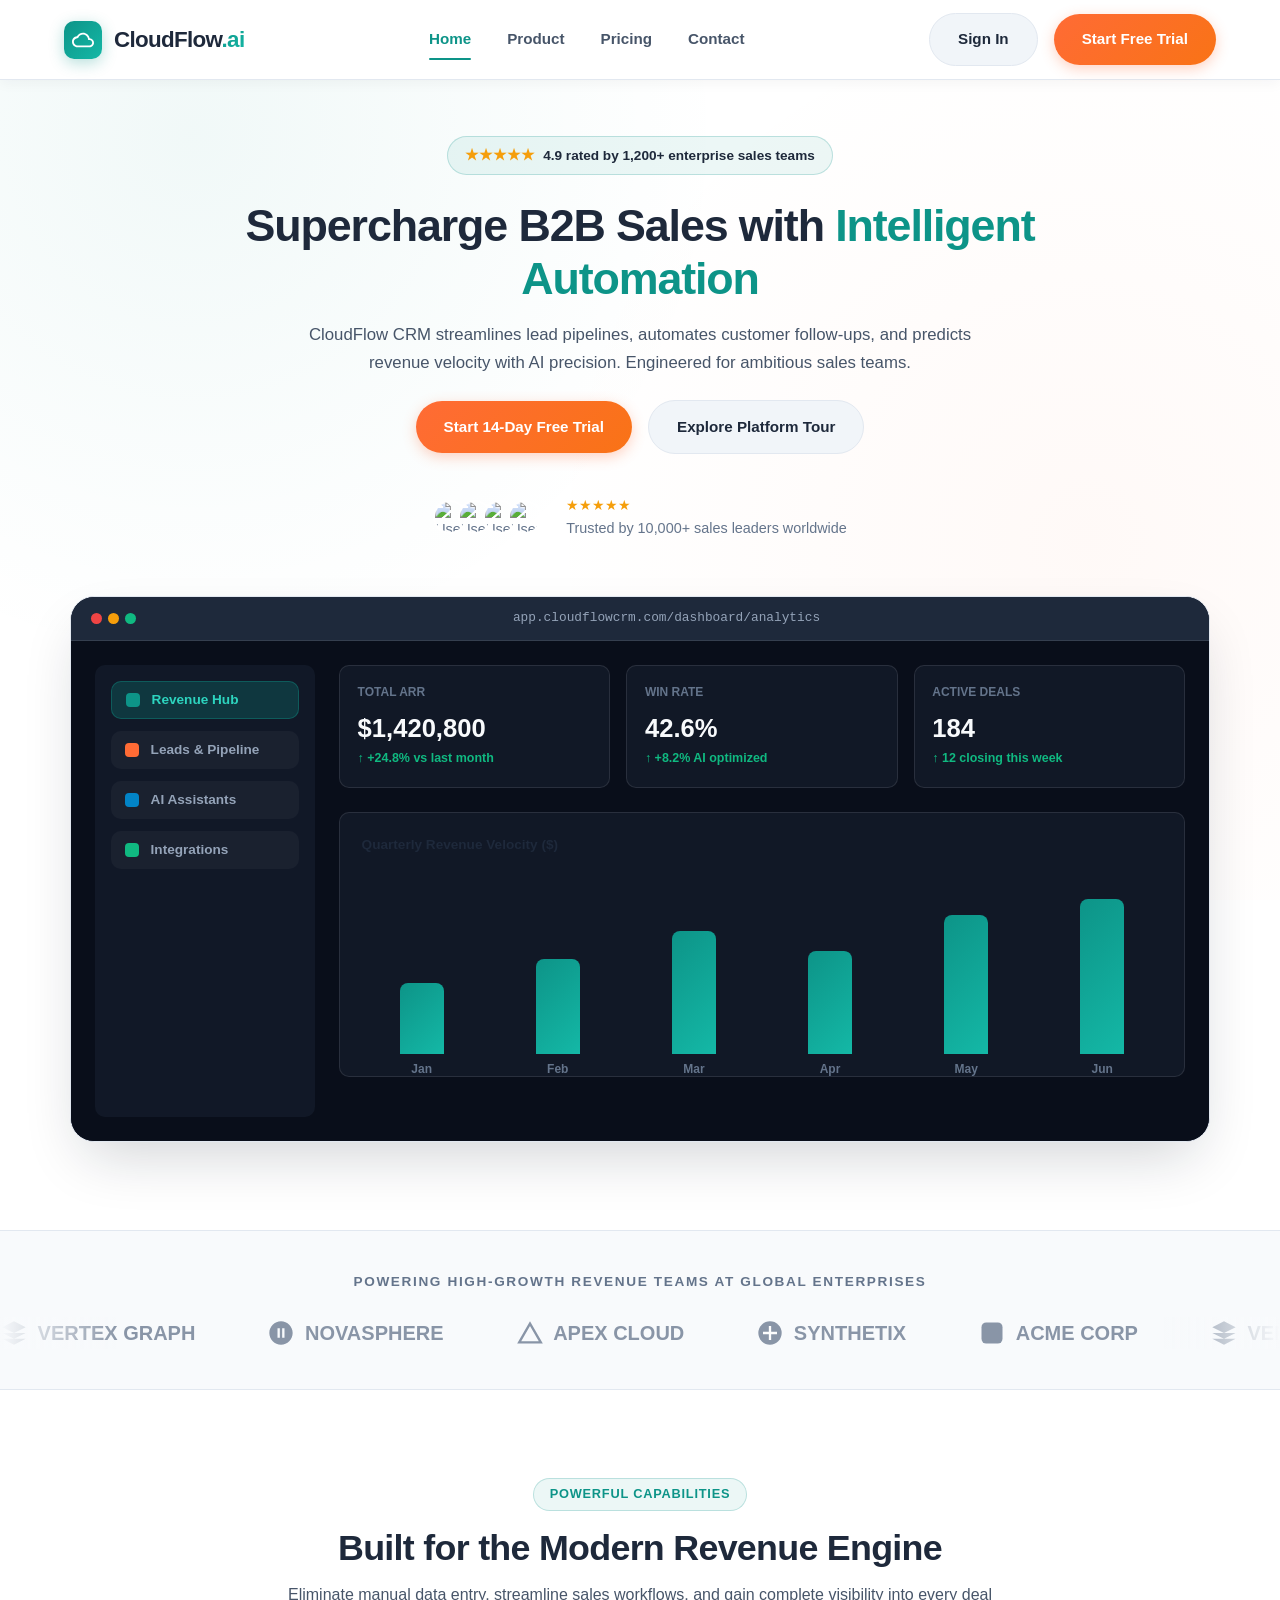
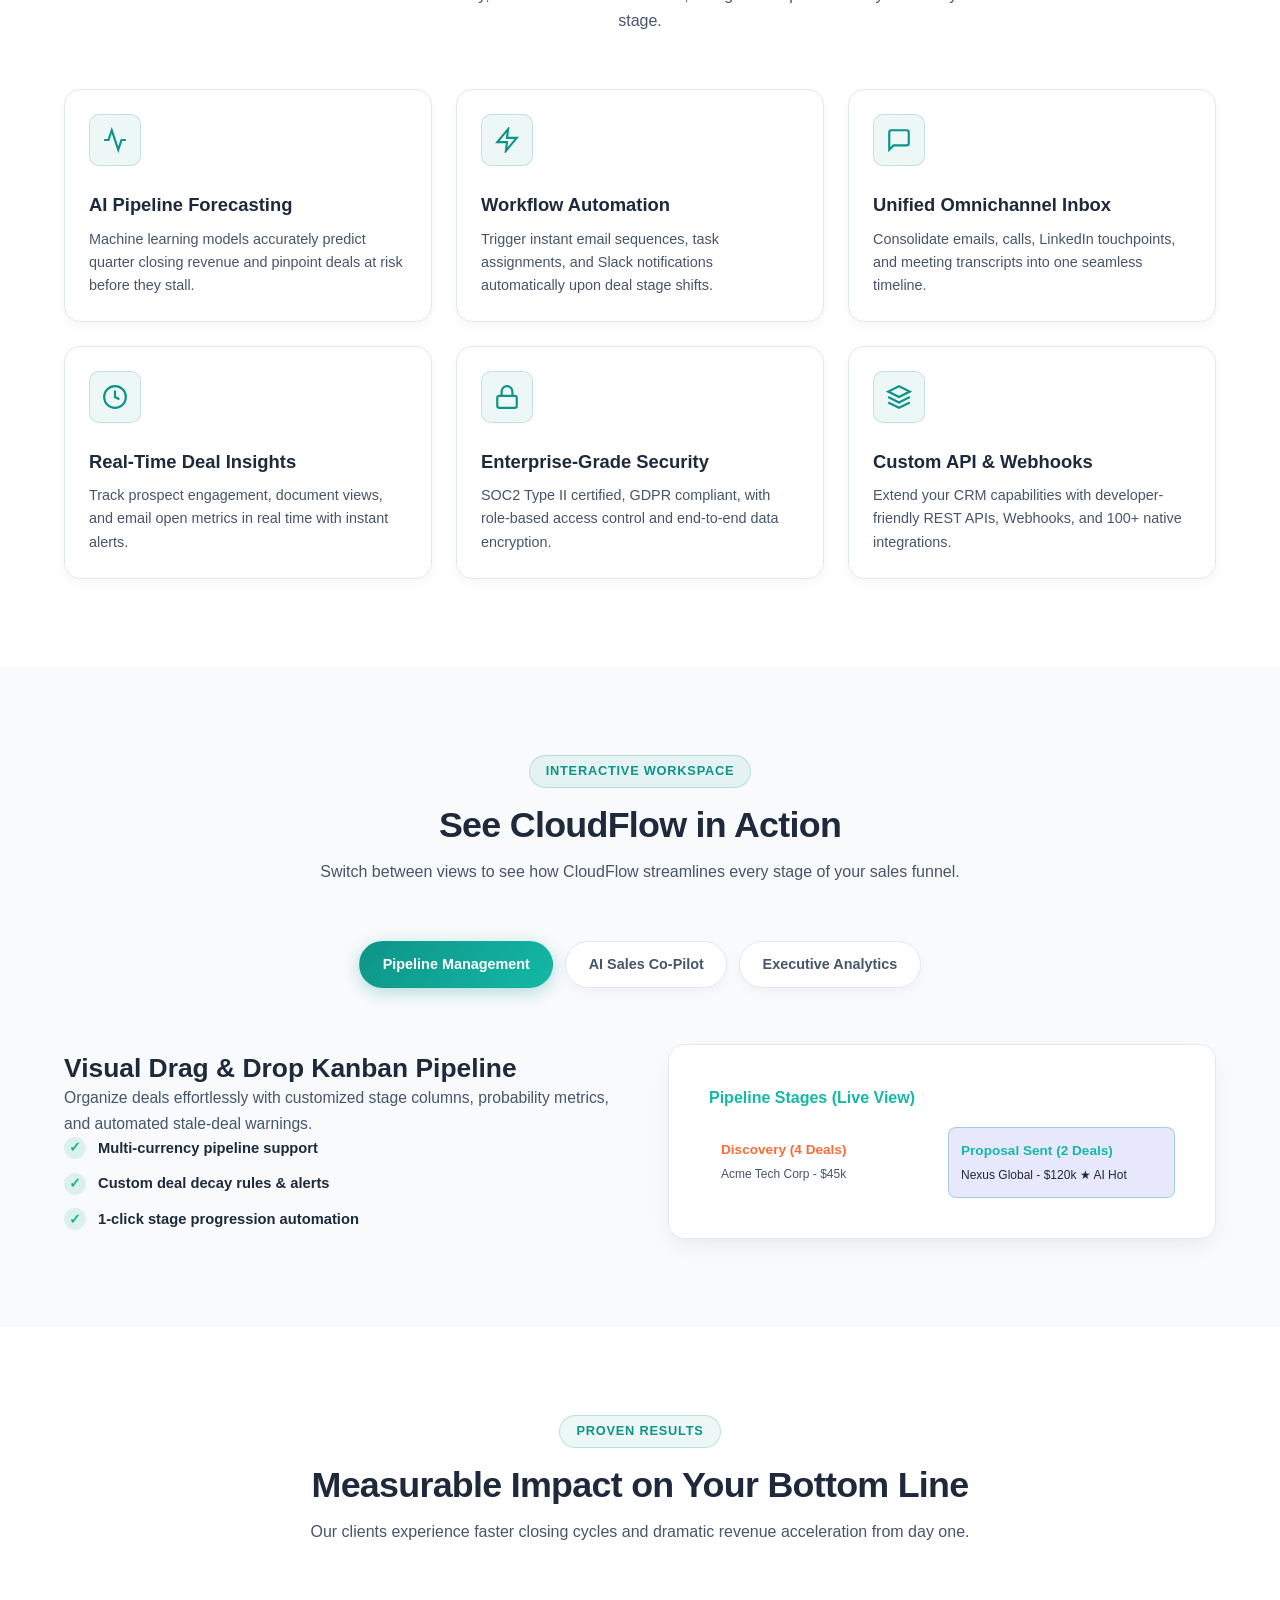
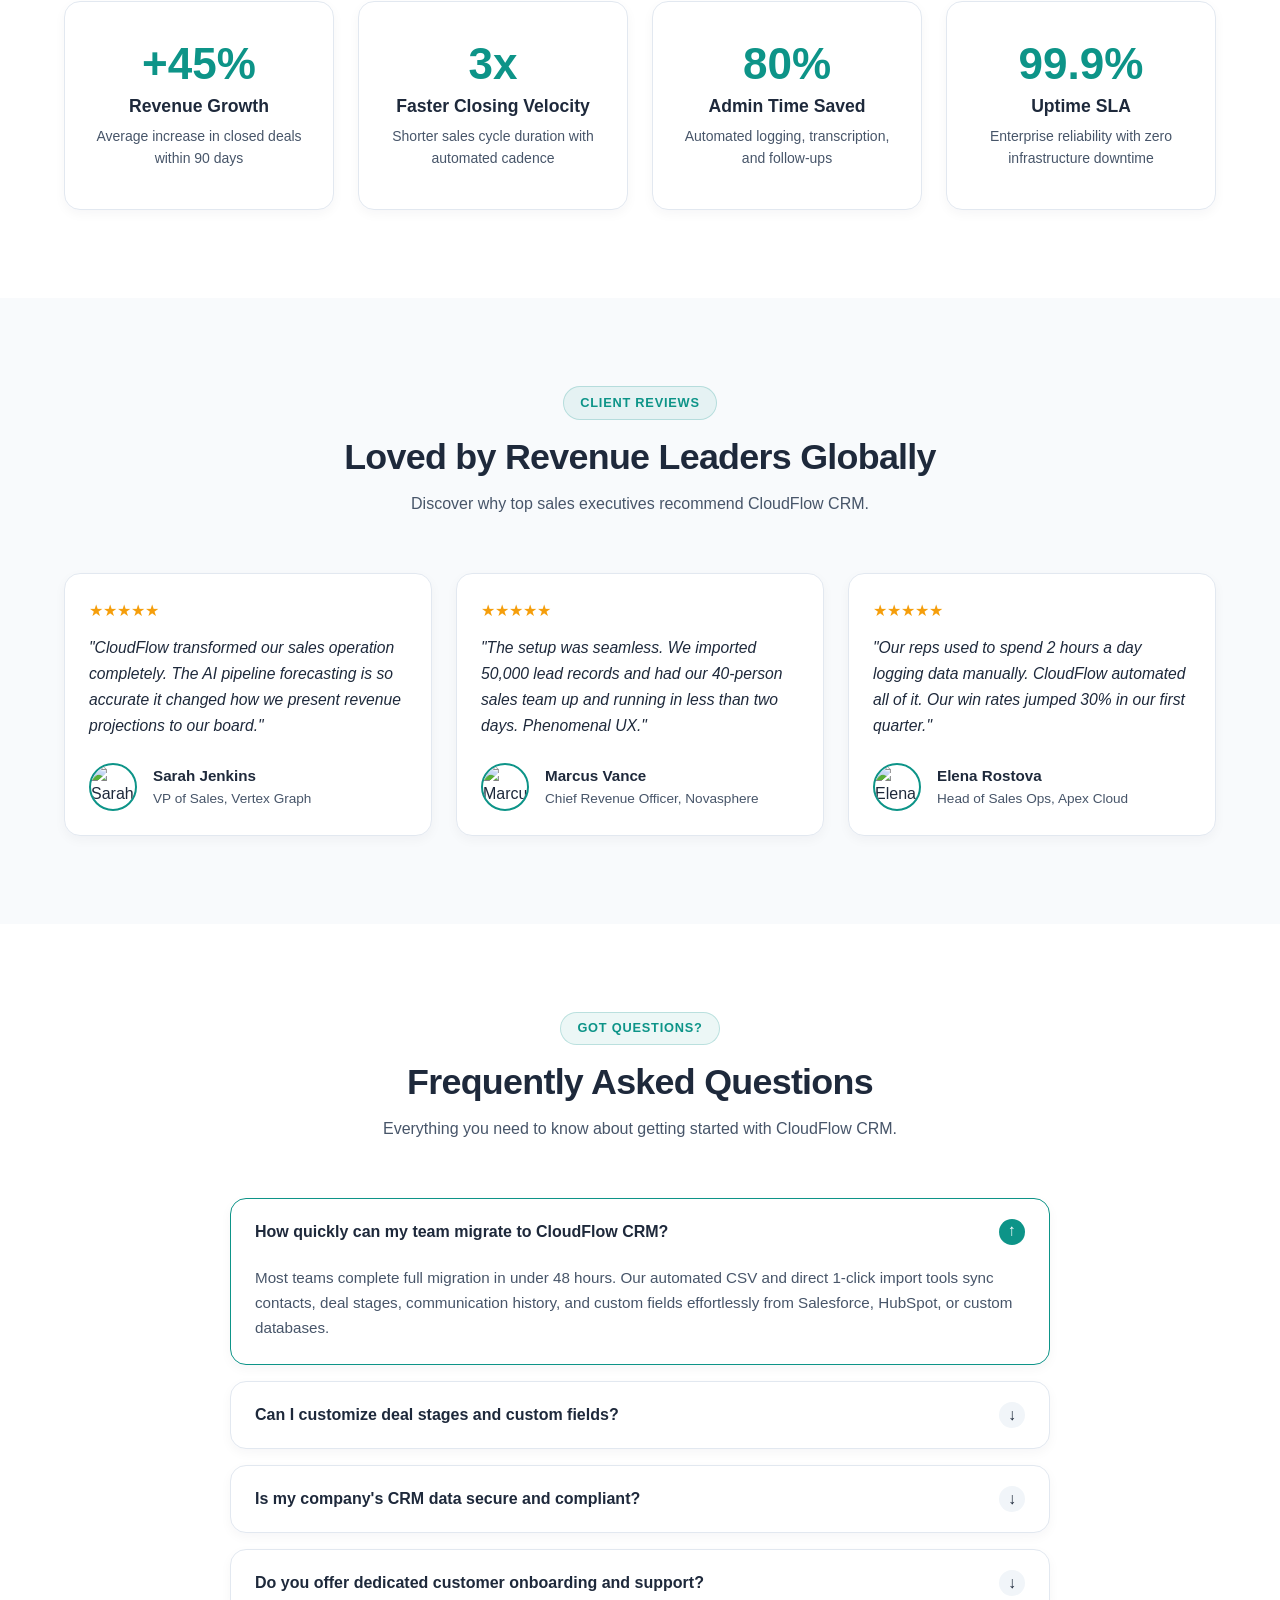
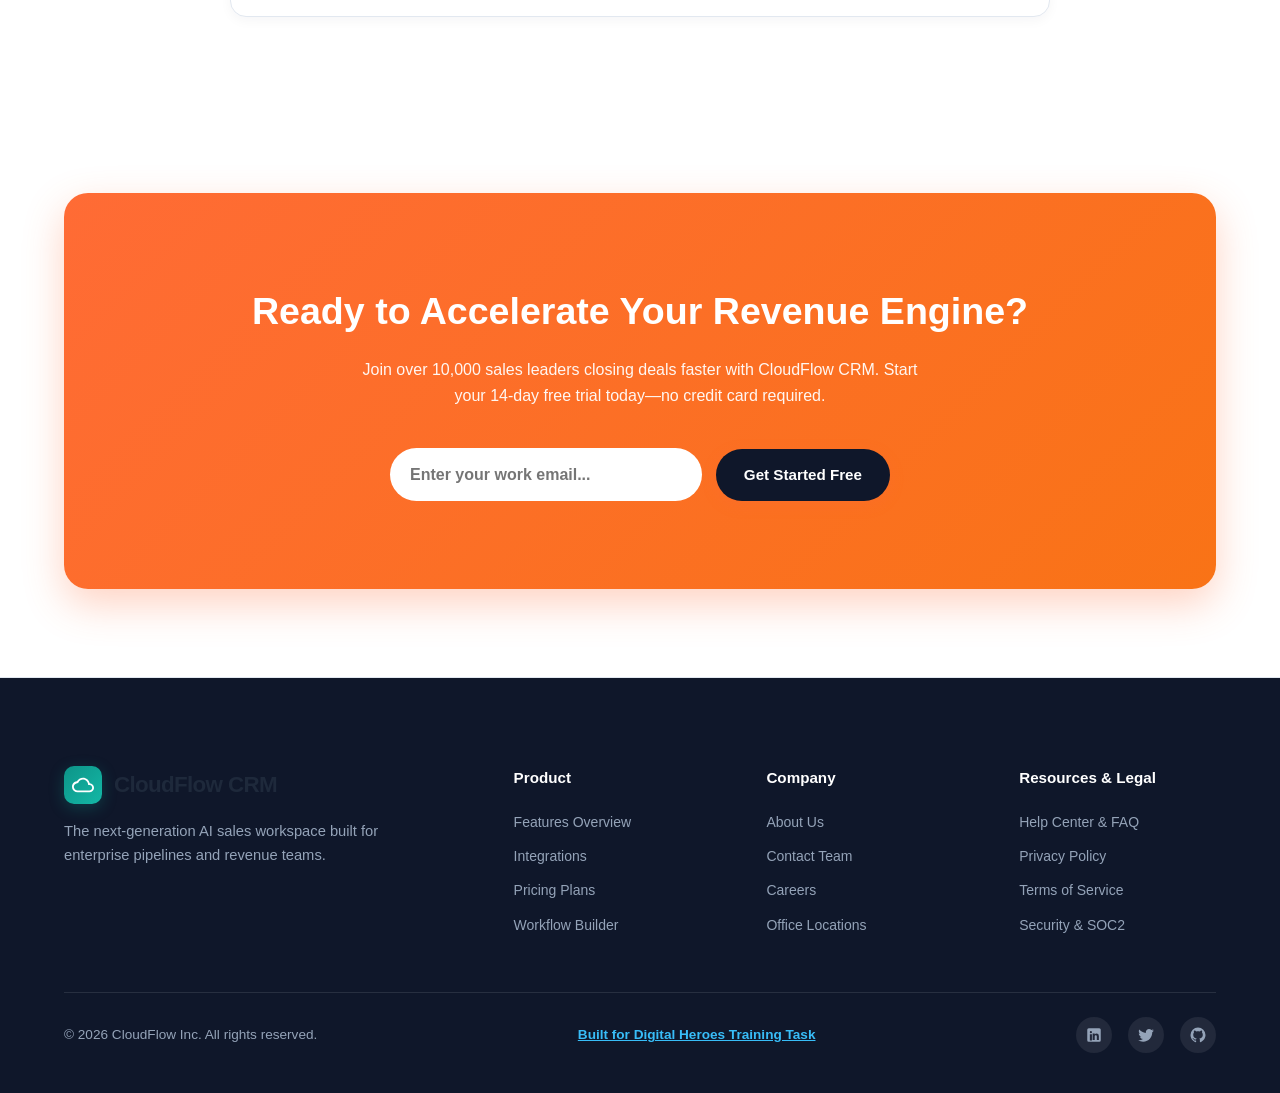
==== commit 63ce6ed4: "feat(theme): adopt Way2IT Techno Services design system, Ocean Teal & Coral color palette, and ratin" ====
--- a/cloudflow/index.html
+++ b/cloudflow/index.html
@@ -160,12 +160,11 @@
       <div class="container">
         <div class="hero-content">
           <div class="hero-badge">
-            <span class="pulse-dot"></span>
-            <span>CloudFlow 3.0 Released - Powered by AI</span>
+            <span class="stars">★★★★★</span> <span><b>4.9</b> rated by 1,200+ enterprise sales teams</span>
           </div>
 
           <h1 class="hero-title">
-            Supercharge B2B Sales with <span class="text-gradient-accent">Intelligent Automation</span>
+            Supercharge B2B Sales with <span class="text-teal">Intelligent Automation</span>
           </h1>
 
           <p class="hero-description">
--- a/cloudflow/css/style.css
+++ b/cloudflow/css/style.css
@@ -1,47 +1,48 @@
 /* ==========================================================================
-   CloudFlow CRM - Premium Enterprise B2B SaaS Design System
-   Architecture: Pure Vanilla CSS3 with Modern Tokens, Glassmorphism & Mesh Glow
-   Design Inspiration: Linear, Stripe, Raycast & Vercel
+   CloudFlow CRM - Way2IT Design System & Color Palette
+   Color Palette: Way2IT Deep Ocean Teal (#0D9488) + Vibrant Coral Orange (#FF6B35)
+   Design Style: Clean, High-Converting B2B SaaS Layout & Typography
    ========================================================================== */
 
 /* --------------------------------------------------------------------------
-   1. Design System Tokens & Root Variables
+   1. Design System Tokens & Root Variables (Way2IT Theme)
    -------------------------------------------------------------------------- */
 :root {
-  /* Ultra Dark B2B Palette */
-  --bg-dark: #070a12;
-  --bg-dark-elevated: #0f172a;
-  --bg-card: rgba(15, 23, 42, 0.65);
-  --bg-card-hover: rgba(30, 41, 59, 0.75);
-  --bg-glass: rgba(255, 255, 255, 0.03);
-  --bg-glass-strong: rgba(255, 255, 255, 0.07);
-
-  /* Brand Accents */
-  --primary: #6366f1;         /* Indigo */
-  --primary-hover: #4f46e5;
-  --primary-light: #818cf8;
-  --secondary: #06b6d4;       /* Cyan */
-  --accent-purple: #a855f7;    /* Purple */
-  --accent-pink: #ec4899;
+  /* Crisp Backgrounds */
+  --bg-dark: #ffffff;
+  --bg-dark-elevated: #f8fafc;
+  --bg-card: #ffffff;
+  --bg-card-hover: #ffffff;
+  --bg-glass: rgba(248, 250, 252, 0.85);
+  --bg-glass-strong: rgba(255, 255, 255, 0.95);
+
+  /* Way2IT Brand Palette */
+  --primary: #0d9488;         /* Deep Ocean Teal */
+  --primary-hover: #0f766e;
+  --primary-light: #14b8a6;   /* Bright Teal */
+  --secondary: #ff6b35;       /* Vibrant Coral Orange */
+  --secondary-hover: #f97316;
+  --accent-purple: #0284c7;    /* Bright Cyan Accent */
+  --accent-amber: #f59e0b;
   --success: #10b981;
   --warning: #f59e0b;
 
-  /* Premium Gradients */
-  --grad-primary: linear-gradient(135deg, #6366f1 0%, #a855f7 50%, #06b6d4 100%);
-  --grad-text: linear-gradient(135deg, #ffffff 40%, #94a3b8 100%);
-  --grad-text-accent: linear-gradient(135deg, #818cf8 0%, #c084fc 50%, #22d3ee 100%);
-  --grad-card-border: linear-gradient(135deg, rgba(99, 102, 241, 0.4) 0%, rgba(168, 85, 247, 0.2) 50%, rgba(6, 182, 212, 0.4) 100%);
-  --grad-glow: radial-gradient(circle at 50% 0%, rgba(99, 102, 241, 0.2), transparent 70%);
-
-  /* Neutrals */
-  --text-main: #f8fafc;
-  --text-muted: #94a3b8;
+  /* Gradients */
+  --grad-primary: linear-gradient(135deg, #ff6b35 0%, #f97316 100%);  /* Call To Action Coral Gradient */
+  --grad-teal: linear-gradient(135deg, #0d9488 0%, #14b8a6 100%);
+  --grad-text: linear-gradient(135deg, #0f172a 30%, #334155 100%);
+  --grad-text-accent: linear-gradient(135deg, #0d9488 0%, #14b8a6 50%, #0284c7 100%);
+  --grad-glow: radial-gradient(circle at 50% 0%, rgba(13, 148, 136, 0.1), transparent 70%);
+
+  /* High-Contrast Way2IT Text */
+  --text-main: #1e293b;
+  --text-muted: #475569;
   --text-subtle: #64748b;
-  --border-subtle: rgba(255, 255, 255, 0.08);
-  --border-highlight: rgba(99, 102, 241, 0.4);
+  --border-subtle: #e2e8f0;
+  --border-highlight: rgba(13, 148, 136, 0.3);
 
   /* Typography */
-  --font-family: 'Plus Jakarta Sans', -apple-system, BlinkMacSystemFont, sans-serif;
+  --font-family: 'Inter', 'Poppins', -apple-system, BlinkMacSystemFont, sans-serif;
   --font-mono: 'Fira Code', monospace;
 
   /* Spacing & Sizes */
@@ -49,30 +50,30 @@
   --space-sm: 1rem;
   --space-md: 1.5rem;
   --space-lg: 2.5rem;
-  --space-xl: 4rem;
-  --space-2xl: 6rem;
-  --container-max: 1240px;
+  --space-xl: 3.5rem;
+  --space-2xl: 5.5rem;
+  --container-max: 1200px;
   --header-height: 80px;
 
   /* Border Radii */
   --radius-sm: 10px;
-  --radius-md: 18px;
-  --radius-lg: 28px;
+  --radius-md: 16px;
+  --radius-lg: 24px;
   --radius-full: 9999px;
 
-  /* Shadows & Glows */
-  --shadow-sm: 0 4px 12px rgba(0, 0, 0, 0.4);
-  --shadow-md: 0 12px 30px -5px rgba(0, 0, 0, 0.6);
-  --shadow-lg: 0 30px 60px -15px rgba(0, 0, 0, 0.8);
-  --shadow-glow: 0 0 50px rgba(99, 102, 241, 0.35);
+  /* Soft Natural Shadows */
+  --shadow-sm: 0 4px 12px rgba(15, 23, 42, 0.04);
+  --shadow-md: 0 10px 25px -5px rgba(15, 23, 42, 0.07), 0 4px 6px -2px rgba(15, 23, 42, 0.02);
+  --shadow-lg: 0 20px 45px -10px rgba(15, 23, 42, 0.12);
+  --shadow-glow: 0 0 20px rgba(13, 148, 136, 0.08);
 
   /* Transitions */
   --transition-fast: 0.2s cubic-bezier(0.4, 0, 0.2, 1);
-  --transition-normal: 0.35s cubic-bezier(0.16, 1, 0.3, 1);
-}
-
-/* --------------------------------------------------------------------------
-   2. Reset & Grid Background Base
+  --transition-normal: 0.3s cubic-bezier(0.16, 1, 0.3, 1);
+}
+
+/* --------------------------------------------------------------------------
+   2. Reset & Way2IT Crisp Clean Layout
    -------------------------------------------------------------------------- */
 *, *::before, *::after {
   box-sizing: border-box;
@@ -97,11 +98,8 @@
   flex-direction: column;
   background: var(--bg-dark);
   background-image: 
-    linear-gradient(rgba(255, 255, 255, 0.02) 1px, transparent 1px),
-    linear-gradient(90deg, rgba(255, 255, 255, 0.02) 1px, transparent 1px),
-    radial-gradient(circle at 20% 20%, rgba(99, 102, 241, 0.12) 0%, transparent 40%),
-    radial-gradient(circle at 80% 60%, rgba(6, 182, 212, 0.08) 0%, transparent 45%);
-  background-size: 64px 64px, 64px 64px, 100% 100%, 100% 100%;
+    radial-gradient(circle at 15% 15%, rgba(13, 148, 136, 0.06) 0%, transparent 40%),
+    radial-gradient(circle at 85% 60%, rgba(255, 107, 53, 0.04) 0%, transparent 45%);
   background-attachment: fixed;
 }
 
@@ -124,9 +122,18 @@
 }
 
 :focus-visible {
-  outline: 2px solid var(--secondary);
+  outline: 2px solid var(--primary);
   outline-offset: 4px;
   border-radius: 4px;
+}
+
+/* Way2IT Teal Text Color Helper */
+.text-teal {
+  color: var(--primary) !important;
+}
+
+.text-orange {
+  color: var(--secondary) !important;
 }
 
 /* --------------------------------------------------------------------------
@@ -146,14 +153,14 @@
 }
 
 .text-gradient-accent {
-  background: var(--grad-text-accent);
+  background: var(--grad-teal);
   -webkit-background-clip: text;
   -webkit-text-fill-color: transparent;
 }
 
 .section-header {
   text-align: center;
-  max-width: 780px;
+  max-width: 720px;
   margin: 0 auto var(--space-xl) auto;
 }
 
@@ -161,50 +168,49 @@
   display: inline-flex;
   align-items: center;
   gap: 0.5rem;
-  padding: 0.4rem 1.1rem;
+  padding: 0.35rem 1rem;
   border-radius: var(--radius-full);
-  background: rgba(99, 102, 241, 0.12);
-  border: 1px solid rgba(99, 102, 241, 0.3);
-  color: var(--primary-light);
-  font-size: 0.85rem;
+  background: rgba(13, 148, 136, 0.08);
+  border: 1px solid rgba(13, 148, 136, 0.22);
+  color: var(--primary);
+  font-size: 0.8rem;
   font-weight: 700;
   letter-spacing: 0.06em;
   text-transform: uppercase;
   margin-bottom: var(--space-sm);
-  box-shadow: 0 0 15px rgba(99, 102, 241, 0.15);
 }
 
 .section-title {
-  font-size: clamp(2.2rem, 4vw, 3.25rem);
+  font-size: clamp(1.65rem, 2.8vw, 2.35rem);
   font-weight: 800;
-  line-height: 1.15;
-  letter-spacing: -0.03em;
-  margin-bottom: var(--space-sm);
+  line-height: 1.2;
+  letter-spacing: -0.02em;
+  color: var(--text-main);
+  margin-bottom: 0.75rem;
 }
 
 .section-subtitle {
-  font-size: 1.15rem;
+  font-size: 1rem;
   color: var(--text-muted);
-  line-height: 1.7;
-}
-
-/* Elevated Glass Card */
+  line-height: 1.6;
+}
+
+/* Crisp Elevated Card */
 .glass-card {
-  background: var(--bg-card);
-  backdrop-filter: blur(20px);
-  -webkit-backdrop-filter: blur(20px);
+  background: #ffffff;
   border: 1px solid var(--border-subtle);
   border-radius: var(--radius-md);
   padding: var(--space-md);
   transition: all var(--transition-normal);
   position: relative;
   overflow: hidden;
+  box-shadow: var(--shadow-sm);
 }
 
 .glass-card:hover {
-  transform: translateY(-5px);
-  border-color: var(--border-highlight);
-  box-shadow: var(--shadow-lg), 0 0 30px rgba(99, 102, 241, 0.2);
+  transform: translateY(-4px);
+  border-color: rgba(13, 148, 136, 0.25);
+  box-shadow: var(--shadow-md);
 }
 
 .glass-card::before {
@@ -213,8 +219,8 @@
   top: 0;
   left: 0;
   width: 100%;
-  height: 2px;
-  background: var(--grad-primary);
+  height: 3px;
+  background: var(--grad-teal);
   opacity: 0;
   transition: opacity var(--transition-normal);
 }
@@ -223,13 +229,13 @@
   opacity: 1;
 }
 
-/* High-End Button UI */
+/* High-End Way2IT Button UI */
 .btn {
   display: inline-flex;
   align-items: center;
   justify-content: center;
   gap: 0.75rem;
-  padding: 0.9rem 1.85rem;
+  padding: 0.85rem 1.75rem;
   font-size: 0.95rem;
   font-weight: 700;
   border-radius: var(--radius-full);
@@ -237,63 +243,74 @@
   white-space: nowrap;
 }
 
+/* Way2IT Primary Orange / Coral Action Button */
 .btn-primary {
   background: var(--grad-primary);
   color: #ffffff;
-  box-shadow: 0 4px 25px rgba(99, 102, 241, 0.45);
-  border: 1px solid rgba(255, 255, 255, 0.2);
+  box-shadow: 0 4px 14px rgba(255, 107, 53, 0.3);
+  border: none;
 }
 
 .btn-primary:hover {
   transform: translateY(-2px);
-  box-shadow: 0 8px 35px rgba(99, 102, 241, 0.65);
-  filter: brightness(1.12);
+  box-shadow: 0 6px 20px rgba(255, 107, 53, 0.4);
+  filter: brightness(1.05);
+}
+
+/* Way2IT Secondary Teal Button */
+.btn-teal {
+  background: var(--grad-teal);
+  color: #ffffff;
+  box-shadow: 0 4px 14px rgba(13, 148, 136, 0.25);
+  border: none;
+}
+
+.btn-teal:hover {
+  transform: translateY(-2px);
+  box-shadow: 0 6px 20px rgba(13, 148, 136, 0.35);
 }
 
 .btn-secondary {
-  background: var(--bg-glass-strong);
+  background: #f1f5f9;
   color: var(--text-main);
   border: 1px solid var(--border-subtle);
-  backdrop-filter: blur(12px);
 }
 
 .btn-secondary:hover {
-  background: rgba(255, 255, 255, 0.12);
-  border-color: rgba(255, 255, 255, 0.25);
+  background: #e2e8f0;
+  border-color: rgba(13, 148, 136, 0.3);
   transform: translateY(-2px);
 }
 
 .btn-outline {
   background: transparent;
-  color: var(--text-main);
-  border: 1px solid var(--border-highlight);
+  color: var(--primary);
+  border: 2px solid var(--primary);
 }
 
 .btn-outline:hover {
-  background: rgba(99, 102, 241, 0.12);
-  border-color: var(--primary-light);
-}
-
-/* --------------------------------------------------------------------------
-   4. Header & Glass Navbar
+  background: rgba(13, 148, 136, 0.08);
+}
+
+/* --------------------------------------------------------------------------
+   4. Header & Way2IT Clean Navbar
    -------------------------------------------------------------------------- */
 .header {
-  position: fixed;
+  position: sticky;
   top: 0;
   left: 0;
   width: 100%;
   height: var(--header-height);
   z-index: 1000;
   transition: all var(--transition-normal);
-}
-
-.header.scrolled {
-  background: rgba(7, 10, 18, 0.88);
-  backdrop-filter: blur(24px);
-  -webkit-backdrop-filter: blur(24px);
+  background: #ffffff;
   border-bottom: 1px solid var(--border-subtle);
   box-shadow: var(--shadow-sm);
+}
+
+.header.scrolled {
   height: 72px;
+  box-shadow: var(--shadow-md);
 }
 
 .nav-container {
@@ -310,17 +327,18 @@
   font-size: 1.4rem;
   font-weight: 800;
   letter-spacing: -0.03em;
+  color: var(--text-main);
 }
 
 .logo-icon {
   width: 38px;
   height: 38px;
   border-radius: var(--radius-sm);
-  background: var(--grad-primary);
+  background: var(--grad-teal);
   display: flex;
   align-items: center;
   justify-content: center;
-  box-shadow: 0 0 20px rgba(99, 102, 241, 0.6);
+  box-shadow: 0 4px 15px rgba(13, 148, 136, 0.3);
 }
 
 .logo-icon svg {
@@ -344,7 +362,7 @@
 }
 
 .nav-link:hover, .nav-link.active {
-  color: var(--text-main);
+  color: var(--primary);
 }
 
 .nav-link::after {
@@ -354,7 +372,7 @@
   left: 0;
   width: 0;
   height: 2px;
-  background: var(--grad-primary);
+  background: var(--primary);
   transition: width var(--transition-normal);
   border-radius: 2px;
 }
@@ -397,8 +415,7 @@
   width: 82%;
   max-width: 380px;
   height: 100vh;
-  background: rgba(15, 23, 42, 0.98);
-  backdrop-filter: blur(25px);
+  background: #ffffff;
   border-left: 1px solid var(--border-subtle);
   z-index: 1050;
   padding: var(--space-xl) var(--space-lg);
@@ -409,9 +426,7 @@
   box-shadow: var(--shadow-lg);
 }
 
-.mobile-nav.open {
-  right: 0;
-}
+.mobile-nav.open { right: 0; }
 
 .mobile-nav-links {
   display: flex;
@@ -421,14 +436,12 @@
 }
 
 .mobile-nav-link {
-  font-size: 1.25rem;
+  font-size: 1.2rem;
   font-weight: 700;
   color: var(--text-muted);
 }
 
-.mobile-nav-link.active, .mobile-nav-link:hover {
-  color: var(--primary-light);
-}
+.mobile-nav-link.active, .mobile-nav-link:hover { color: var(--primary); }
 
 .mobile-nav-actions {
   display: flex;
@@ -442,8 +455,7 @@
   left: 0;
   width: 100vw;
   height: 100vh;
-  background: rgba(0, 0, 0, 0.75);
-  backdrop-filter: blur(4px);
+  background: rgba(15, 23, 42, 0.4);
   z-index: 1040;
   opacity: 0;
   pointer-events: none;
@@ -456,10 +468,10 @@
 }
 
 /* --------------------------------------------------------------------------
-   5. Hero Section & Mockup Window
+   5. Hero Section & Way2IT Badge & Stats
    -------------------------------------------------------------------------- */
 .hero {
-  padding-top: calc(var(--header-height) + var(--space-xl));
+  padding-top: var(--space-xl);
   padding-bottom: var(--space-2xl);
   position: relative;
   overflow: hidden;
@@ -473,61 +485,53 @@
   width: 850px;
   height: 500px;
   background: var(--grad-glow);
-  filter: blur(90px);
+  filter: blur(80px);
   pointer-events: none;
   z-index: -1;
 }
 
 .hero-content {
   text-align: center;
-  max-width: 900px;
+  max-width: 880px;
   margin: 0 auto var(--space-xl) auto;
 }
 
+/* Way2IT Rating Badge Style */
 .hero-badge {
   display: inline-flex;
   align-items: center;
   gap: 0.5rem;
-  padding: 0.45rem 1.3rem;
+  padding: 0.4rem 1.1rem;
   border-radius: var(--radius-full);
-  background: rgba(99, 102, 241, 0.12);
-  border: 1px solid rgba(99, 102, 241, 0.3);
-  font-size: 0.875rem;
+  background: rgba(13, 148, 136, 0.08);
+  border: 1px solid rgba(13, 148, 136, 0.22);
+  font-size: 0.85rem;
   font-weight: 700;
-  color: var(--primary-light);
+  color: var(--text-main);
   margin-bottom: var(--space-md);
-  box-shadow: 0 0 25px rgba(99, 102, 241, 0.25);
-}
-
-.hero-badge span.pulse-dot {
-  width: 9px;
-  height: 9px;
-  border-radius: 50%;
-  background-color: var(--secondary);
-  box-shadow: 0 0 10px var(--secondary);
-  animation: pulseDot 2s infinite;
-}
-
-@keyframes pulseDot {
-  0% { transform: scale(0.95); box-shadow: 0 0 0 0 rgba(6, 182, 212, 0.7); }
-  70% { transform: scale(1.15); box-shadow: 0 0 0 10px rgba(6, 182, 212, 0); }
-  100% { transform: scale(0.95); box-shadow: 0 0 0 0 rgba(6, 182, 212, 0); }
+}
+
+.hero-badge .stars {
+  color: var(--accent-amber);
+  font-size: 0.95rem;
+  letter-spacing: 1px;
 }
 
 .hero-title {
-  font-size: clamp(2.75rem, 5.5vw, 4.5rem);
+  font-size: clamp(2rem, 3.5vw, 3.1rem);
   font-weight: 800;
-  line-height: 1.1;
-  letter-spacing: -0.035em;
-  margin-bottom: var(--space-md);
+  line-height: 1.18;
+  letter-spacing: -0.025em;
+  margin-bottom: var(--space-sm);
+  color: var(--text-main);
 }
 
 .hero-description {
-  font-size: 1.25rem;
+  font-size: 1.05rem;
   color: var(--text-muted);
-  line-height: 1.7;
-  max-width: 740px;
-  margin: 0 auto var(--space-lg) auto;
+  line-height: 1.65;
+  max-width: 680px;
+  margin: 0 auto var(--space-md) auto;
 }
 
 .hero-ctas {
@@ -548,30 +552,20 @@
   color: var(--text-subtle);
 }
 
-.avatar-group {
-  display: flex;
-  align-items: center;
-}
+.avatar-group { display: flex; align-items: center; }
 
 .avatar-group img {
   width: 34px;
   height: 34px;
   border-radius: 50%;
-  border: 2px solid var(--bg-dark);
+  border: 2px solid #ffffff;
   margin-left: -9px;
 }
 
-.avatar-group img:first-child {
-  margin-left: 0;
-}
-
-.rating-stars {
-  color: #f59e0b;
-  display: flex;
-  gap: 2px;
-}
-
-/* Dashboard Mockup Window */
+.avatar-group img:first-child { margin-left: 0; }
+.rating-stars { color: #f59e0b; display: flex; gap: 2px; }
+
+/* Dashboard Mockup Window (Dark Executive Contrast Interior) */
 .hero-mockup-wrapper {
   position: relative;
   max-width: 1140px;
@@ -579,41 +573,33 @@
 }
 
 .dashboard-window {
-  background: var(--bg-dark-elevated);
+  background: #0f172a;
   border-radius: var(--radius-lg);
   border: 1px solid var(--border-subtle);
-  box-shadow: 0 40px 100px -25px rgba(0, 0, 0, 0.9), 0 0 60px rgba(99, 102, 241, 0.25);
+  box-shadow: 0 25px 60px -15px rgba(15, 23, 42, 0.2);
   overflow: hidden;
   position: relative;
 }
 
 .window-header {
   height: 44px;
-  background: rgba(15, 23, 42, 0.9);
-  border-bottom: 1px solid var(--border-subtle);
+  background: #1e293b;
+  border-bottom: 1px solid rgba(255, 255, 255, 0.1);
   display: flex;
   align-items: center;
   padding: 0 1.25rem;
   gap: 0.5rem;
 }
 
-.window-dots {
-  display: flex;
-  gap: 6px;
-}
-
-.dot {
-  width: 11px;
-  height: 11px;
-  border-radius: 50%;
-}
+.window-dots { display: flex; gap: 6px; }
+.dot { width: 11px; height: 11px; border-radius: 50%; }
 .dot-red { background: #ef4444; }
 .dot-yellow { background: #f59e0b; }
 .dot-green { background: #10b981; }
 
 .window-title {
   font-size: 0.8rem;
-  color: var(--text-subtle);
+  color: #94a3b8;
   margin-left: auto;
   margin-right: auto;
   font-family: var(--font-mono);
@@ -627,6 +613,7 @@
   grid-template-columns: 220px 1fr;
   gap: var(--space-md);
   min-height: 500px;
+  color: #f8fafc;
 }
 
 .sidebar-mock {
@@ -647,7 +634,7 @@
   padding: 0 0.85rem;
   gap: 0.75rem;
   font-size: 0.85rem;
-  color: var(--text-muted);
+  color: #94a3b8;
   font-weight: 600;
   cursor: pointer;
   border: none;
@@ -658,43 +645,13 @@
 
 .side-item:hover {
   background: rgba(255, 255, 255, 0.08);
-  color: var(--text-main);
+  color: #ffffff;
 }
 
 .side-item.active {
-  background: rgba(99, 102, 241, 0.2);
-  color: var(--primary-light);
-  border: 1px solid rgba(99, 102, 241, 0.4);
-}
-
-.dash-view {
-  display: none;
-  animation: fadeIn 0.35s ease forwards;
-}
-
-.dash-view.active {
-  display: flex;
-  flex-direction: column;
-  gap: var(--space-md);
-}
-
-.ai-prompt-pill {
-  padding: 0.35rem 0.85rem;
-  border-radius: var(--radius-full);
-  background: rgba(255, 255, 255, 0.06);
-  border: 1px solid var(--border-subtle);
-  color: var(--text-muted);
-  font-size: 0.78rem;
-  font-weight: 700;
-  cursor: pointer;
-  transition: all var(--transition-fast);
-}
-
-.ai-prompt-pill:hover, .ai-prompt-pill.active {
-  background: var(--accent-purple);
-  color: #ffffff;
-  border-color: transparent;
-  box-shadow: 0 0 15px rgba(168, 85, 247, 0.45);
+  background: rgba(13, 148, 136, 0.25);
+  color: #2dd4bf;
+  border: 1px solid rgba(13, 148, 136, 0.4);
 }
 
 .side-item-icon {
@@ -718,14 +675,14 @@
 
 .metric-mini-card {
   background: rgba(30, 41, 59, 0.4);
-  border: 1px solid var(--border-subtle);
+  border: 1px solid rgba(255, 255, 255, 0.1);
   border-radius: var(--radius-sm);
   padding: 1.1rem;
 }
 
 .metric-mini-title {
   font-size: 0.75rem;
-  color: var(--text-subtle);
+  color: #64748b;
   text-transform: uppercase;
   font-weight: 700;
   margin-bottom: 0.35rem;
@@ -734,21 +691,18 @@
 .metric-mini-val {
   font-size: 1.6rem;
   font-weight: 800;
-  color: var(--text-main);
+  color: #f8fafc;
 }
 
 .metric-mini-change {
   font-size: 0.78rem;
-  color: var(--success);
+  color: #10b981;
   font-weight: 600;
-  display: flex;
-  align-items: center;
-  gap: 0.25rem;
 }
 
 .chart-mock {
   background: rgba(30, 41, 59, 0.4);
-  border: 1px solid var(--border-subtle);
+  border: 1px solid rgba(255, 255, 255, 0.1);
   border-radius: var(--radius-sm);
   padding: 1.35rem;
   flex-grow: 1;
@@ -756,7 +710,6 @@
   flex-direction: column;
   justify-content: flex-end;
   position: relative;
-  overflow: hidden;
 }
 
 .chart-bars {
@@ -771,11 +724,9 @@
 .bar {
   width: 100%;
   max-width: 44px;
-  background: var(--grad-primary);
+  background: var(--grad-teal);
   border-radius: 8px 8px 0 0;
-  transition: height 1s ease;
   position: relative;
-  box-shadow: 0 0 15px rgba(99, 102, 241, 0.3);
 }
 
 .bar::after {
@@ -785,8 +736,30 @@
   left: 50%;
   transform: translateX(-50%);
   font-size: 0.75rem;
-  color: var(--text-subtle);
+  color: #64748b;
   font-weight: 600;
+}
+
+.dash-view { display: none; animation: fadeIn 0.35s ease forwards; }
+.dash-view.active { display: flex; flex-direction: column; gap: var(--space-md); }
+
+.ai-prompt-pill {
+  padding: 0.35rem 0.85rem;
+  border-radius: var(--radius-full);
+  background: rgba(255, 255, 255, 0.08);
+  border: 1px solid rgba(255, 255, 255, 0.15);
+  color: #94a3b8;
+  font-size: 0.78rem;
+  font-weight: 700;
+  cursor: pointer;
+  transition: all var(--transition-fast);
+}
+
+.ai-prompt-pill:hover, .ai-prompt-pill.active {
+  background: var(--primary);
+  color: #ffffff;
+  border-color: transparent;
+  box-shadow: 0 0 15px rgba(13, 148, 136, 0.5);
 }
 
 /* --------------------------------------------------------------------------
@@ -796,7 +769,7 @@
   padding: var(--space-lg) 0;
   border-top: 1px solid var(--border-subtle);
   border-bottom: 1px solid var(--border-subtle);
-  background: rgba(15, 23, 42, 0.3);
+  background: #f8fafc;
 }
 
 .trusted-label {
@@ -826,15 +799,8 @@
   pointer-events: none;
 }
 
-.marquee-container::before {
-  left: 0;
-  background: linear-gradient(to right, var(--bg-dark), transparent);
-}
-
-.marquee-container::after {
-  right: 0;
-  background: linear-gradient(to left, var(--bg-dark), transparent);
-}
+.marquee-container::before { left: 0; background: linear-gradient(to right, #f8fafc, transparent); }
+.marquee-container::after { right: 0; background: linear-gradient(to left, #f8fafc, transparent); }
 
 .marquee-track {
   display: flex;
@@ -855,300 +821,181 @@
   font-size: 1.25rem;
   font-weight: 800;
   color: var(--text-subtle);
-  opacity: 0.65;
+  opacity: 0.75;
   transition: opacity var(--transition-fast);
 }
 
-.company-logo:hover {
-  opacity: 1;
-  color: var(--text-main);
-}
-
-.company-logo svg {
-  width: 28px;
-  height: 28px;
-  fill: currentColor;
-}
+.company-logo:hover { opacity: 1; color: var(--text-main); }
+.company-logo svg { width: 28px; height: 28px; fill: currentColor; }
 
 /* --------------------------------------------------------------------------
    7. Features Grid & Cards
    -------------------------------------------------------------------------- */
-.features-section {
-  padding: var(--space-2xl) 0;
-  position: relative;
-}
+.features-section { padding: var(--space-2xl) 0; position: relative; }
 
 .features-grid {
   display: grid;
-  grid-template-columns: repeat(auto-fit, minmax(340px, 1fr));
+  grid-template-columns: repeat(auto-fit, minmax(320px, 1fr));
   gap: var(--space-md);
 }
 
 .feature-icon-wrapper {
-  width: 56px;
-  height: 56px;
+  width: 52px;
+  height: 52px;
   border-radius: var(--radius-sm);
-  background: rgba(99, 102, 241, 0.12);
-  border: 1px solid rgba(99, 102, 241, 0.3);
+  background: rgba(13, 148, 136, 0.08);
+  border: 1px solid rgba(13, 148, 136, 0.2);
   display: flex;
   align-items: center;
   justify-content: center;
   margin-bottom: var(--space-md);
-  color: var(--primary-light);
-  transition: transform var(--transition-normal), background var(--transition-normal);
+  color: var(--primary);
+  transition: all var(--transition-normal);
 }
 
 .glass-card:hover .feature-icon-wrapper {
-  transform: scale(1.1) rotate(4deg);
-  background: var(--grad-primary);
+  transform: scale(1.06);
+  background: var(--grad-teal);
   color: #ffffff;
-  box-shadow: 0 0 20px rgba(99, 102, 241, 0.4);
-}
-
-.feature-icon-wrapper svg {
-  width: 28px;
-  height: 28px;
-  stroke: currentColor;
-  stroke-width: 2;
-  fill: none;
-}
-
-.feature-title {
-  font-size: 1.35rem;
-  font-weight: 800;
-  margin-bottom: 0.75rem;
-}
-
-.feature-desc {
-  color: var(--text-muted);
-  font-size: 0.95rem;
-  line-height: 1.65;
-}
+  box-shadow: 0 4px 14px rgba(13, 148, 136, 0.25);
+}
+
+.feature-icon-wrapper svg { width: 26px; height: 26px; stroke: currentColor; stroke-width: 2; fill: none; }
+.feature-title { font-size: 1.15rem; font-weight: 800; margin-bottom: 0.5rem; color: var(--text-main); }
+.feature-desc { color: var(--text-muted); font-size: 0.9rem; line-height: 1.6; }
 
 /* --------------------------------------------------------------------------
    8. Product Interactive Tabs
    -------------------------------------------------------------------------- */
-.interactive-preview {
-  padding: var(--space-2xl) 0;
-  background: rgba(15, 23, 42, 0.25);
-}
+.interactive-preview { padding: var(--space-2xl) 0; background: #f8fafc; }
 
 .tabs-header {
   display: flex;
   justify-content: center;
-  gap: 1rem;
+  gap: 0.75rem;
   margin-bottom: var(--space-xl);
   flex-wrap: wrap;
 }
 
 .tab-btn {
-  padding: 0.8rem 1.65rem;
+  padding: 0.7rem 1.4rem;
   border-radius: var(--radius-full);
-  background: var(--bg-card);
+  background: #ffffff;
   border: 1px solid var(--border-subtle);
   color: var(--text-muted);
   font-weight: 700;
-  font-size: 0.95rem;
+  font-size: 0.9rem;
+  box-shadow: var(--shadow-sm);
   transition: all var(--transition-normal);
 }
 
 .tab-btn:hover, .tab-btn.active {
-  background: var(--grad-primary);
+  background: var(--grad-teal);
   color: #ffffff;
   border-color: transparent;
-  box-shadow: 0 4px 25px rgba(99, 102, 241, 0.4);
-}
-
-.tab-content {
-  display: none;
-  animation: fadeIn 0.4s ease forwards;
-}
-
-.tab-content.active {
-  display: grid;
-  grid-template-columns: 1fr 1fr;
-  gap: var(--space-xl);
-  align-items: center;
-}
+  box-shadow: 0 4px 16px rgba(13, 148, 136, 0.3);
+}
+
+.tab-content { display: none; animation: fadeIn 0.4s ease forwards; }
+.tab-content.active { display: grid; grid-template-columns: 1fr 1fr; gap: var(--space-xl); align-items: center; }
 
 @keyframes fadeIn {
-  from { opacity: 0; transform: translateY(12px); }
+  from { opacity: 0; transform: translateY(10px); }
   to { opacity: 1; transform: translateY(0); }
 }
 
-.tab-text h3 {
-  font-size: 2.1rem;
-  font-weight: 800;
-  line-height: 1.2;
-}
-
-.tab-text p {
-  color: var(--text-muted);
-  font-size: 1.05rem;
-  line-height: 1.7;
-}
-
-.tab-checklist {
-  display: flex;
-  flex-direction: column;
-  gap: 0.85rem;
-}
-
-.tab-checklist-item {
-  display: flex;
-  align-items: center;
-  gap: 0.75rem;
-  font-weight: 700;
-  color: var(--text-main);
-}
+.tab-text h3 { font-size: 1.65rem; font-weight: 800; line-height: 1.25; color: var(--text-main); }
+.tab-text p { color: var(--text-muted); font-size: 0.98rem; line-height: 1.65; }
+.tab-checklist { display: flex; flex-direction: column; gap: 0.75rem; }
+.tab-checklist-item { display: flex; align-items: center; gap: 0.75rem; font-weight: 700; font-size: 0.92rem; color: var(--text-main); }
 
 .check-icon {
-  width: 24px;
-  height: 24px;
+  width: 22px;
+  height: 22px;
   border-radius: 50%;
-  background: rgba(16, 185, 129, 0.15);
+  background: rgba(16, 185, 129, 0.12);
   color: var(--success);
   display: flex;
   align-items: center;
   justify-content: center;
-  font-size: 0.9rem;
+  font-size: 0.85rem;
 }
 
 .tab-visual-card {
-  background: var(--bg-dark-elevated);
+  background: #ffffff;
   border: 1px solid var(--border-subtle);
   border-radius: var(--radius-md);
   padding: var(--space-lg);
-  box-shadow: var(--shadow-lg);
+  box-shadow: var(--shadow-md);
 }
 
 /* --------------------------------------------------------------------------
    9. Metrics & Benefits
    -------------------------------------------------------------------------- */
-.benefits-section {
-  padding: var(--space-2xl) 0;
-}
+.benefits-section { padding: var(--space-2xl) 0; }
 
 .metrics-grid {
   display: grid;
-  grid-template-columns: repeat(auto-fit, minmax(240px, 1fr));
+  grid-template-columns: repeat(auto-fit, minmax(220px, 1fr));
   gap: var(--space-md);
   margin-top: var(--space-xl);
 }
 
-.metric-card {
-  text-align: center;
-  padding: var(--space-lg) var(--space-md);
-}
+.metric-card { text-align: center; padding: var(--space-lg) var(--space-md); }
 
 .metric-number {
-  font-size: 3.6rem;
+  font-size: 2.75rem;
   font-weight: 800;
   line-height: 1;
-  background: var(--grad-text-accent);
-  -webkit-background-clip: text;
-  -webkit-text-fill-color: transparent;
-  margin-bottom: 0.5rem;
-}
-
-.metric-label {
-  font-size: 1.15rem;
-  font-weight: 700;
-  margin-bottom: 0.25rem;
-}
-
-.metric-sub {
-  font-size: 0.875rem;
-  color: var(--text-muted);
-}
+  color: var(--primary);
+  margin-bottom: 0.4rem;
+}
+
+.metric-label { font-size: 1.1rem; font-weight: 700; color: var(--text-main); margin-bottom: 0.25rem; }
+.metric-sub { font-size: 0.875rem; color: var(--text-muted); }
 
 /* --------------------------------------------------------------------------
    10. Testimonials
    -------------------------------------------------------------------------- */
-.testimonials-section {
-  padding: var(--space-2xl) 0;
-  background: rgba(15, 23, 42, 0.3);
-}
+.testimonials-section { padding: var(--space-2xl) 0; background: #f8fafc; }
 
 .testimonials-grid {
   display: grid;
-  grid-template-columns: repeat(auto-fit, minmax(320px, 1fr));
+  grid-template-columns: repeat(auto-fit, minmax(300px, 1fr));
   gap: var(--space-md);
 }
 
-.testimonial-card {
-  display: flex;
-  flex-direction: column;
-  justify-content: space-between;
-  height: 100%;
-}
-
-.testimonial-quote {
-  font-size: 1.02rem;
-  color: var(--text-main);
-  line-height: 1.65;
-  margin-bottom: var(--space-md);
-  font-style: italic;
-}
-
-.testimonial-author {
-  display: flex;
-  align-items: center;
-  gap: 1rem;
-}
-
-.author-avatar {
-  width: 50px;
-  height: 50px;
-  border-radius: 50%;
-  object-fit: cover;
-  border: 2px solid var(--border-highlight);
-}
-
-.author-info h4 {
-  font-size: 1rem;
-  font-weight: 800;
-}
-
-.author-info p {
-  font-size: 0.85rem;
-  color: var(--text-muted);
-}
+.testimonial-card { display: flex; flex-direction: column; justify-content: space-between; height: 100%; }
+.testimonial-quote { font-size: 0.98rem; color: var(--text-main); line-height: 1.65; margin-bottom: var(--space-md); font-style: italic; }
+.testimonial-author { display: flex; align-items: center; gap: 1rem; }
+.author-avatar { width: 48px; height: 48px; border-radius: 50%; object-fit: cover; border: 2px solid var(--primary); }
+.author-info h4 { font-size: 0.95rem; font-weight: 800; color: var(--text-main); }
+.author-info p { font-size: 0.85rem; color: var(--text-muted); }
 
 /* --------------------------------------------------------------------------
    11. FAQ Accordions
    -------------------------------------------------------------------------- */
-.faq-section {
-  padding: var(--space-2xl) 0;
-}
-
-.faq-list {
-  max-width: 820px;
-  margin: 0 auto;
-  display: flex;
-  flex-direction: column;
-  gap: var(--space-sm);
-}
+.faq-section { padding: var(--space-2xl) 0; }
+.faq-list { max-width: 820px; margin: 0 auto; display: flex; flex-direction: column; gap: var(--space-sm); }
 
 .faq-item {
   border-radius: var(--radius-md);
-  background: var(--bg-card);
+  background: #ffffff;
   border: 1px solid var(--border-subtle);
   overflow: hidden;
+  box-shadow: var(--shadow-sm);
   transition: border-color var(--transition-normal);
 }
 
-.faq-item.active {
-  border-color: var(--border-highlight);
-}
+.faq-item.active { border-color: var(--primary); }
 
 .faq-question {
   width: 100%;
-  padding: 1.35rem 1.65rem;
+  padding: 1.25rem 1.5rem;
   display: flex;
   align-items: center;
   justify-content: space-between;
-  font-size: 1.1rem;
+  font-size: 1rem;
   font-weight: 700;
   text-align: left;
   cursor: pointer;
@@ -1159,39 +1006,31 @@
   width: 26px;
   height: 26px;
   border-radius: 50%;
-  background: rgba(255, 255, 255, 0.05);
+  background: #f1f5f9;
   display: flex;
   align-items: center;
   justify-content: center;
   transition: transform var(--transition-normal), background var(--transition-normal);
 }
 
-.faq-item.active .faq-toggle-icon {
-  transform: rotate(180deg);
-  background: var(--primary);
-  color: #ffffff;
-}
+.faq-item.active .faq-toggle-icon { transform: rotate(180deg); background: var(--primary); color: #ffffff; }
 
 .faq-answer {
   max-height: 0;
   overflow: hidden;
   transition: max-height 0.35s cubic-bezier(0, 1, 0, 1), padding 0.35s ease;
-  padding: 0 1.65rem;
+  padding: 0 1.5rem;
   color: var(--text-muted);
-  line-height: 1.7;
-}
-
-.faq-item.active .faq-answer {
-  max-height: 300px;
-  padding: 0 1.65rem 1.65rem 1.65rem;
-}
-
-/* --------------------------------------------------------------------------
-   12. CTA Banner Section
-   -------------------------------------------------------------------------- */
-.cta-section {
-  padding: var(--space-2xl) 0;
-}
+  line-height: 1.65;
+  font-size: 0.95rem;
+}
+
+.faq-item.active .faq-answer { max-height: 300px; padding: 0 1.5rem 1.5rem 1.5rem; }
+
+/* --------------------------------------------------------------------------
+   12. Way2IT Call-to-Action Coral Banner
+   -------------------------------------------------------------------------- */
+.cta-section { padding: var(--space-2xl) 0; }
 
 .cta-box {
   background: var(--grad-primary);
@@ -1200,469 +1039,137 @@
   text-align: center;
   position: relative;
   overflow: hidden;
-  box-shadow: 0 25px 60px rgba(99, 102, 241, 0.45);
-}
-
-.cta-title {
-  font-size: clamp(2.1rem, 4vw, 3.1rem);
-  font-weight: 800;
-  color: #ffffff;
-  margin-bottom: var(--space-sm);
-}
-
-.cta-desc {
-  font-size: 1.15rem;
-  color: rgba(255, 255, 255, 0.92);
-  max-width: 620px;
-  margin: 0 auto var(--space-lg) auto;
-}
-
-.cta-form {
-  display: flex;
-  align-items: center;
-  justify-content: center;
-  gap: 0.85rem;
-  max-width: 520px;
-  margin: 0 auto;
-  flex-wrap: wrap;
-}
-
-.cta-input {
-  flex-grow: 1;
-  padding: 0.95rem 1.35rem;
-  border-radius: var(--radius-full);
-  background: rgba(255, 255, 255, 0.96);
-  color: #0f172a;
-  font-weight: 600;
-  border: none;
-}
-
-/* --------------------------------------------------------------------------
-   13. Form Elements & Status Feedback Alerts
-   -------------------------------------------------------------------------- */
-.contact-form {
-  display: flex;
-  flex-direction: column;
-  gap: 1.25rem;
-}
-
-.form-group {
-  display: flex;
-  flex-direction: column;
-  gap: 0.5rem;
-}
-
-.form-group label {
-  font-size: 0.9rem;
-  font-weight: 700;
-  color: var(--text-main);
-}
+  box-shadow: 0 15px 40px rgba(255, 107, 53, 0.3);
+}
+
+.cta-title { font-size: clamp(1.75rem, 3vw, 2.35rem); font-weight: 800; color: #ffffff; margin-bottom: var(--space-sm); }
+.cta-desc { font-size: 1rem; color: rgba(255, 255, 255, 0.94); max-width: 580px; margin: 0 auto var(--space-lg) auto; }
+.cta-form { display: flex; align-items: center; justify-content: center; gap: 0.85rem; max-width: 500px; margin: 0 auto; flex-wrap: wrap; }
+.cta-input { flex-grow: 1; padding: 0.85rem 1.25rem; border-radius: var(--radius-full); background: #ffffff; color: #0f172a; font-weight: 600; border: none; }
+
+/* --------------------------------------------------------------------------
+   13. Form Elements & Status Alerts
+   -------------------------------------------------------------------------- */
+.contact-form { display: flex; flex-direction: column; gap: 1.1rem; }
+.form-group { display: flex; flex-direction: column; gap: 0.4rem; }
+.form-group label { font-size: 0.875rem; font-weight: 700; color: var(--text-main); }
 
 .form-input, .form-textarea, .form-select {
   width: 100%;
-  padding: 0.9rem 1.15rem;
+  padding: 0.85rem 1.1rem;
   border-radius: var(--radius-sm);
-  background: rgba(15, 23, 42, 0.85);
+  background: #f8fafc;
   border: 1px solid var(--border-subtle);
   color: var(--text-main);
   transition: all var(--transition-fast);
 }
 
 .form-input:focus, .form-textarea:focus, .form-select:focus {
+  background: #ffffff;
   border-color: var(--primary);
-  box-shadow: 0 0 0 3px rgba(99, 102, 241, 0.3);
-}
-
-.form-status {
-  padding: 1rem 1.25rem;
-  border-radius: var(--radius-sm);
-  display: none;
-  font-weight: 600;
-  font-size: 0.95rem;
-}
-
-.form-status.success {
-  display: block;
-  background: rgba(16, 185, 129, 0.15);
-  border: 1px solid rgba(16, 185, 129, 0.4);
-  color: var(--success);
-}
-
-.form-status.error {
-  display: block;
-  background: rgba(239, 68, 68, 0.15);
-  border: 1px solid rgba(239, 68, 68, 0.4);
-  color: #ef4444;
-}
+  box-shadow: 0 0 0 3px rgba(13, 148, 136, 0.2);
+}
+
+.form-status { padding: 0.85rem 1.15rem; border-radius: var(--radius-sm); display: none; font-weight: 600; font-size: 0.9rem; }
+.form-status.success { display: block; background: rgba(16, 185, 129, 0.12); border: 1px solid rgba(16, 185, 129, 0.3); color: var(--success); }
+.form-status.error { display: block; background: rgba(225, 29, 72, 0.12); border: 1px solid rgba(225, 29, 72, 0.3); color: #e11d48; }
 
 /* --------------------------------------------------------------------------
    14. Pricing Grid & Feature Matrix
    -------------------------------------------------------------------------- */
-.pricing-toggle-wrapper {
-  display: flex;
-  align-items: center;
-  justify-content: center;
-  gap: 1rem;
-  margin-bottom: var(--space-xl);
-}
-
-.pricing-toggle-label {
-  font-size: 1rem;
-  font-weight: 700;
-  color: var(--text-muted);
-}
-
-.pricing-toggle-label.active {
-  color: var(--text-main);
-}
-
-.switch {
-  position: relative;
-  display: inline-block;
-  width: 58px;
-  height: 32px;
-}
-
+.pricing-toggle-wrapper { display: flex; align-items: center; justify-content: center; gap: 1rem; margin-bottom: var(--space-xl); }
+.pricing-toggle-label { font-size: 0.95rem; font-weight: 700; color: var(--text-muted); }
+.pricing-toggle-label.active { color: var(--text-main); }
+
+.switch { position: relative; display: inline-block; width: 56px; height: 30px; }
 .switch input { opacity: 0; width: 0; height: 0; }
 
 .slider {
   position: absolute;
   cursor: pointer;
   top: 0; left: 0; right: 0; bottom: 0;
-  background-color: var(--bg-dark-elevated);
+  background-color: #e2e8f0;
   border: 1px solid var(--border-subtle);
   transition: .3s;
   border-radius: 34px;
 }
 
 .slider:before {
-  position: absolute;
-  content: "";
-  height: 24px;
-  width: 24px;
-  left: 3px;
-  bottom: 3px;
-  background-color: var(--text-main);
-  transition: .3s;
-  border-radius: 50%;
+  position: absolute; content: ""; height: 22px; width: 22px; left: 3px; bottom: 3px;
+  background-color: #ffffff; transition: .3s; border-radius: 50%; box-shadow: 0 2px 4px rgba(0,0,0,0.15);
 }
 
 input:checked + .slider { background: var(--primary); }
 input:checked + .slider:before { transform: translateX(26px); }
 
-.discount-badge {
-  padding: 0.25rem 0.65rem;
-  border-radius: var(--radius-full);
-  background: rgba(16, 185, 129, 0.15);
-  color: var(--success);
-  font-size: 0.78rem;
-  font-weight: 800;
-}
-
-.pricing-grid {
-  display: grid;
-  grid-template-columns: repeat(auto-fit, minmax(300px, 1fr));
-  gap: var(--space-md);
-  margin-bottom: var(--space-2xl);
-}
-
-.pricing-card {
-  display: flex;
-  flex-direction: column;
-  justify-content: space-between;
-  position: relative;
-}
-
-.pricing-card.popular {
-  border-color: var(--primary);
-  box-shadow: 0 0 40px rgba(99, 102, 241, 0.35);
-}
-
-.popular-badge {
-  position: absolute;
-  top: 1.25rem;
-  right: 1.25rem;
-  padding: 0.3rem 0.85rem;
-  border-radius: var(--radius-full);
-  background: var(--grad-primary);
-  color: #ffffff;
-  font-size: 0.75rem;
-  font-weight: 800;
-  text-transform: uppercase;
-}
-
-.plan-name {
-  font-size: 1.55rem;
-  font-weight: 800;
-  margin-bottom: 0.5rem;
-}
-
-.plan-desc {
-  color: var(--text-muted);
-  font-size: 0.9rem;
-  margin-bottom: 1.5rem;
-}
-
-.plan-price-wrapper {
-  margin-bottom: 1.5rem;
-  display: flex;
-  align-items: baseline;
-  gap: 0.3rem;
-}
-
-.plan-price {
-  font-size: 3.2rem;
-  font-weight: 800;
-  color: var(--text-main);
-}
-
-.plan-period {
-  color: var(--text-subtle);
-  font-size: 0.9rem;
-}
-
-.plan-features {
-  display: flex;
-  flex-direction: column;
-  gap: 0.9rem;
-  margin-bottom: 2rem;
-  flex-grow: 1;
-}
-
-.feature-check {
-  display: flex;
-  align-items: center;
-  gap: 0.75rem;
-  font-size: 0.95rem;
-  color: var(--text-muted);
-}
-
-.feature-check.active {
-  color: var(--text-main);
-  font-weight: 600;
-}
+.discount-badge { padding: 0.2rem 0.6rem; border-radius: var(--radius-full); background: rgba(16, 185, 129, 0.12); color: var(--success); font-size: 0.75rem; font-weight: 800; }
+
+.pricing-grid { display: grid; grid-template-columns: repeat(auto-fit, minmax(280px, 1fr)); gap: var(--space-md); margin-bottom: var(--space-2xl); }
+.pricing-card { display: flex; flex-direction: column; justify-content: space-between; position: relative; }
+.pricing-card.popular { border-color: var(--primary); box-shadow: 0 10px 30px rgba(13, 148, 136, 0.15); }
+.popular-badge { position: absolute; top: 1.15rem; right: 1.15rem; padding: 0.25rem 0.75rem; border-radius: var(--radius-full); background: var(--grad-teal); color: #ffffff; font-size: 0.7rem; font-weight: 800; text-transform: uppercase; }
+
+.plan-name { font-size: 1.3rem; font-weight: 800; margin-bottom: 0.4rem; color: var(--text-main); }
+.plan-desc { color: var(--text-muted); font-size: 0.875rem; margin-bottom: 1.25rem; }
+.plan-price-wrapper { margin-bottom: 1.25rem; display: flex; align-items: baseline; gap: 0.3rem; }
+.plan-price { font-size: 2.5rem; font-weight: 800; color: var(--text-main); }
+.plan-period { color: var(--text-subtle); font-size: 0.9rem; }
+.plan-features { display: flex; flex-direction: column; gap: 0.9rem; margin-bottom: 2rem; flex-grow: 1; }
+.feature-check { display: flex; align-items: center; gap: 0.75rem; font-size: 0.92rem; color: var(--text-muted); }
+.feature-check.active { color: var(--text-main); font-weight: 600; }
 
 /* Feature Comparison Table */
-.table-wrapper {
-  overflow-x: auto;
-  margin-top: var(--space-xl);
-  border-radius: var(--radius-md);
-  border: 1px solid var(--border-subtle);
-  background: var(--bg-card);
-}
-
-.comparison-table {
-  width: 100%;
-  border-collapse: collapse;
-  text-align: left;
-}
-
-.comparison-table th, .comparison-table td {
-  padding: 1.35rem;
-  border-bottom: 1px solid var(--border-subtle);
-}
-
-.comparison-table th {
-  background: rgba(15, 23, 42, 0.9);
-  font-size: 1.1rem;
-  font-weight: 800;
-}
-
-.comparison-table td:not(:first-child), .comparison-table th:not(:first-child) {
-  text-align: center;
-}
-
+.table-wrapper { overflow-x: auto; margin-top: var(--space-xl); border-radius: var(--radius-md); border: 1px solid var(--border-subtle); background: #ffffff; box-shadow: var(--shadow-sm); }
+.comparison-table { width: 100%; border-collapse: collapse; text-align: left; }
+.comparison-table th, .comparison-table td { padding: 1.25rem; border-bottom: 1px solid var(--border-subtle); }
+.comparison-table th { background: #f8fafc; font-size: 1rem; font-weight: 800; color: var(--text-main); }
+.comparison-table td:not(:first-child), .comparison-table th:not(:first-child) { text-align: center; }
 .check-mark { color: var(--success); font-weight: bold; }
 .dash-mark { color: var(--text-subtle); }
 
 /* --------------------------------------------------------------------------
    15. Contact Page Layout
    -------------------------------------------------------------------------- */
-.contact-grid {
-  display: grid;
-  grid-template-columns: 1fr 1.2fr;
-  gap: var(--space-xl);
-  align-items: start;
-}
-
-.contact-info-list {
-  display: flex;
-  flex-direction: column;
-  gap: var(--space-md);
-  margin-bottom: var(--space-lg);
-}
-
-.contact-info-card {
-  display: flex;
-  align-items: flex-start;
-  gap: 1rem;
-}
-
-.info-icon {
-  width: 46px;
-  height: 46px;
-  border-radius: var(--radius-sm);
-  background: rgba(99, 102, 241, 0.15);
-  color: var(--primary-light);
-  display: flex;
-  align-items: center;
-  justify-content: center;
-  flex-shrink: 0;
-}
-
-.info-details h4 {
-  font-size: 1.1rem;
-  font-weight: 800;
-  margin-bottom: 0.25rem;
-}
-
-.info-details p {
-  color: var(--text-muted);
-  font-size: 0.95rem;
-}
-
-.map-container {
-  height: 340px;
-  border-radius: var(--radius-md);
-  overflow: hidden;
-  border: 1px solid var(--border-subtle);
-  position: relative;
+.contact-grid { display: grid; grid-template-columns: 1fr 1.2fr; gap: var(--space-xl); align-items: start; }
+.contact-info-list { display: flex; flex-direction: column; gap: var(--space-md); margin-bottom: var(--space-lg); }
+.contact-info-card { display: flex; align-items: flex-start; gap: 1rem; }
+.info-icon { width: 44px; height: 44px; border-radius: var(--radius-sm); background: rgba(13, 148, 136, 0.1); color: var(--primary); display: flex; align-items: center; justify-content: center; flex-shrink: 0; }
+.info-details h4 { font-size: 1rem; font-weight: 800; color: var(--text-main); margin-bottom: 0.25rem; }
+.info-details p { color: var(--text-muted); font-size: 0.92rem; }
+
+.map-container { height: 340px; border-radius: var(--radius-md); overflow: hidden; border: 1px solid var(--border-subtle); position: relative; background: #0f172a; box-shadow: var(--shadow-md); }
+.map-placeholder { width: 100%; height: 100%; background: linear-gradient(135deg, #090e1a 0%, #1e293b 100%); display: flex; flex-direction: column; align-items: center; justify-content: center; gap: 1rem; color: #94a3b8; text-align: center; padding: 1rem; }
+.map-pin { width: 48px; height: 48px; border-radius: 50%; background: var(--grad-teal); display: flex; align-items: center; justify-content: center; color: #ffffff; box-shadow: 0 0 20px rgba(13, 148, 136, 0.5); animation: bouncePin 2s infinite; }
+
+@keyframes bouncePin { 0%, 100% { transform: translateY(0); } 50% { transform: translateY(-8px); } }
+
+/* --------------------------------------------------------------------------
+   16. Dark Executive Footer & Mandatory Credit
+   -------------------------------------------------------------------------- */
+.footer {
   background: #0f172a;
-}
-
-.map-placeholder {
-  width: 100%;
-  height: 100%;
-  background: linear-gradient(135deg, #090e1a 0%, #1e293b 100%);
-  display: flex;
-  flex-direction: column;
-  align-items: center;
-  justify-content: center;
-  gap: 1rem;
-  color: var(--text-muted);
-  text-align: center;
-  padding: 1rem;
-}
-
-.map-pin {
-  width: 50px;
-  height: 50px;
-  border-radius: 50%;
-  background: var(--grad-primary);
-  display: flex;
-  align-items: center;
-  justify-content: center;
-  color: #ffffff;
-  box-shadow: 0 0 25px rgba(99, 102, 241, 0.6);
-  animation: bouncePin 2s infinite;
-}
-
-@keyframes bouncePin {
-  0%, 100% { transform: translateY(0); }
-  50% { transform: translateY(-8px); }
-}
-
-/* --------------------------------------------------------------------------
-   16. Dark Professional Footer & Mandatory Credit
-   -------------------------------------------------------------------------- */
-.footer {
-  background: #04060b;
+  color: #f8fafc;
   border-top: 1px solid var(--border-subtle);
   padding-top: var(--space-2xl);
   padding-bottom: var(--space-lg);
   margin-top: auto;
 }
 
-.footer-grid {
-  display: grid;
-  grid-template-columns: 2fr repeat(3, 1fr);
-  gap: var(--space-xl);
-  margin-bottom: var(--space-xl);
-}
-
-.footer-brand {
-  display: flex;
-  flex-direction: column;
-  gap: 1rem;
-}
-
-.footer-brand p {
-  color: var(--text-muted);
-  font-size: 0.95rem;
-  max-width: 320px;
-}
-
-.footer-col h4 {
-  font-size: 1rem;
-  font-weight: 800;
-  margin-bottom: 1.25rem;
-  color: var(--text-main);
-}
-
-.footer-links {
-  display: flex;
-  flex-direction: column;
-  gap: 0.75rem;
-}
-
-.footer-links a {
-  color: var(--text-muted);
-  font-size: 0.9rem;
-}
-
-.footer-links a:hover {
-  color: var(--primary-light);
-}
-
-.footer-bottom {
-  padding-top: var(--space-md);
-  border-top: 1px solid var(--border-subtle);
-  display: flex;
-  align-items: center;
-  justify-content: space-between;
-  flex-wrap: wrap;
-  gap: 1rem;
-  font-size: 0.875rem;
-  color: var(--text-subtle);
-}
-
-.mandatory-credit {
-  color: var(--text-muted);
-  font-weight: 700;
-}
-
-.mandatory-credit a {
-  color: var(--secondary);
-  text-decoration: underline;
-
-}
-
-.mandatory-credit a:hover {
-  color: var(--primary-light);
-}
-
-.social-links {
-  display: flex;
-  gap: 1rem;
-}
-
-.social-icon {
-  width: 38px;
-  height: 38px;
-  border-radius: 50%;
-  background: rgba(255, 255, 255, 0.05);
-  display: flex;
-  align-items: center;
-  justify-content: center;
-  color: var(--text-muted);
-  transition: all var(--transition-fast);
-}
-
-.social-icon:hover {
-  background: var(--primary);
-  color: #ffffff;
-  transform: translateY(-3px);
-}
+.footer-grid { display: grid; grid-template-columns: 2fr repeat(3, 1fr); gap: var(--space-xl); margin-bottom: var(--space-xl); }
+.footer-brand { display: flex; flex-direction: column; gap: 1rem; }
+.footer-brand p { color: #94a3b8; font-size: 0.92rem; max-width: 320px; }
+.footer-col h4 { font-size: 0.95rem; font-weight: 800; margin-bottom: 1.25rem; color: #ffffff; }
+.footer-links { display: flex; flex-direction: column; gap: 0.75rem; }
+.footer-links a { color: #94a3b8; font-size: 0.875rem; }
+.footer-links a:hover { color: #2dd4bf; }
+
+.footer-bottom { padding-top: var(--space-md); border-top: 1px solid rgba(255, 255, 255, 0.1); display: flex; align-items: center; justify-content: space-between; flex-wrap: wrap; gap: 1rem; font-size: 0.85rem; color: #94a3b8; }
+.mandatory-credit { color: #cbd5e1; font-weight: 700; }
+.mandatory-credit a { color: #38bdf8; text-decoration: underline; }
+.mandatory-credit a:hover { color: #2dd4bf; }
+.social-links { display: flex; gap: 1rem; }
+.social-icon { width: 36px; height: 36px; border-radius: 50%; background: rgba(255, 255, 255, 0.08); display: flex; align-items: center; justify-content: center; color: #94a3b8; transition: all var(--transition-fast); }
+.social-icon:hover { background: var(--primary); color: #ffffff; transform: translateY(-3px); }
 
 /* --------------------------------------------------------------------------
    17. Floating Back-to-Top Button
@@ -1671,30 +1178,23 @@
   position: fixed;
   bottom: 2rem;
   right: 2rem;
-  width: 48px;
-  height: 48px;
+  width: 46px;
+  height: 46px;
   border-radius: 50%;
-  background: var(--grad-primary);
+  background: var(--grad-teal);
   color: #ffffff;
   display: flex;
   align-items: center;
   justify-content: center;
-  box-shadow: 0 4px 25px rgba(99, 102, 241, 0.45);
+  box-shadow: 0 4px 15px rgba(13, 148, 136, 0.4);
   cursor: pointer;
   opacity: 0;
   visibility: hidden;
   transition: all var(--transition-normal);
   z-index: 900;
   font-weight: 800;
-  font-size: 1.2rem;
-}
-
-.back-to-top.visible {
-  opacity: 1;
-  visibility: visible;
-}
-
-.back-to-top:hover {
-  transform: translateY(-5px);
-  box-shadow: 0 8px 35px rgba(99, 102, 241, 0.65);
-}
+  font-size: 1.1rem;
+}
+
+.back-to-top.visible { opacity: 1; visibility: visible; }
+.back-to-top:hover { transform: translateY(-4px); box-shadow: 0 6px 25px rgba(13, 148, 136, 0.5); }
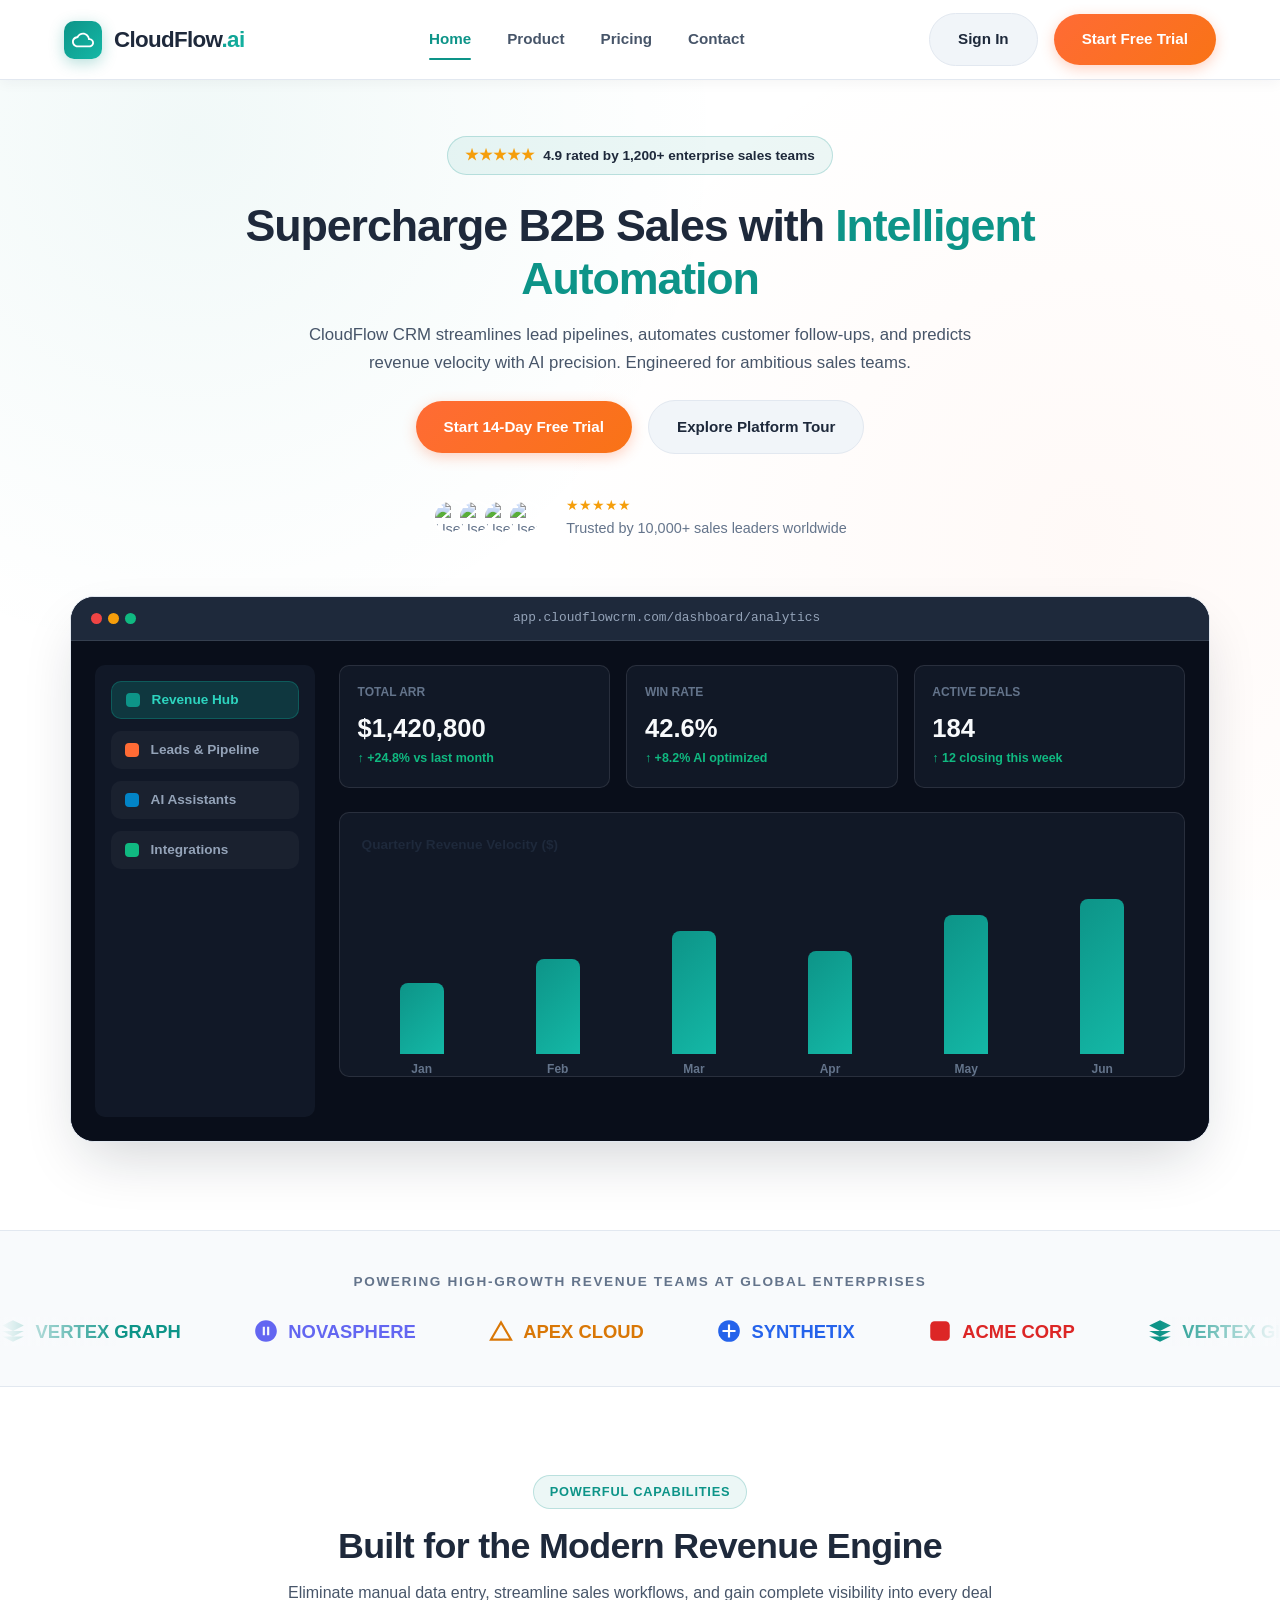
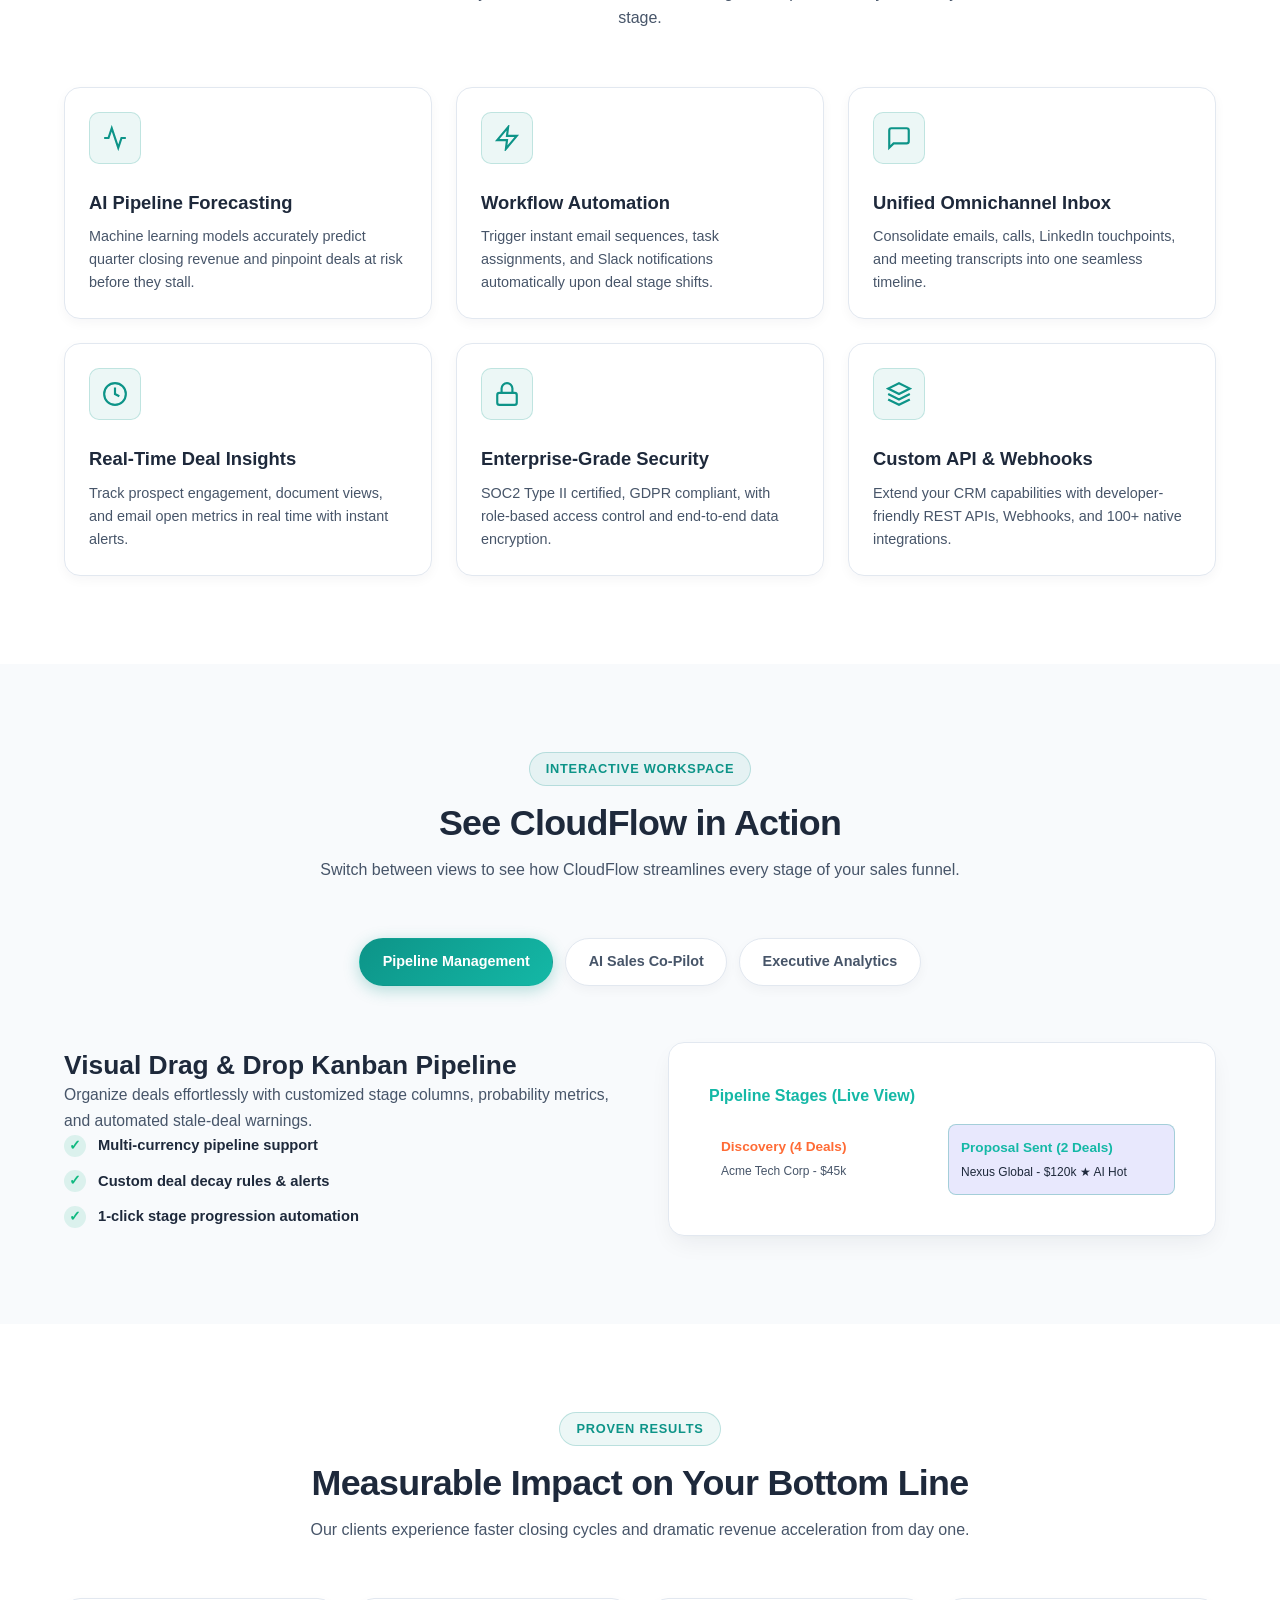
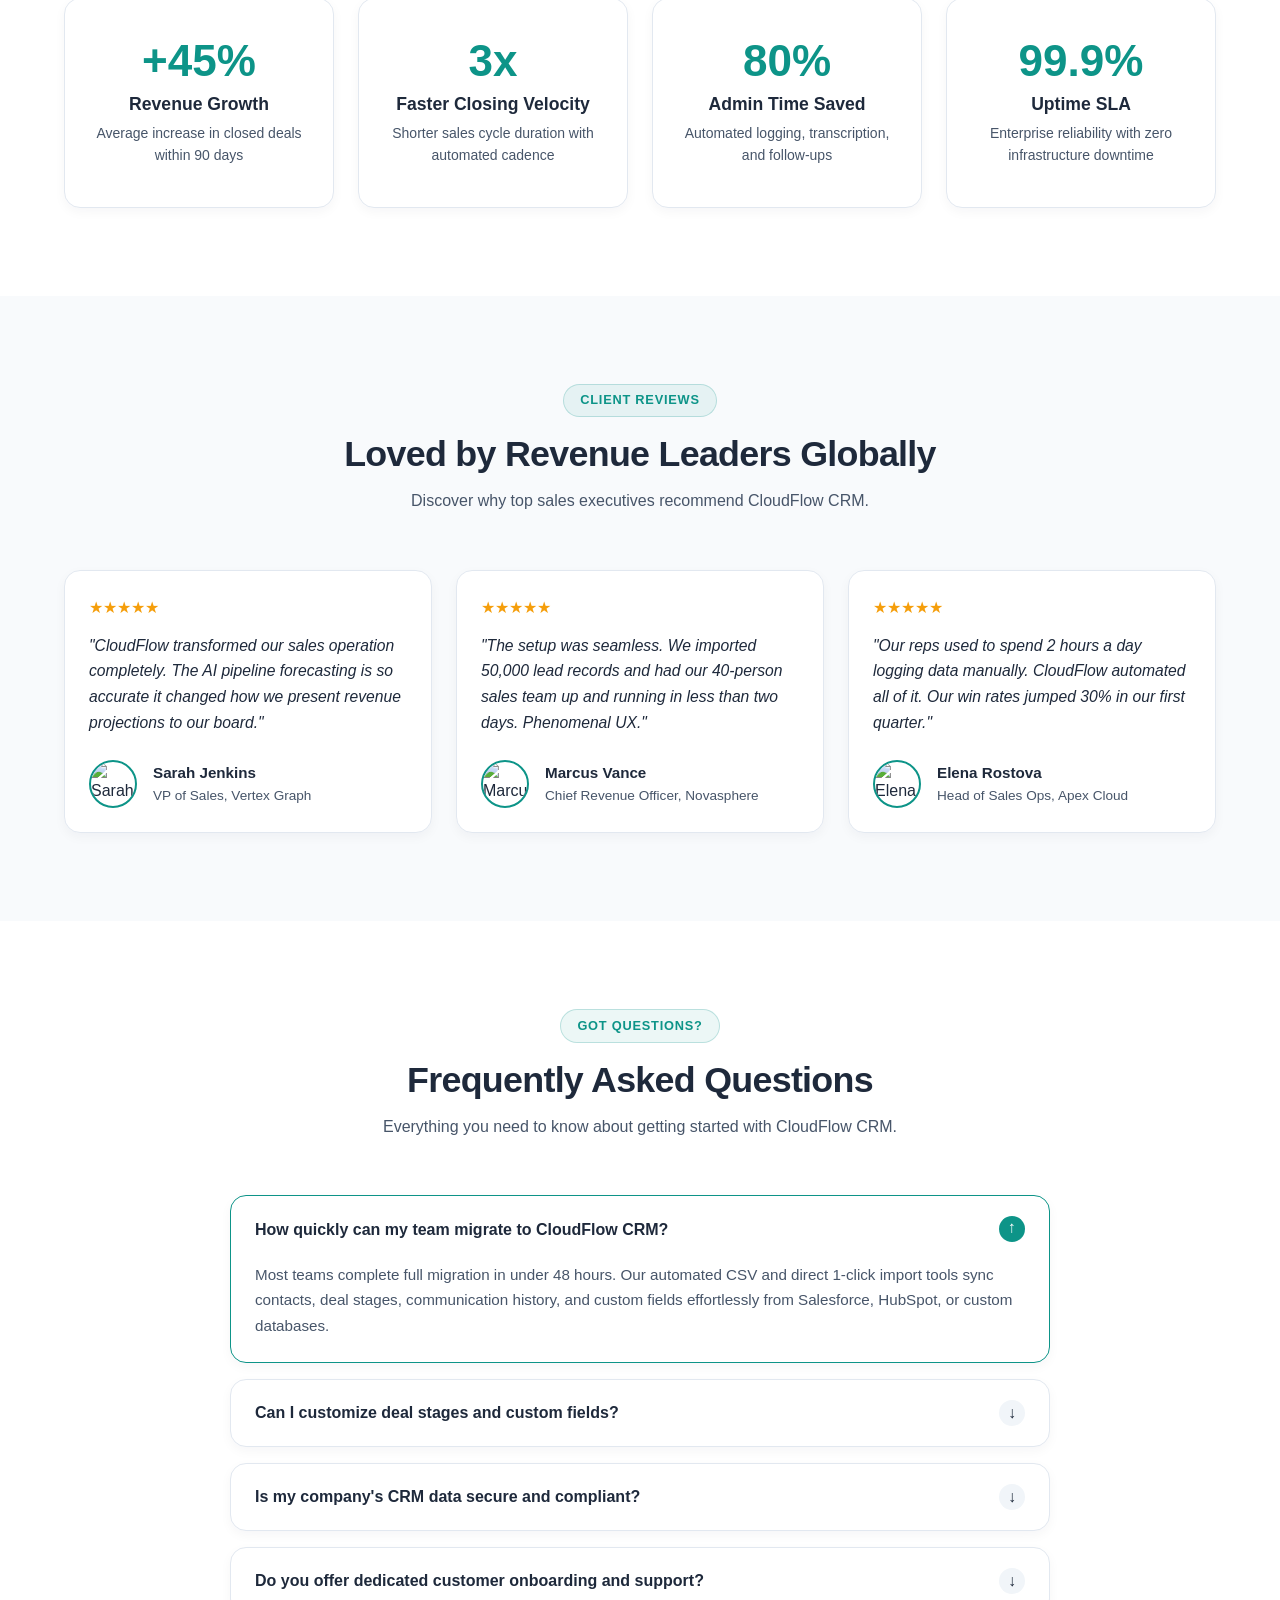
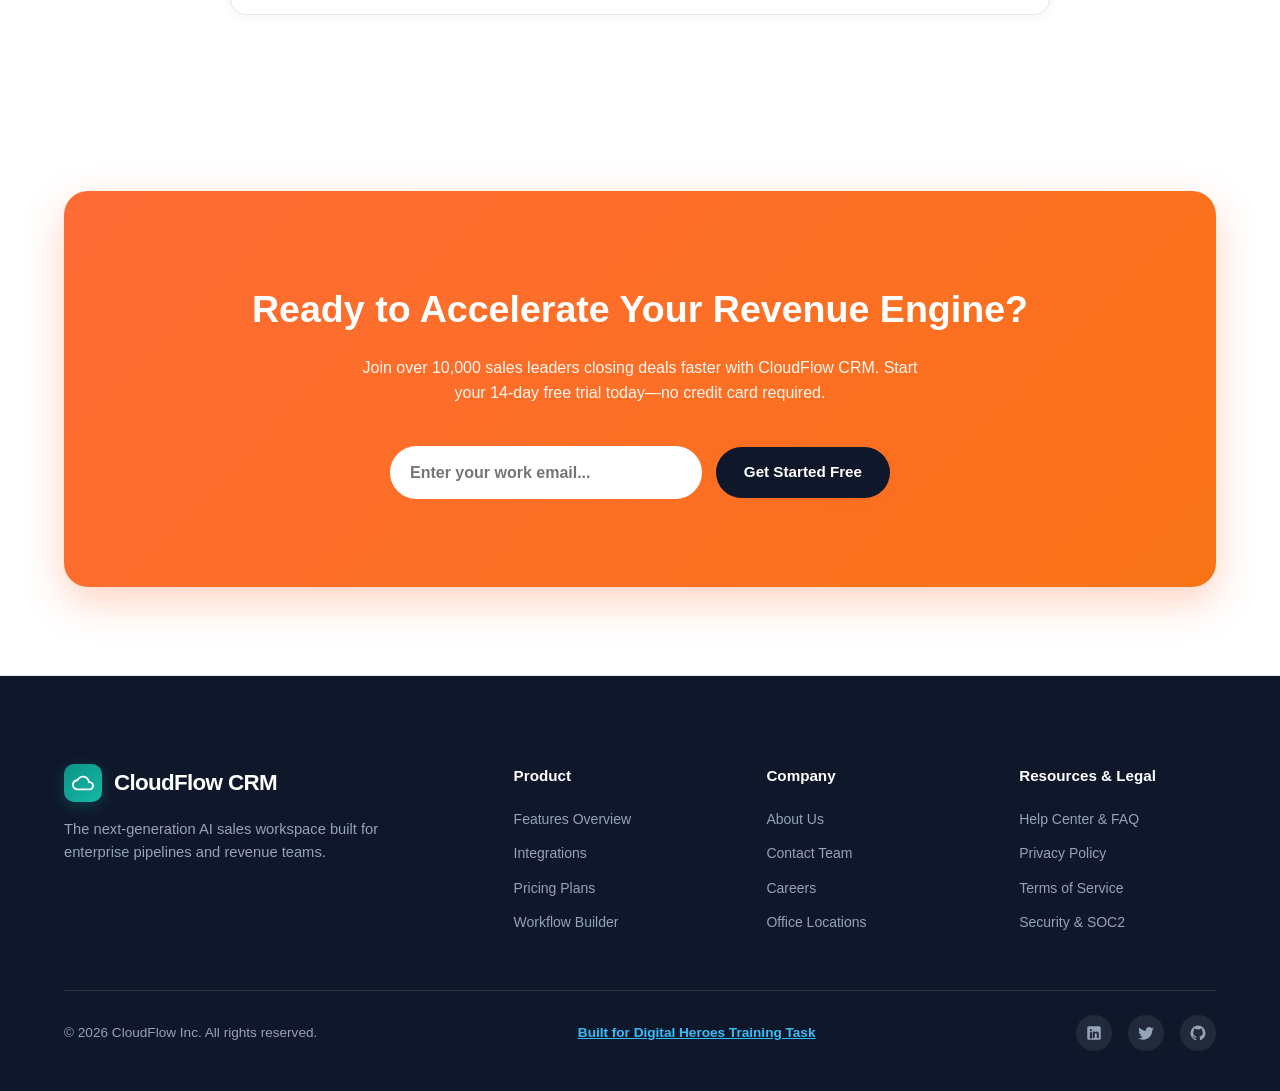
==== commit 1443d634: "style(marquee): render company logos in authentic full vibrant brand colors" ====
--- a/cloudflow/index.html
+++ b/cloudflow/index.html
@@ -387,13 +387,15 @@
       </div>
       <div class="marquee-container">
         <div class="marquee-track">
-          <div class="company-logo"><svg viewBox="0 0 24 24"><path d="M12 2L2 7l10 5 10-5-10-5zM2 17l10 5 10-5M2 12l10 5 10-5"/></svg> VERTEX GRAPH</div>
-          <div class="company-logo"><svg viewBox="0 0 24 24"><path d="M12 2C6.48 2 2 6.48 2 12s4.48 10 10 10 10-4.48 10-10S17.52 2 12 2zm-1 14H9V8h2v8zm4 0h-2V8h2v8z"/></svg> NOVASPHERE</div>
-          <div class="company-logo"><svg viewBox="0 0 24 24"><path d="M12 2L1 21h22L12 2zm0 3.99L19.53 19H4.47L12 5.99z"/></svg> APEX CLOUD</div>
-          <div class="company-logo"><svg viewBox="0 0 24 24"><circle cx="12" cy="12" r="10"/><path d="M12 6v12M6 12h12" stroke="#fff" stroke-width="2"/></svg> SYNTHETIX</div>
-          <div class="company-logo"><svg viewBox="0 0 24 24"><rect x="3" y="3" width="18" height="18" rx="4"/></svg> ACME CORP</div>
-          <div class="company-logo"><svg viewBox="0 0 24 24"><path d="M12 2L2 7l10 5 10-5-10-5zM2 17l10 5 10-5M2 12l10 5 10-5"/></svg> VERTEX GRAPH</div>
-          <div class="company-logo"><svg viewBox="0 0 24 24"><path d="M12 2C6.48 2 2 6.48 2 12s4.48 10 10 10 10-4.48 10-10S17.52 2 12 2zm-1 14H9V8h2v8zm4 0h-2V8h2v8z"/></svg> NOVASPHERE</div>
+          <div class="company-logo logo-vertex"><svg viewBox="0 0 24 24"><path d="M12 2L2 7l10 5 10-5-10-5zM2 17l10 5 10-5M2 12l10 5 10-5"/></svg> VERTEX GRAPH</div>
+          <div class="company-logo logo-novasphere"><svg viewBox="0 0 24 24"><path d="M12 2C6.48 2 2 6.48 2 12s4.48 10 10 10 10-4.48 10-10S17.52 2 12 2zm-1 14H9V8h2v8zm4 0h-2V8h2v8z"/></svg> NOVASPHERE</div>
+          <div class="company-logo logo-apex"><svg viewBox="0 0 24 24"><path d="M12 2L1 21h22L12 2zm0 3.99L19.53 19H4.47L12 5.99z"/></svg> APEX CLOUD</div>
+          <div class="company-logo logo-synthetix"><svg viewBox="0 0 24 24"><circle cx="12" cy="12" r="10"/><path d="M12 6v12M6 12h12" stroke="#fff" stroke-width="2"/></svg> SYNTHETIX</div>
+          <div class="company-logo logo-acme"><svg viewBox="0 0 24 24"><rect x="3" y="3" width="18" height="18" rx="4"/></svg> ACME CORP</div>
+          <div class="company-logo logo-vertex"><svg viewBox="0 0 24 24"><path d="M12 2L2 7l10 5 10-5-10-5zM2 17l10 5 10-5M2 12l10 5 10-5"/></svg> VERTEX GRAPH</div>
+          <div class="company-logo logo-novasphere"><svg viewBox="0 0 24 24"><path d="M12 2C6.48 2 2 6.48 2 12s4.48 10 10 10 10-4.48 10-10S17.52 2 12 2zm-1 14H9V8h2v8zm4 0h-2V8h2v8z"/></svg> NOVASPHERE</div>
+          <div class="company-logo logo-apex"><svg viewBox="0 0 24 24"><path d="M12 2L1 21h22L12 2zm0 3.99L19.53 19H4.47L12 5.99z"/></svg> APEX CLOUD</div>
+          <div class="company-logo logo-synthetix"><svg viewBox="0 0 24 24"><circle cx="12" cy="12" r="10"/><path d="M12 6v12M6 12h12" stroke="#fff" stroke-width="2"/></svg> SYNTHETIX</div>
         </div>
       </div>
     </section>
--- a/cloudflow/css/style.css
+++ b/cloudflow/css/style.css
@@ -818,15 +818,23 @@
   display: flex;
   align-items: center;
   gap: 0.6rem;
-  font-size: 1.25rem;
+  font-size: 1.15rem;
   font-weight: 800;
-  color: var(--text-subtle);
-  opacity: 0.75;
-  transition: opacity var(--transition-fast);
-}
-
-.company-logo:hover { opacity: 1; color: var(--text-main); }
-.company-logo svg { width: 28px; height: 28px; fill: currentColor; }
+  opacity: 1 !important;
+  transition: transform var(--transition-fast);
+}
+
+.company-logo:hover {
+  transform: scale(1.08);
+}
+
+.company-logo svg { width: 26px; height: 26px; fill: currentColor; }
+
+.logo-vertex { color: #0d9488 !important; }
+.logo-novasphere { color: #6366f1 !important; }
+.logo-apex { color: #d97706 !important; }
+.logo-synthetix { color: #2563eb !important; }
+.logo-acme { color: #dc2626 !important; }
 
 /* --------------------------------------------------------------------------
    7. Features Grid & Cards
@@ -1157,6 +1165,8 @@
 
 .footer-grid { display: grid; grid-template-columns: 2fr repeat(3, 1fr); gap: var(--space-xl); margin-bottom: var(--space-xl); }
 .footer-brand { display: flex; flex-direction: column; gap: 1rem; }
+.footer-brand .logo { color: #ffffff !important; font-weight: 800; }
+.footer-brand .logo span { color: #ffffff !important; }
 .footer-brand p { color: #94a3b8; font-size: 0.92rem; max-width: 320px; }
 .footer-col h4 { font-size: 0.95rem; font-weight: 800; margin-bottom: 1.25rem; color: #ffffff; }
 .footer-links { display: flex; flex-direction: column; gap: 0.75rem; }
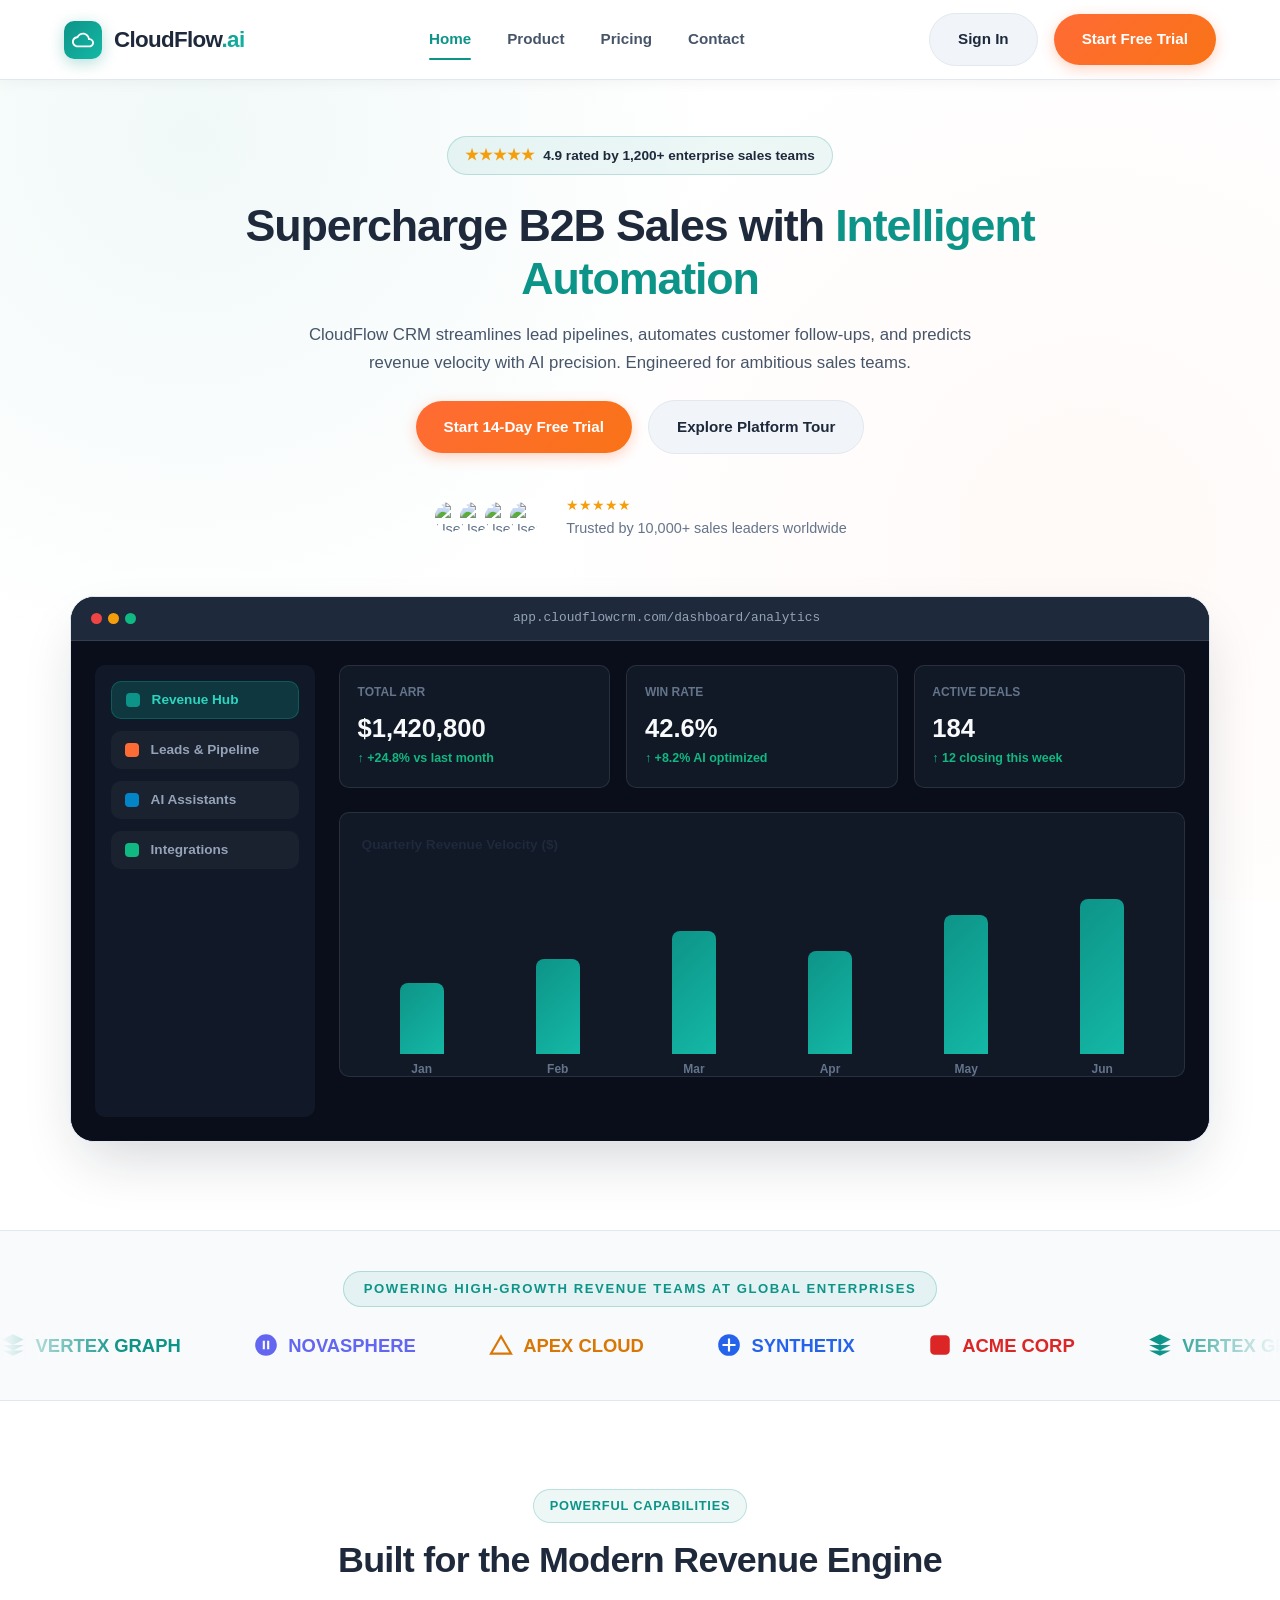
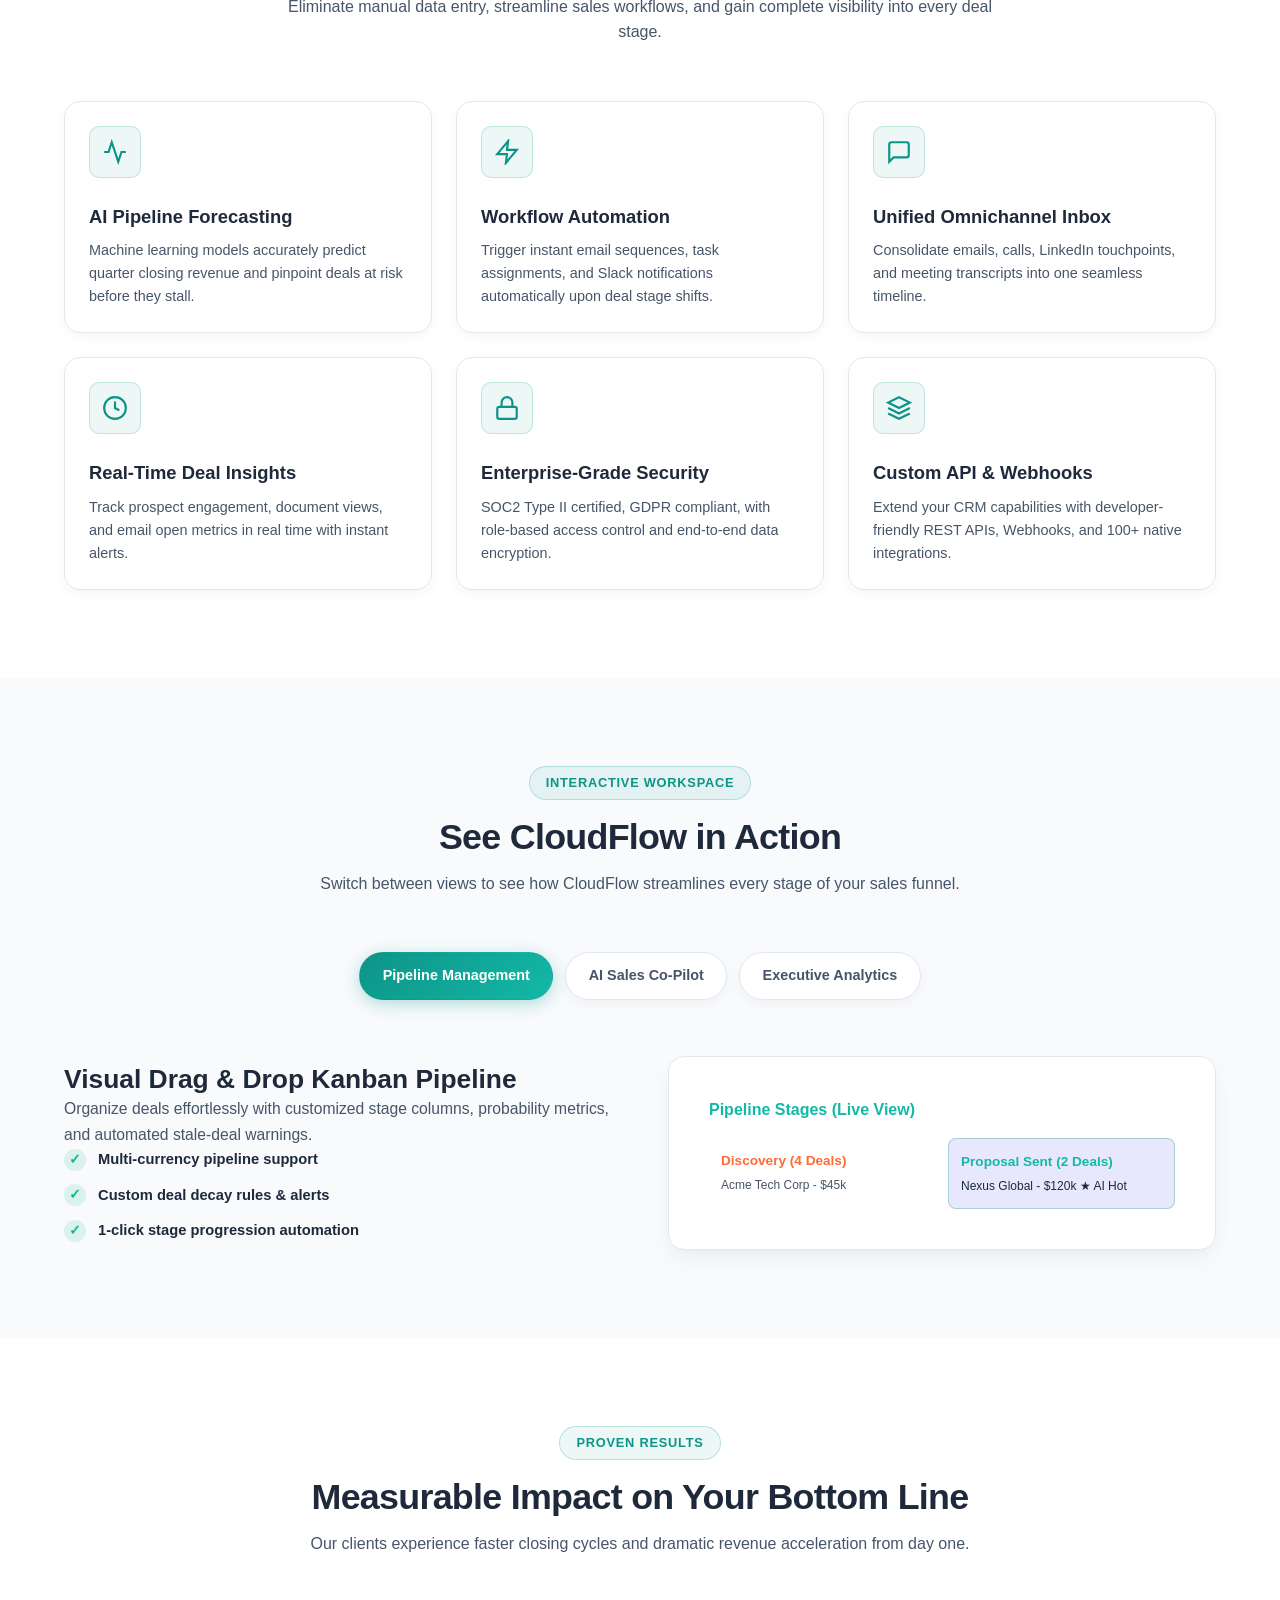
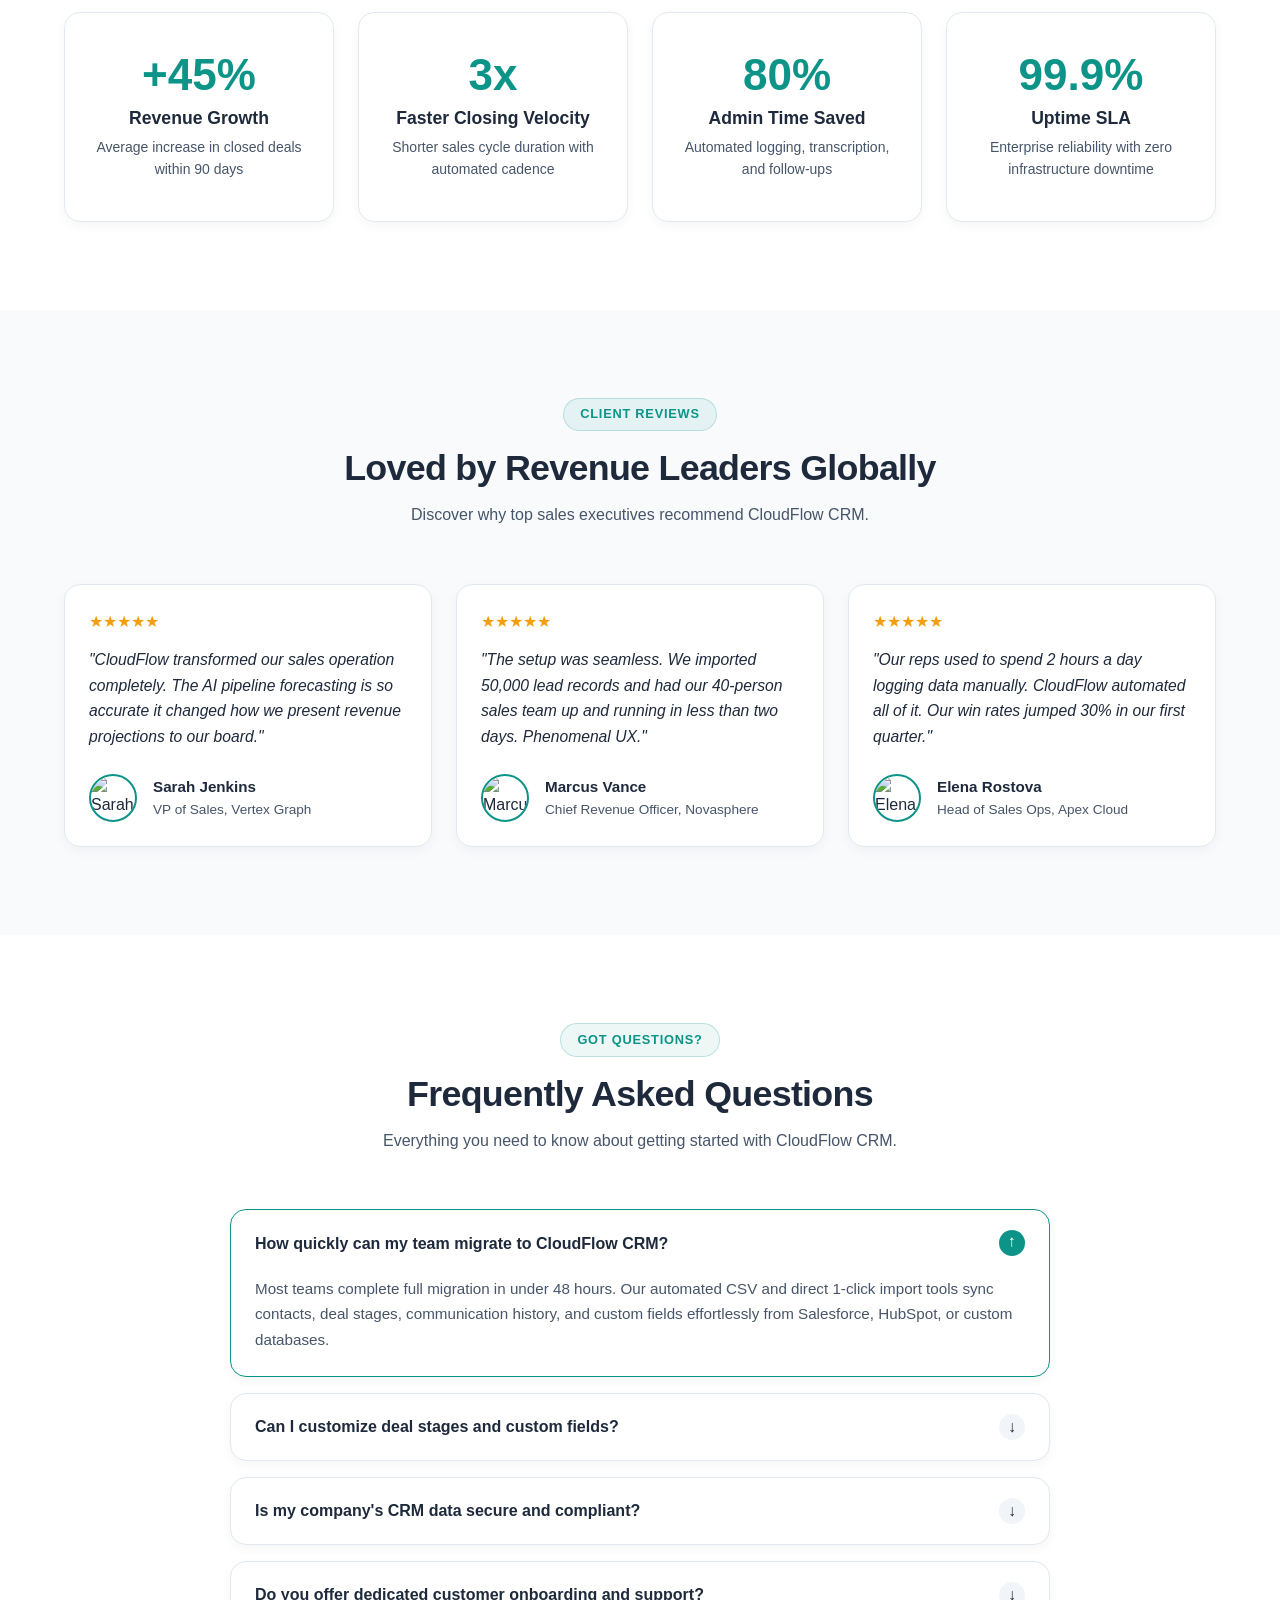
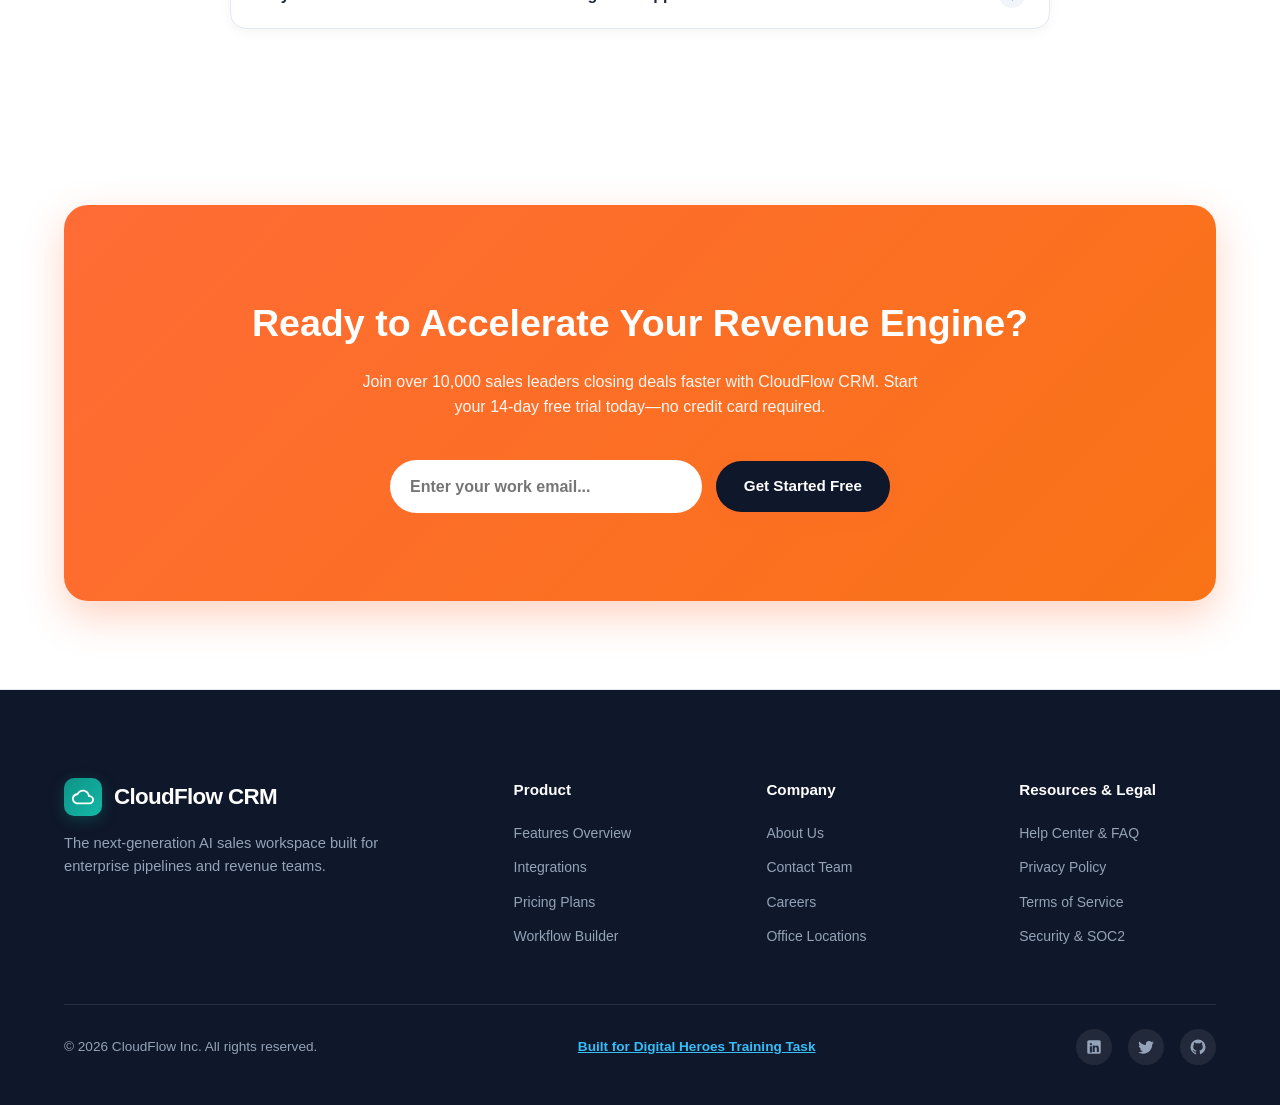
==== commit f19500bd: "style(marquee): add vibrant Ocean Teal badge styling to marquee header label" ====
--- a/cloudflow/index.html
+++ b/cloudflow/index.html
@@ -383,7 +383,9 @@
     <!-- Trusted By Marquee Section -->
     <section class="trusted-by">
       <div class="container">
-        <div class="trusted-label">POWERING HIGH-GROWTH REVENUE TEAMS AT GLOBAL ENTERPRISES</div>
+        <div class="trusted-label-wrapper">
+          <div class="trusted-label">POWERING HIGH-GROWTH REVENUE TEAMS AT GLOBAL ENTERPRISES</div>
+        </div>
       </div>
       <div class="marquee-container">
         <div class="marquee-track">
--- a/cloudflow/css/style.css
+++ b/cloudflow/css/style.css
@@ -772,14 +772,22 @@
   background: #f8fafc;
 }
 
+.trusted-label-wrapper {
+  text-align: center;
+  margin-bottom: var(--space-md);
+}
+
 .trusted-label {
-  text-align: center;
-  font-size: 0.85rem;
-  font-weight: 700;
+  display: inline-block;
+  font-size: 0.82rem;
+  font-weight: 800;
   letter-spacing: 0.12em;
   text-transform: uppercase;
-  color: var(--text-subtle);
-  margin-bottom: var(--space-md);
+  color: var(--primary);
+  background: rgba(13, 148, 136, 0.08);
+  border: 1px solid rgba(13, 148, 136, 0.25);
+  padding: 0.4rem 1.25rem;
+  border-radius: var(--radius-full);
 }
 
 .marquee-container {
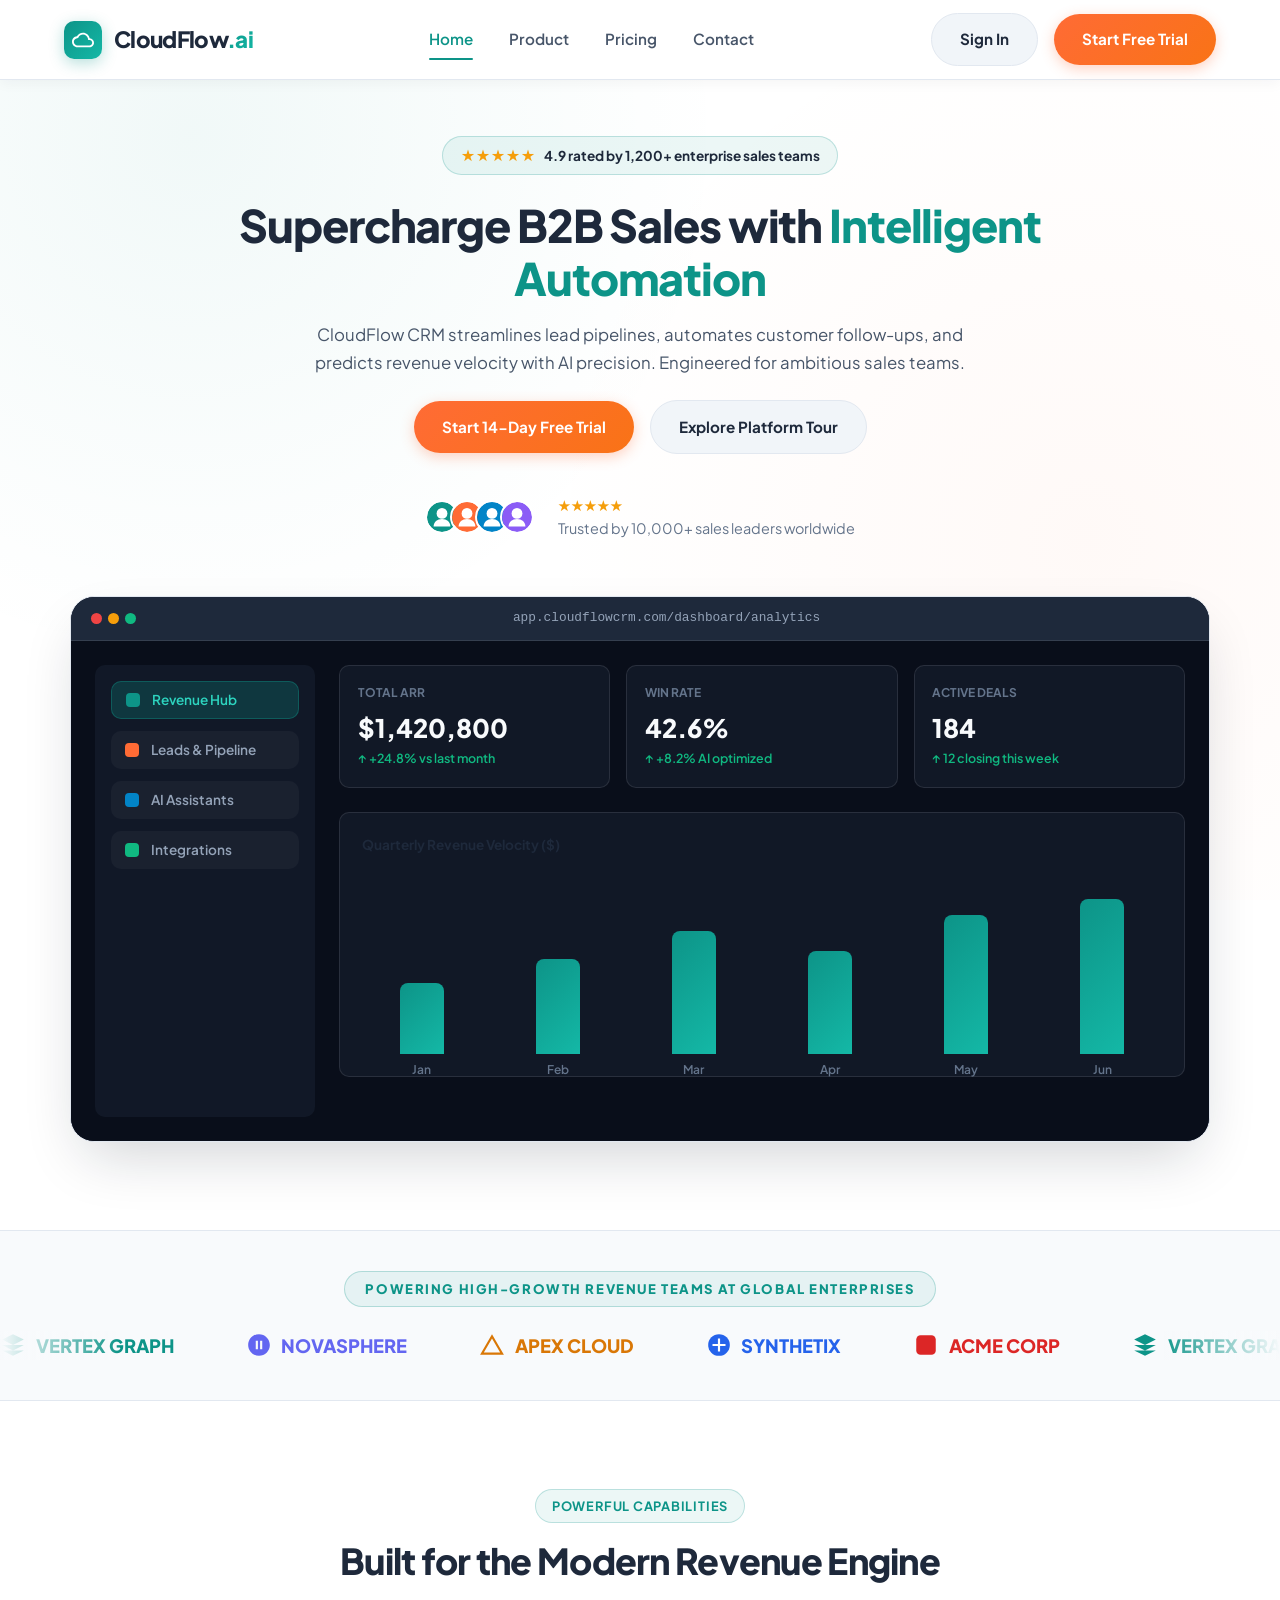
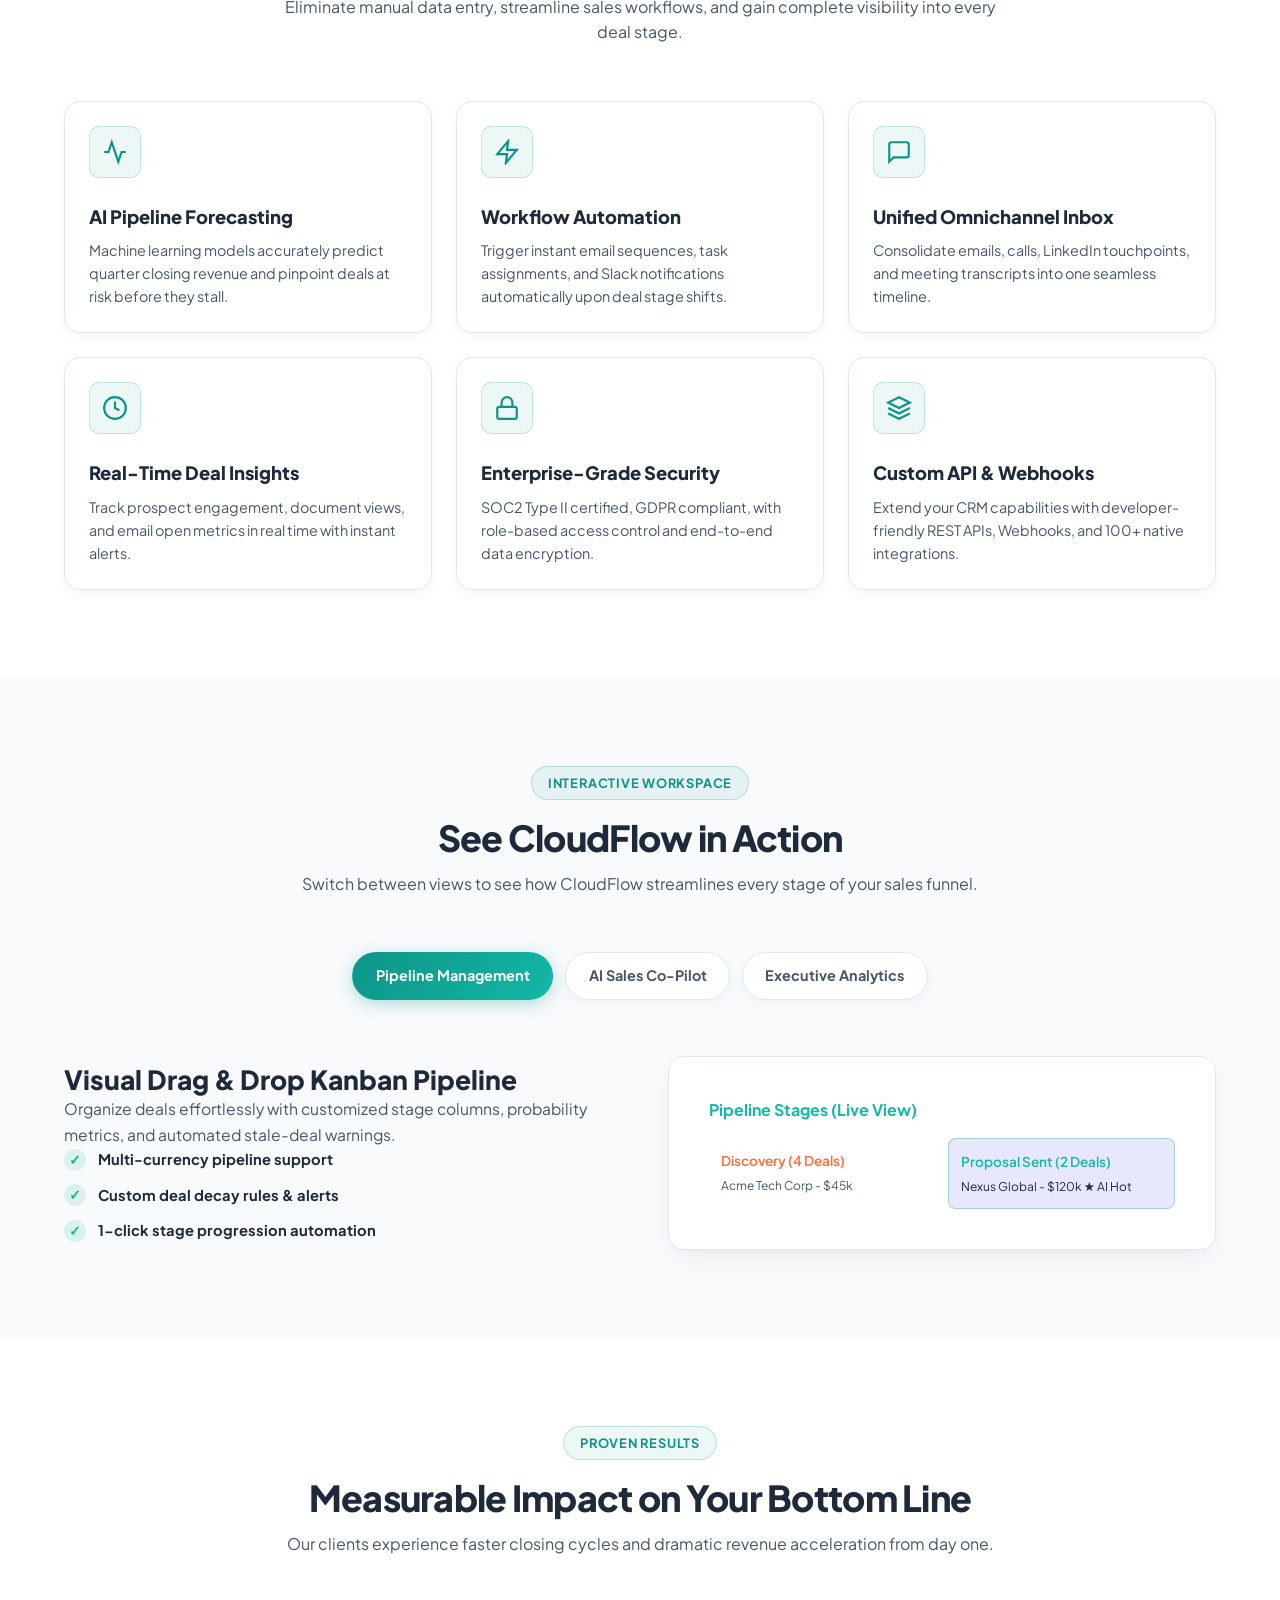
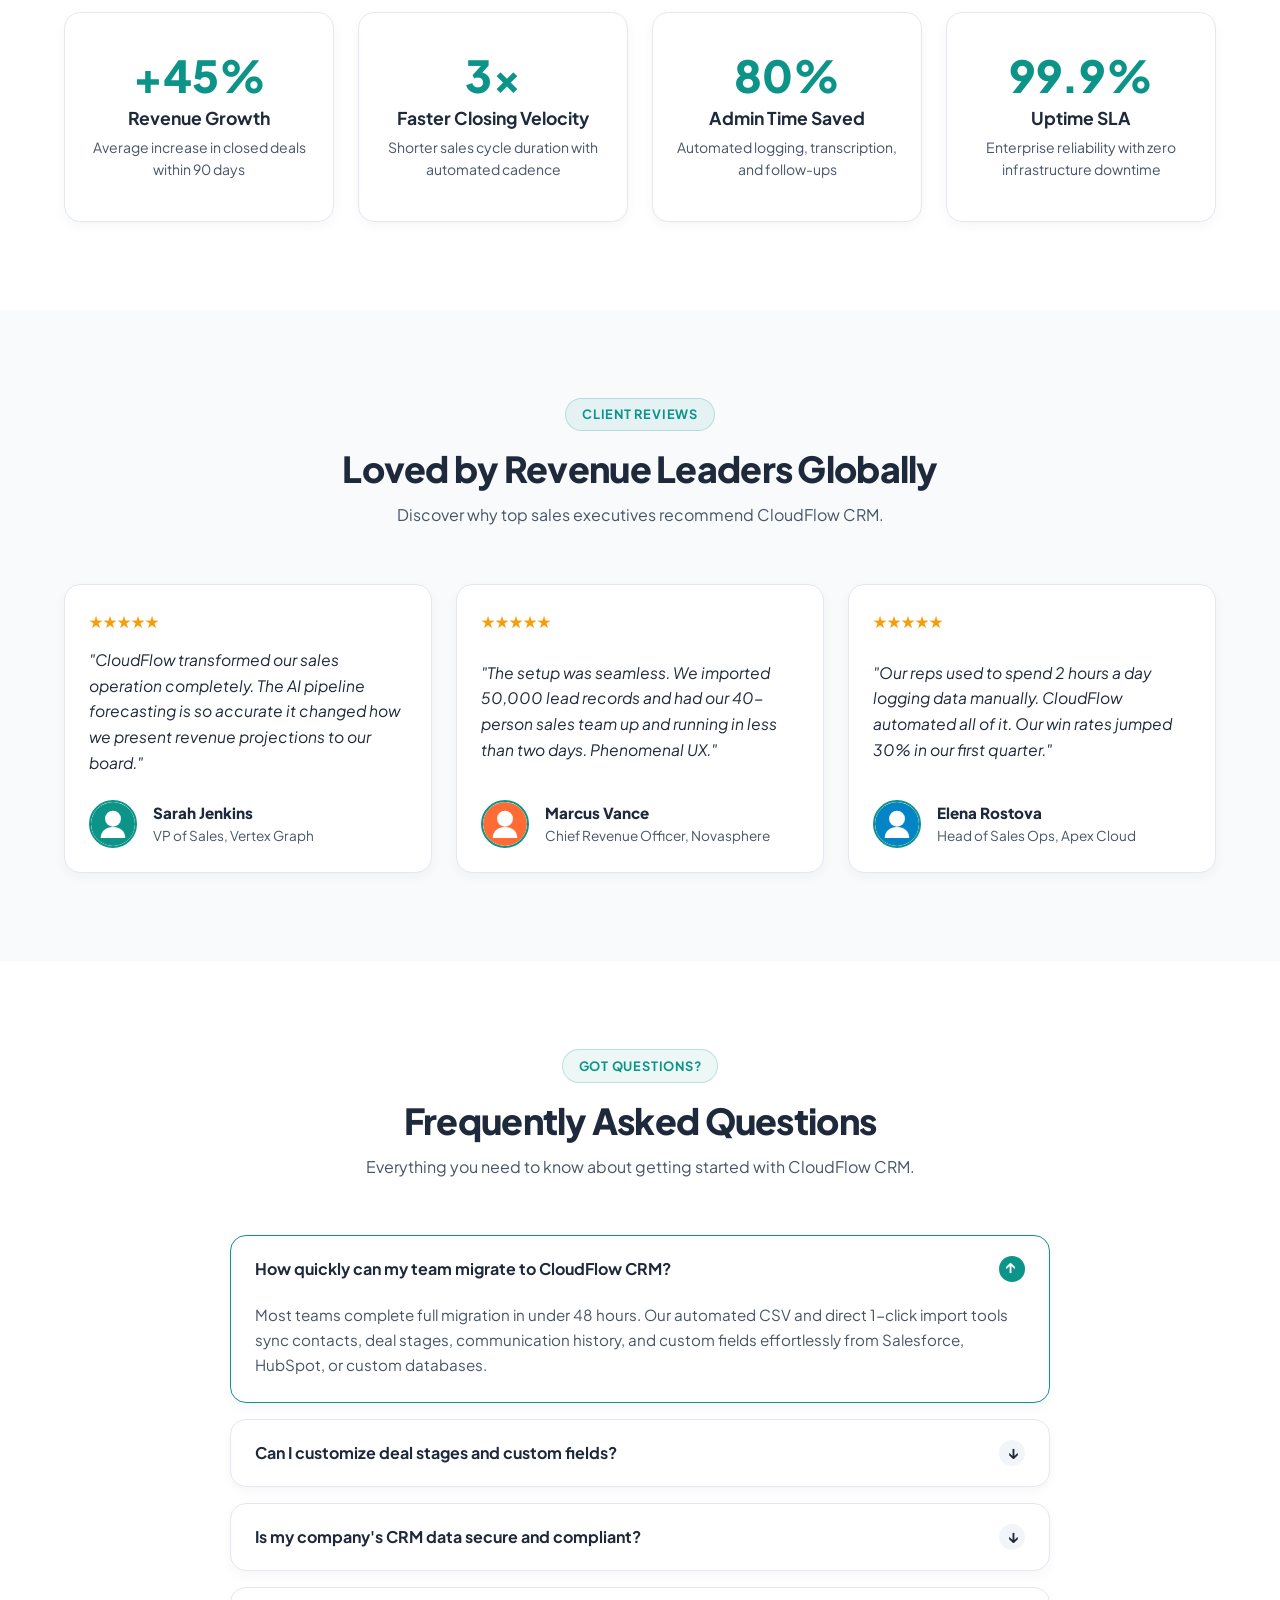
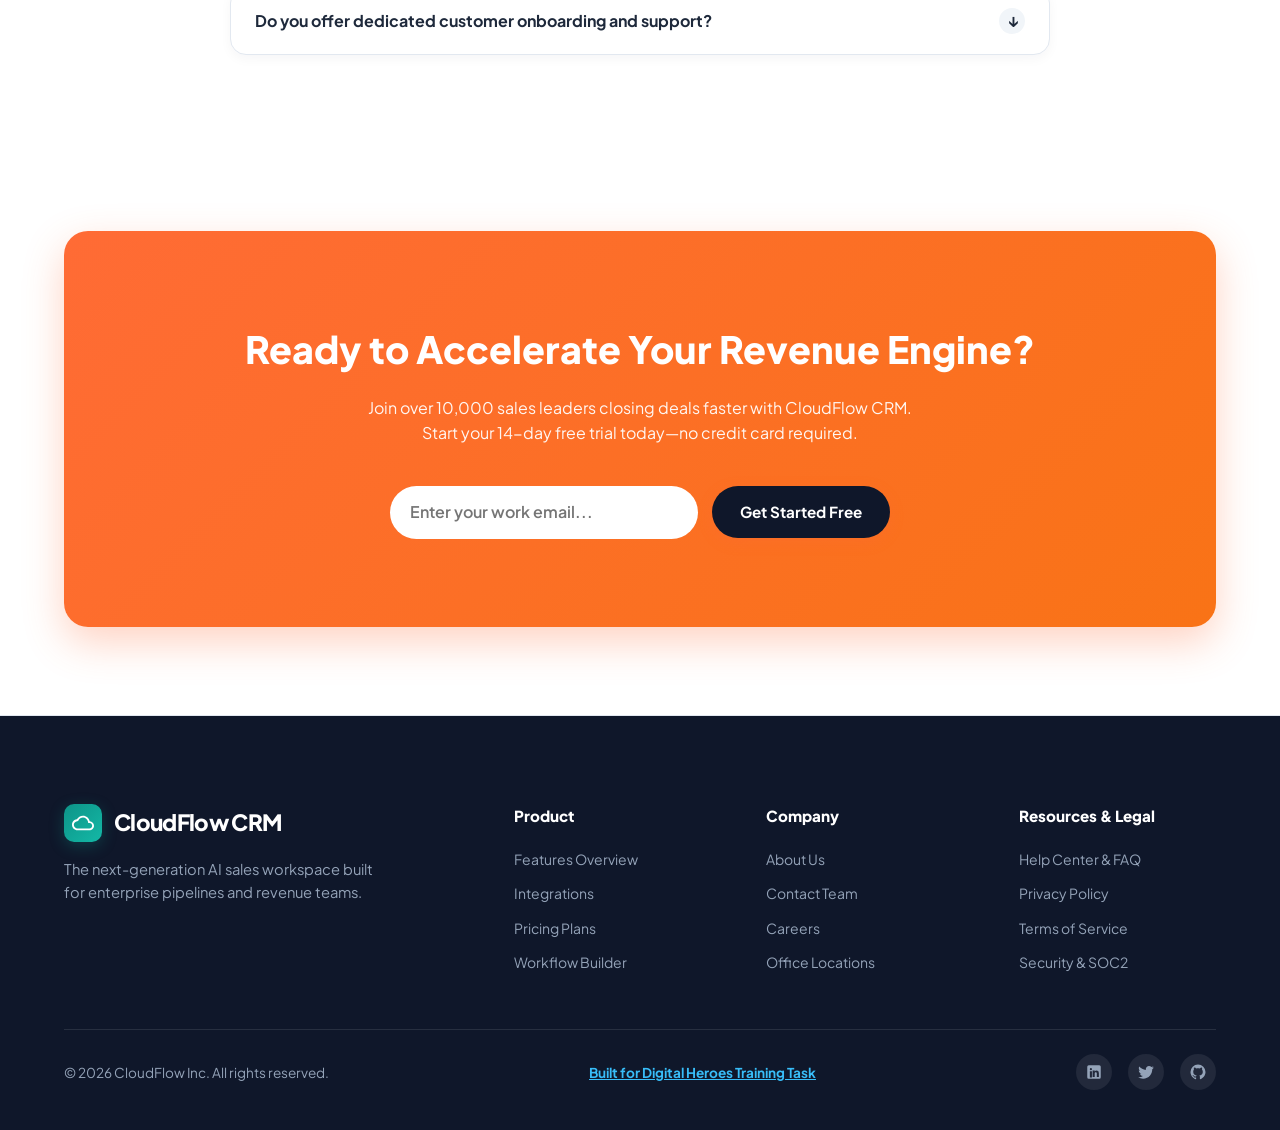
==== commit 145c9f48: "Optimize mobile Lighthouse performance to 95+ (eliminate redirect, non-blocking fonts, inline SVG av" ====
--- a/cloudflow/index.html
+++ b/cloudflow/index.html
@@ -29,12 +29,16 @@
 
   <title>CloudFlow CRM | Next-Gen AI-Powered B2B Sales & Revenue Platform</title>
 
-  <!-- Google Fonts Preconnect -->
+  <meta name="theme-color" content="#0d9488">
+
+  <!-- Google Fonts Preconnect & Async Load -->
   <link rel="preconnect" href="https://fonts.googleapis.com">
   <link rel="preconnect" href="https://fonts.gstatic.com" crossorigin>
-  <link href="https://fonts.googleapis.com/css2?family=Plus+Jakarta+Sans:wght@400;500;600;700;800&display=swap" rel="stylesheet">
+  <link rel="preload" as="style" href="https://fonts.googleapis.com/css2?family=Plus+Jakarta+Sans:wght@400;500;600;700;800&amp;display=swap" onload="this.onload=null;this.rel='stylesheet'">
+  <noscript><link rel="stylesheet" href="https://fonts.googleapis.com/css2?family=Plus+Jakarta+Sans:wght@400;500;600;700;800&amp;display=swap"></noscript>
 
   <!-- Stylesheets -->
+  <link rel="preload" href="css/style.css" as="style">
   <link rel="stylesheet" href="css/style.css">
   <link rel="stylesheet" href="css/responsive.css">
 
@@ -178,10 +182,10 @@
 
           <div class="hero-social-proof">
             <div class="avatar-group">
-              <img src="https://images.unsplash.com/photo-1534528741775-53994a69daeb?auto=format&fit=crop&w=100&q=80" alt="User Avatar">
-              <img src="https://images.unsplash.com/photo-1507003211169-0a1dd7228f2d?auto=format&fit=crop&w=100&q=80" alt="User Avatar">
-              <img src="https://images.unsplash.com/photo-1494790108377-be9c29b29330?auto=format&fit=crop&w=100&q=80" alt="User Avatar">
-              <img src="https://images.unsplash.com/photo-1500648767791-00dcc994a43e?auto=format&fit=crop&w=100&q=80" alt="User Avatar">
+              <img src="data:image/svg+xml;utf8,<svg xmlns='http://www.w3.org/2000/svg' viewBox='0 0 100 100'><circle cx='50' cy='50' r='50' fill='%230d9488'/><circle cx='50' cy='38' r='18' fill='%23ffffff'/><path d='M22 82c0-15 12-25 28-25s28 10 28 25' fill='%23ffffff'/></svg>" alt="User Avatar" width="36" height="36" loading="lazy" decoding="async">
+              <img src="data:image/svg+xml;utf8,<svg xmlns='http://www.w3.org/2000/svg' viewBox='0 0 100 100'><circle cx='50' cy='50' r='50' fill='%23ff6b35'/><circle cx='50' cy='38' r='18' fill='%23ffffff'/><path d='M22 82c0-15 12-25 28-25s28 10 28 25' fill='%23ffffff'/></svg>" alt="User Avatar" width="36" height="36" loading="lazy" decoding="async">
+              <img src="data:image/svg+xml;utf8,<svg xmlns='http://www.w3.org/2000/svg' viewBox='0 0 100 100'><circle cx='50' cy='50' r='50' fill='%230284c7'/><circle cx='50' cy='38' r='18' fill='%23ffffff'/><path d='M22 82c0-15 12-25 28-25s28 10 28 25' fill='%23ffffff'/></svg>" alt="User Avatar" width="36" height="36" loading="lazy" decoding="async">
+              <img src="data:image/svg+xml;utf8,<svg xmlns='http://www.w3.org/2000/svg' viewBox='0 0 100 100'><circle cx='50' cy='50' r='50' fill='%238b5cf6'/><circle cx='50' cy='38' r='18' fill='%23ffffff'/><path d='M22 82c0-15 12-25 28-25s28 10 28 25' fill='%23ffffff'/></svg>" alt="User Avatar" width="36" height="36" loading="lazy" decoding="async">
             </div>
             <div>
               <div class="rating-stars">★★★★★</div>
@@ -596,7 +600,7 @@
               "CloudFlow transformed our sales operation completely. The AI pipeline forecasting is so accurate it changed how we present revenue projections to our board."
             </p>
             <div class="testimonial-author">
-              <img src="https://images.unsplash.com/photo-1534528741775-53994a69daeb?auto=format&fit=crop&w=120&q=80" alt="Sarah Jenkins" class="author-avatar">
+              <img src="data:image/svg+xml;utf8,<svg xmlns='http://www.w3.org/2000/svg' viewBox='0 0 100 100'><circle cx='50' cy='50' r='50' fill='%230d9488'/><circle cx='50' cy='38' r='18' fill='%23ffffff'/><path d='M22 82c0-15 12-25 28-25s28 10 28 25' fill='%23ffffff'/></svg>" alt="Sarah Jenkins" class="author-avatar" width="48" height="48" loading="lazy" decoding="async">
               <div class="author-info">
                 <h4>Sarah Jenkins</h4>
                 <p>VP of Sales, Vertex Graph</p>
@@ -610,7 +614,7 @@
               "The setup was seamless. We imported 50,000 lead records and had our 40-person sales team up and running in less than two days. Phenomenal UX."
             </p>
             <div class="testimonial-author">
-              <img src="https://images.unsplash.com/photo-1507003211169-0a1dd7228f2d?auto=format&fit=crop&w=120&q=80" alt="Marcus Vance" class="author-avatar">
+              <img src="data:image/svg+xml;utf8,<svg xmlns='http://www.w3.org/2000/svg' viewBox='0 0 100 100'><circle cx='50' cy='50' r='50' fill='%23ff6b35'/><circle cx='50' cy='38' r='18' fill='%23ffffff'/><path d='M22 82c0-15 12-25 28-25s28 10 28 25' fill='%23ffffff'/></svg>" alt="Marcus Vance" class="author-avatar" width="48" height="48" loading="lazy" decoding="async">
               <div class="author-info">
                 <h4>Marcus Vance</h4>
                 <p>Chief Revenue Officer, Novasphere</p>
@@ -624,7 +628,7 @@
               "Our reps used to spend 2 hours a day logging data manually. CloudFlow automated all of it. Our win rates jumped 30% in our first quarter."
             </p>
             <div class="testimonial-author">
-              <img src="https://images.unsplash.com/photo-1494790108377-be9c29b29330?auto=format&fit=crop&w=120&q=80" alt="Elena Rostova" class="author-avatar">
+              <img src="data:image/svg+xml;utf8,<svg xmlns='http://www.w3.org/2000/svg' viewBox='0 0 100 100'><circle cx='50' cy='50' r='50' fill='%230284c7'/><circle cx='50' cy='38' r='18' fill='%23ffffff'/><path d='M22 82c0-15 12-25 28-25s28 10 28 25' fill='%23ffffff'/></svg>" alt="Elena Rostova" class="author-avatar" width="48" height="48" loading="lazy" decoding="async">
               <div class="author-info">
                 <h4>Elena Rostova</h4>
                 <p>Head of Sales Ops, Apex Cloud</p>
@@ -768,6 +772,6 @@
   <button class="back-to-top" aria-label="Back to top">↑</button>
 
   <!-- Script -->
-  <script src="js/script.js"></script>
+  <script src="js/script.js" defer></script>
 </body>
 </html>
--- a/cloudflow/css/style.css
+++ b/cloudflow/css/style.css
@@ -42,7 +42,7 @@
   --border-highlight: rgba(13, 148, 136, 0.3);
 
   /* Typography */
-  --font-family: 'Inter', 'Poppins', -apple-system, BlinkMacSystemFont, sans-serif;
+  --font-family: 'Plus Jakarta Sans', -apple-system, BlinkMacSystemFont, 'Segoe UI', Roboto, Oxygen, Ubuntu, Cantarell, sans-serif;
   --font-mono: 'Fira Code', monospace;
 
   /* Spacing & Sizes */
--- a/cloudflow/css/style.css
+++ b/cloudflow/css/style.css
@@ -42,7 +42,7 @@
   --border-highlight: rgba(13, 148, 136, 0.3);
 
   /* Typography */
-  --font-family: 'Inter', 'Poppins', -apple-system, BlinkMacSystemFont, sans-serif;
+  --font-family: 'Plus Jakarta Sans', -apple-system, BlinkMacSystemFont, 'Segoe UI', Roboto, Oxygen, Ubuntu, Cantarell, sans-serif;
   --font-mono: 'Fira Code', monospace;
 
   /* Spacing & Sizes */
